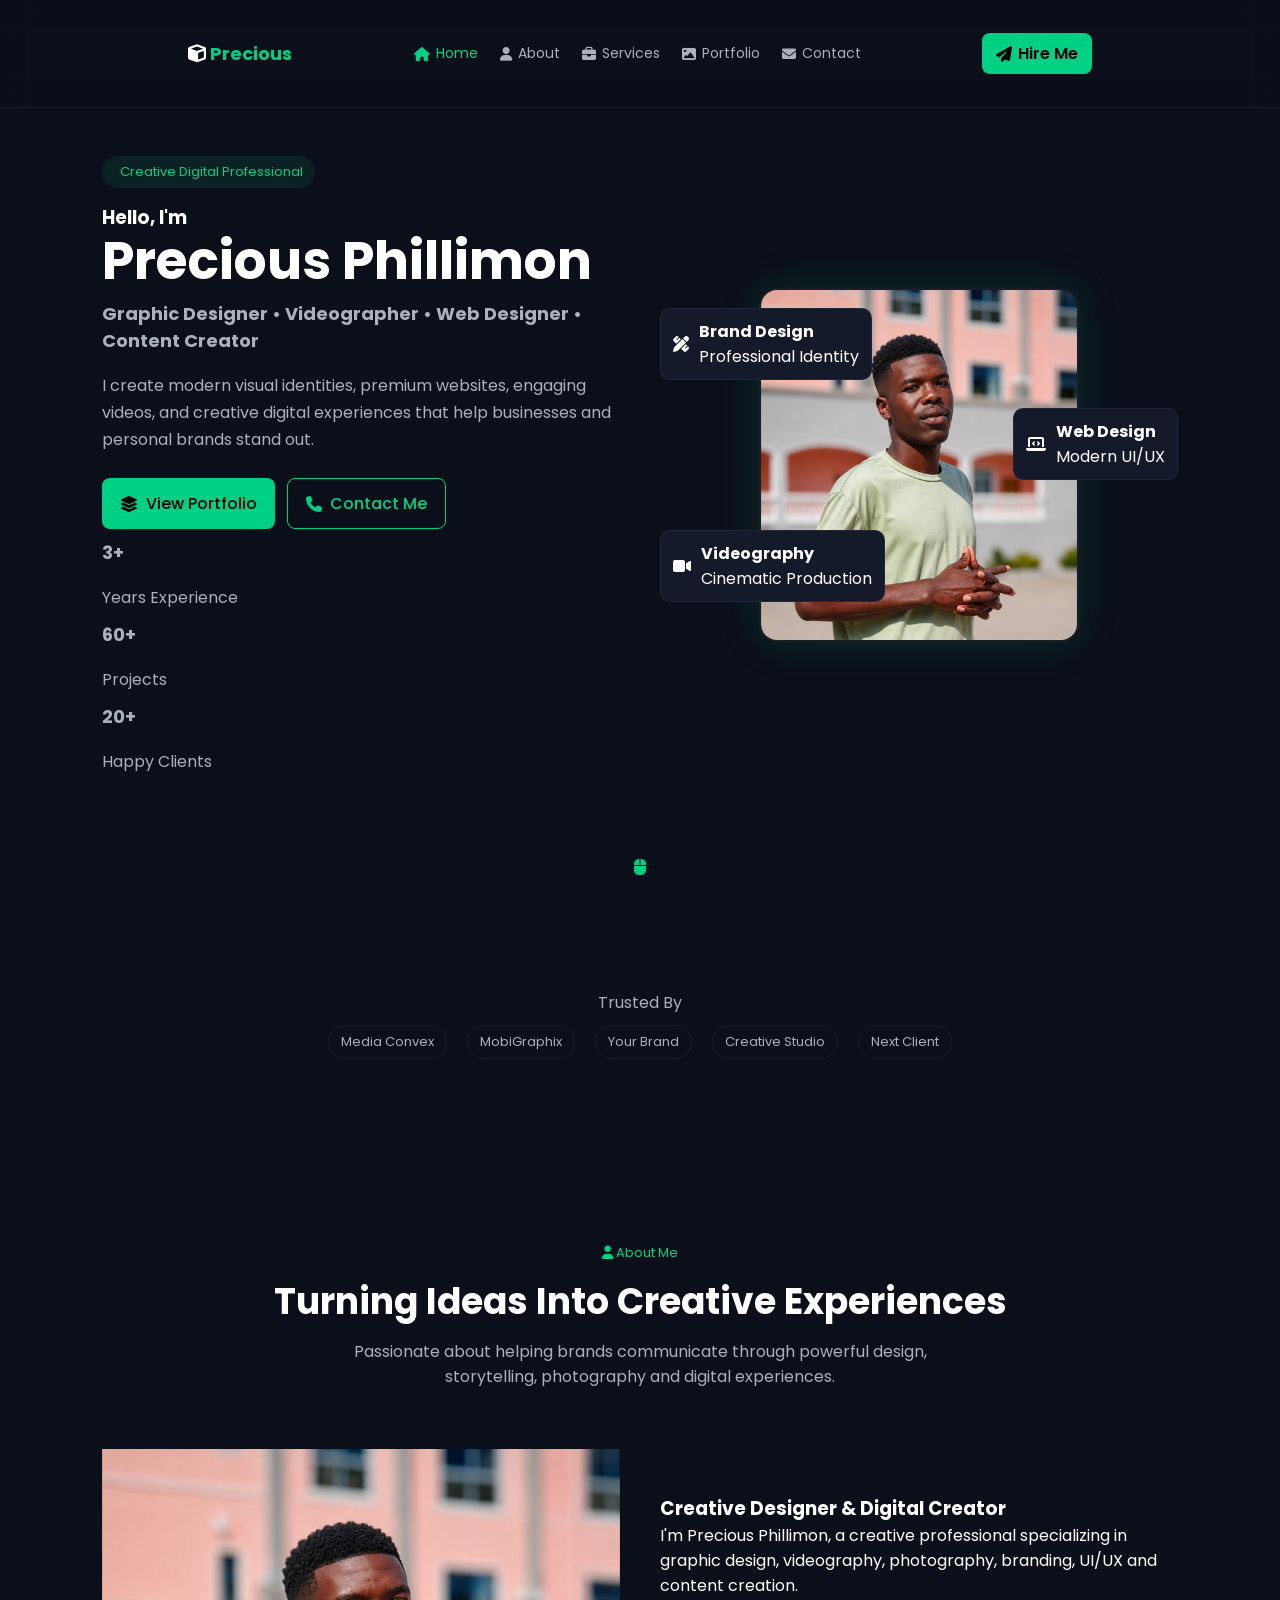
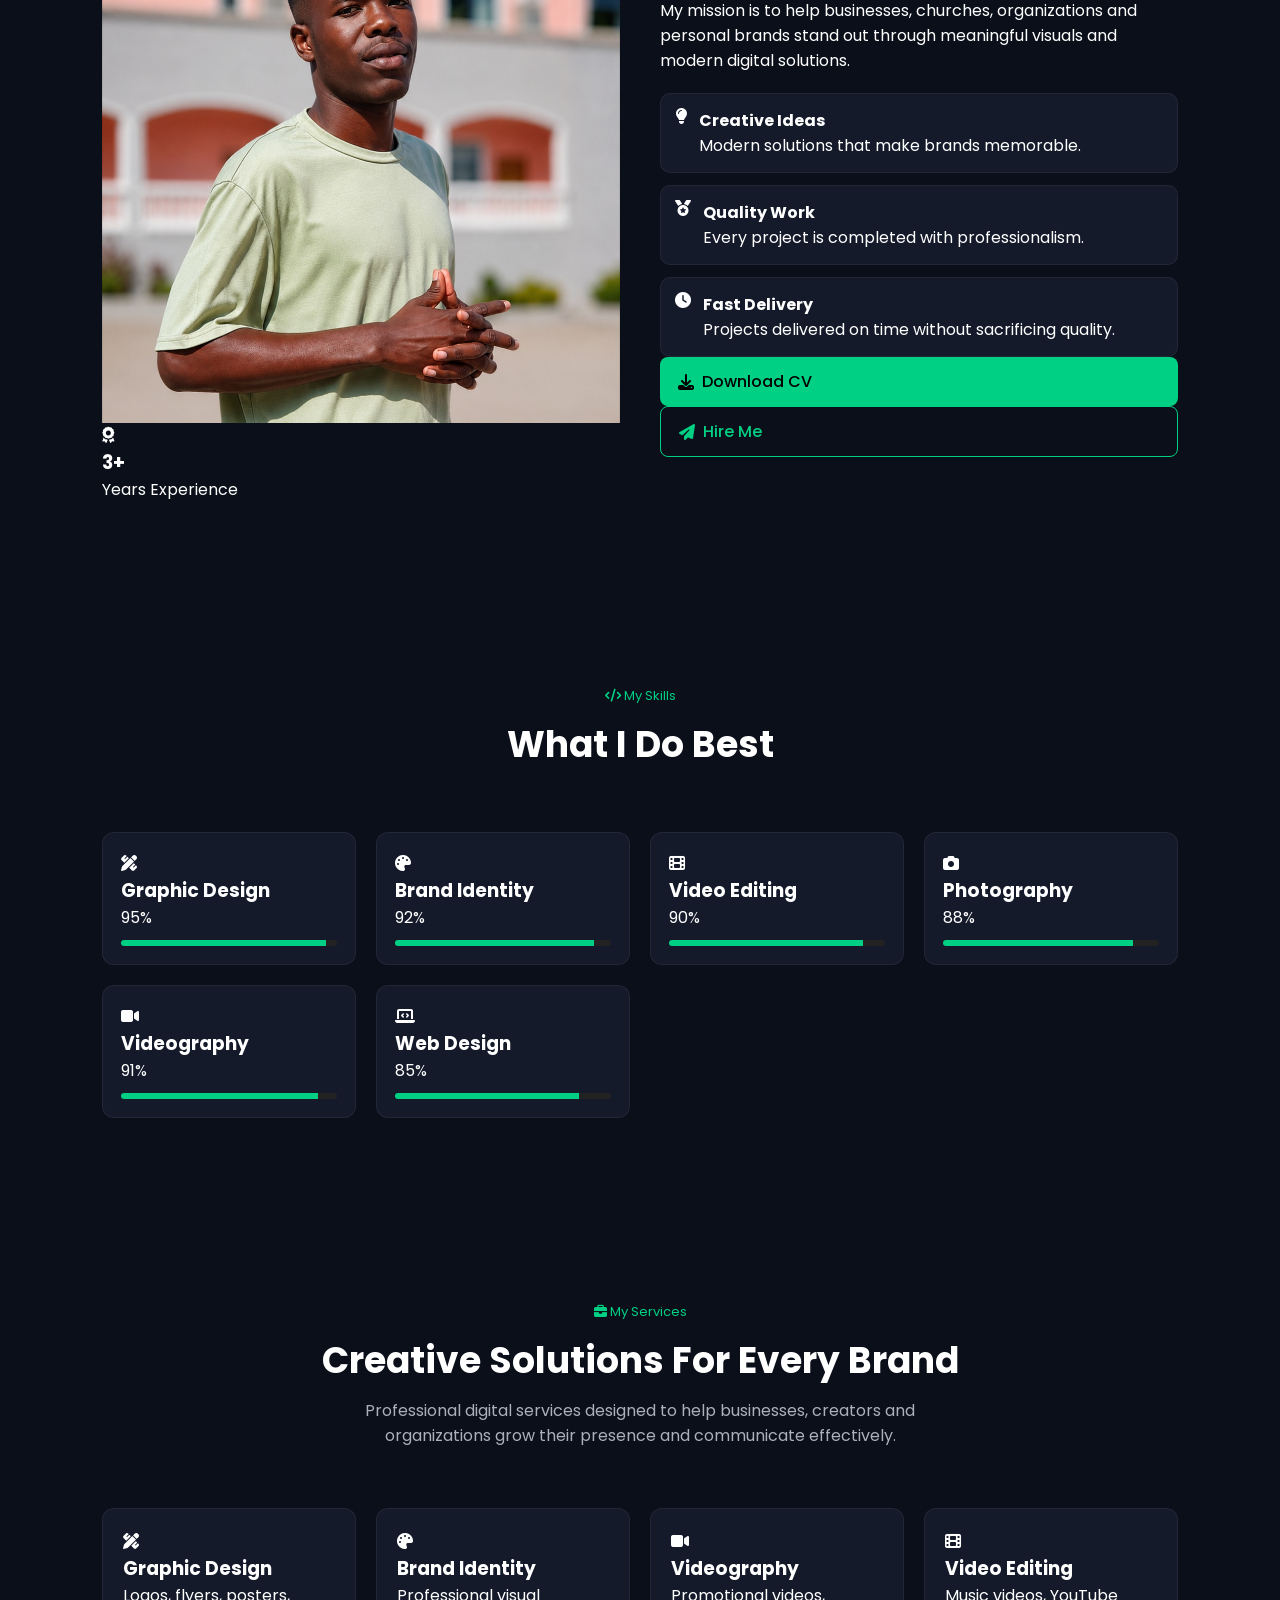
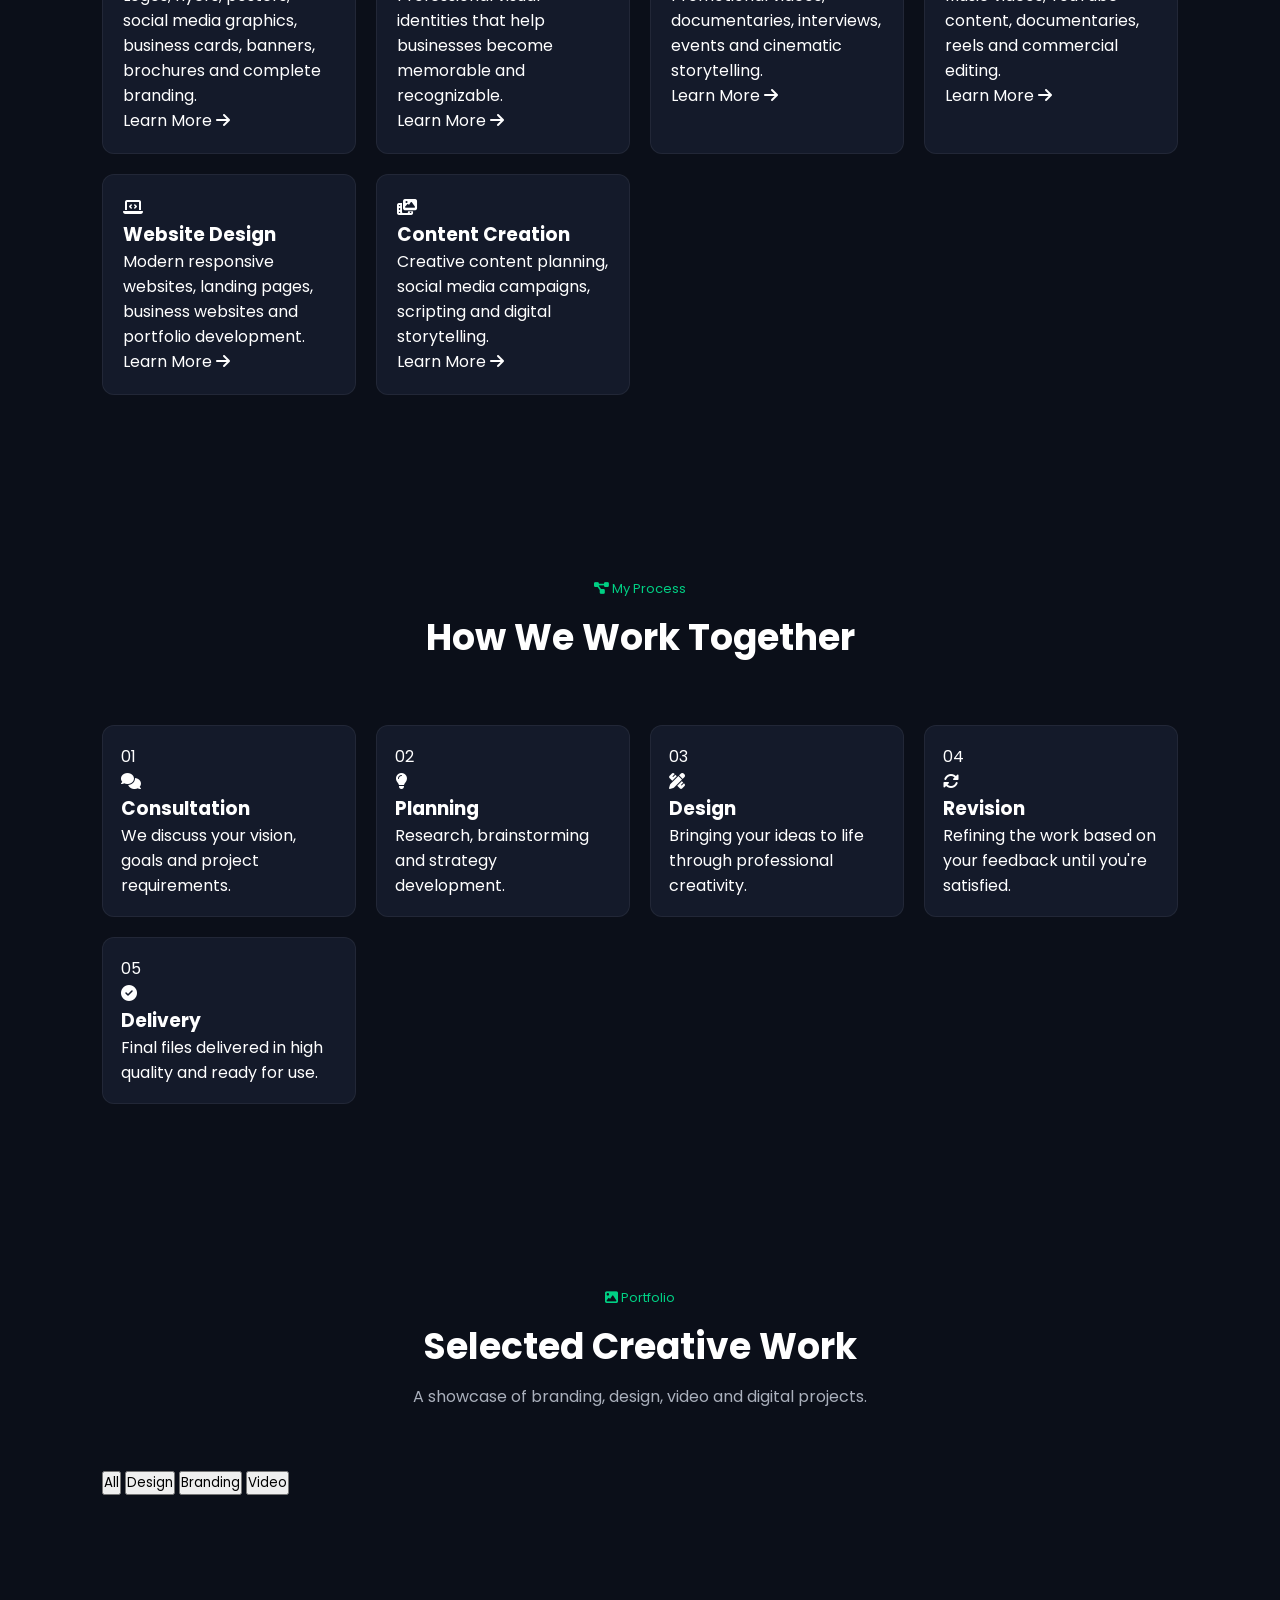
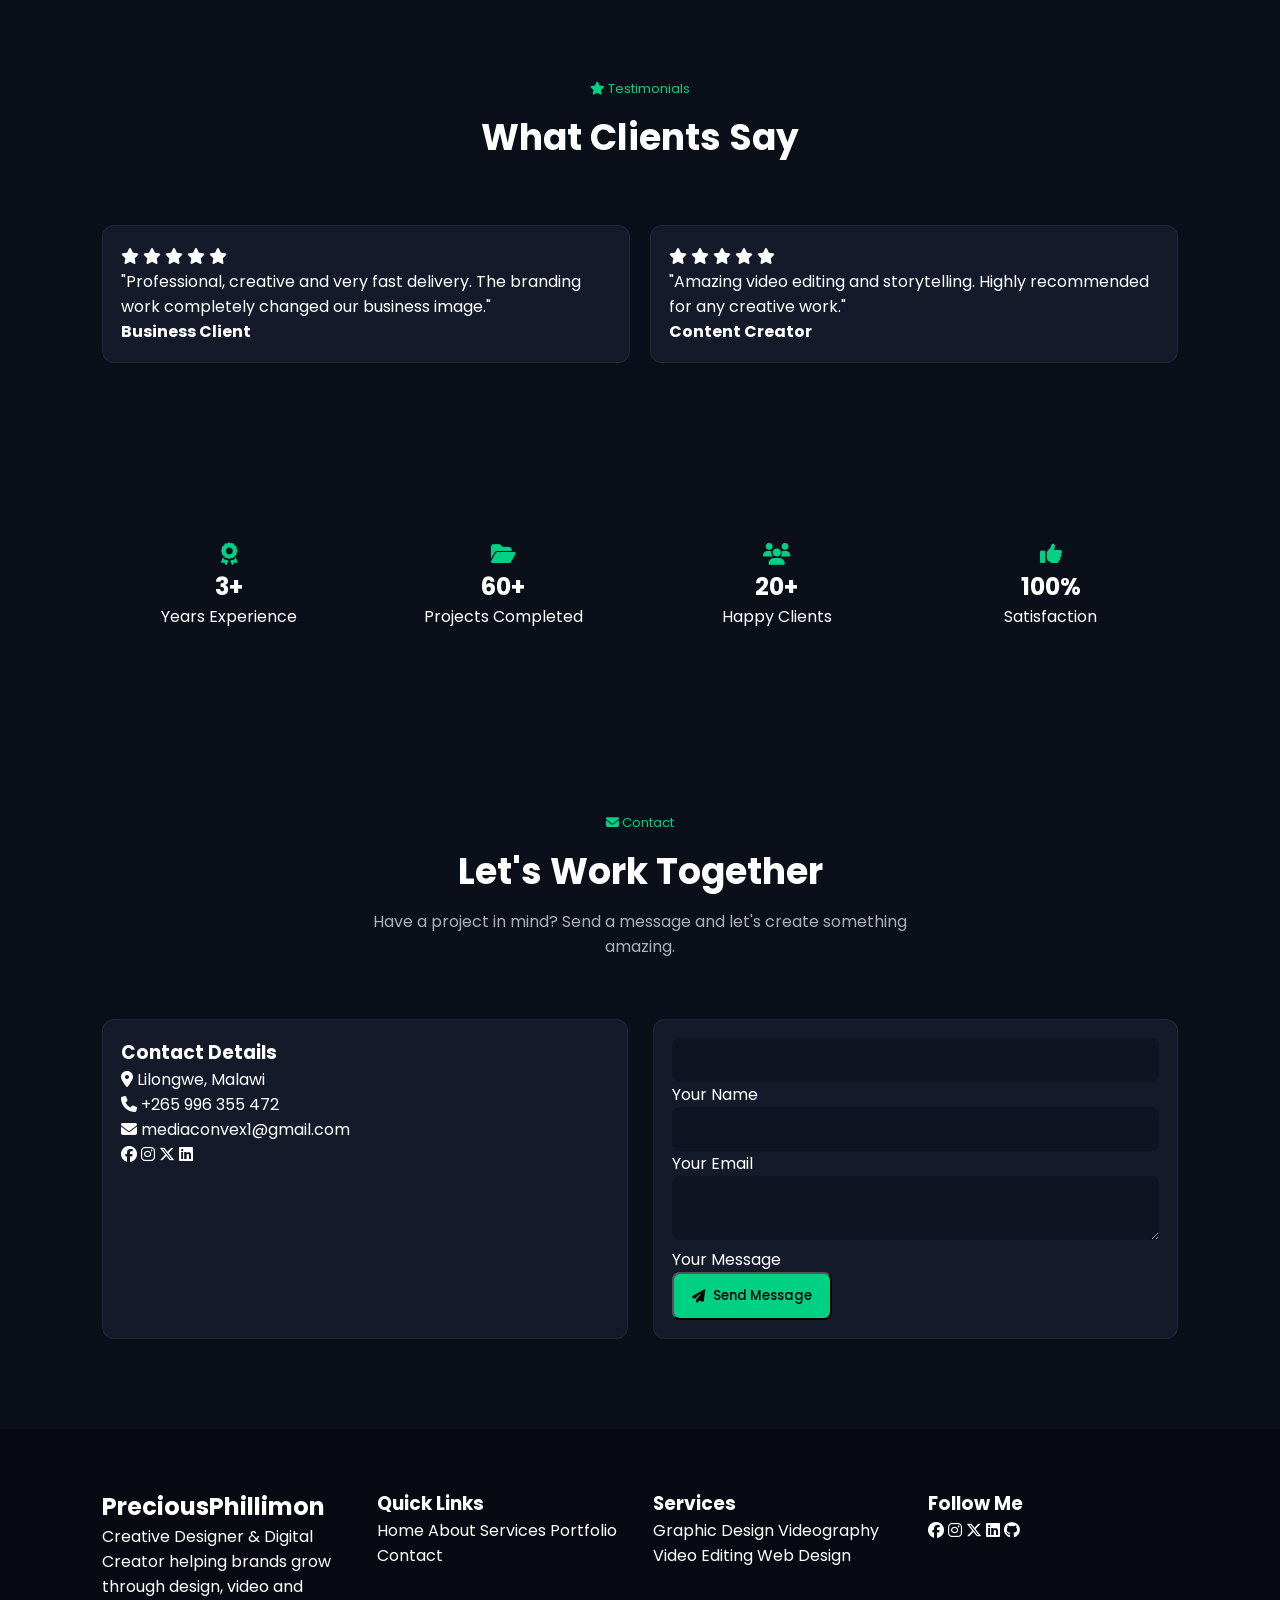
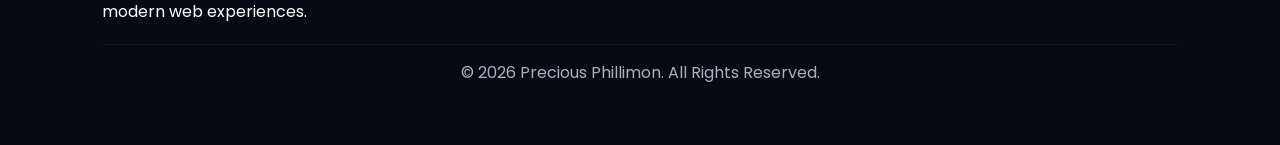
==== index.html @ 2e63ae5b "Add files via upload" ====
<!DOCTYPE html>
<html lang="en">

<head>

    <meta charset="UTF-8">
    <meta name="viewport" content="width=device-width, initial-scale=1.0">

    <title>Precious Phillimon | Creative Designer</title>

    <meta name="description"
        content="Creative Graphic Designer, Videographer, Web Designer and Content Creator from Malawi.">

    <meta name="theme-color" content="#0b0f19">

    <link rel="icon" href="favicon.png">

    <!-- Google Font -->
    <link rel="preconnect" href="https://fonts.googleapis.com">
    <link rel="preconnect" href="https://fonts.gstatic.com" crossorigin>

    <link href="https://fonts.googleapis.com/css2?family=Poppins:wght@300;400;500;600;700;800&display=swap"
        rel="stylesheet">

    <!-- Font Awesome -->
    <link rel="stylesheet"
        href="https://cdnjs.cloudflare.com/ajax/libs/font-awesome/6.7.2/css/all.min.css">

    <link rel="stylesheet" href="style.css">

</head>

<body>

<!-- ===========================
        LOADER
============================ -->

<div id="loader">

    <div class="loader-circle"></div>

</div>

<!-- ===========================
        HEADER
============================ -->

<header id="header">

    <div class="container">

        <a href="#home" class="logo">
            <i class="fa-solid fa-cube"></i>
            <span>Precious</span>
        </a>

        <nav id="nav">
            <ul>
                <li><a href="#home" class="active"><i class="fa-solid fa-house"></i> Home</a></li>
                <li><a href="#about"><i class="fa-solid fa-user"></i> About</a></li>
                <li><a href="#services"><i class="fa-solid fa-briefcase"></i> Services</a></li>
                <li><a href="#portfolio"><i class="fa-solid fa-image"></i> Portfolio</a></li>
                <li><a href="#contact"><i class="fa-solid fa-envelope"></i> Contact</a></li>
            </ul>
        </nav>

        <div class="header-right">

            <a href="#contact" class="hire-btn">
                <i class="fa-solid fa-paper-plane"></i>
                Hire Me
            </a>

            <button id="menuBtn" aria-label="Toggle menu">
                <i class="fa-solid fa-bars"></i>
            </button>

        </div>

    </div>

</header>

<!-- ===========================
        HERO
============================ -->

<section id="home" class="hero">

    <div class="hero-left">

        <span class="hero-tag">

            <i class="fa-solid fa-sparkles"></i>

            Creative Digital Professional

        </span>

        <h3>

            Hello, I'm

        </h3>

        <h1>

            Precious

            <span>Phillimon</span>

        </h1>

        <h2>

            Graphic Designer

            <span>•</span>

            Videographer

            <span>•</span>

            Web Designer

            <span>•</span>

            Content Creator

        </h2>

        <p>

            I create modern visual identities,
            premium websites, engaging videos,
            and creative digital experiences that
            help businesses and personal brands
            stand out.

        </p>

        <div class="hero-buttons">

            <a href="#portfolio" class="btn-primary">

                <i class="fa-solid fa-layer-group"></i>

                View Portfolio

            </a>

            <a href="#contact" class="btn-secondary">

                <i class="fa-solid fa-phone"></i>

                Contact Me

            </a>

        </div>

        <div class="hero-stats">

            <div>

                <h2>3+</h2>

                <p>Years Experience</p>

            </div>

            <div>

                <h2>60+</h2>

                <p>Projects</p>

            </div>

            <div>

                <h2>20+</h2>

                <p>Happy Clients</p>

            </div>

        </div>

    </div>

    <div class="hero-right">

        <div class="hero-image">

            <img src="me.jpg"
                alt="Precious Phillimon">

        </div>

        <div class="floating-card card1">

            <i class="fa-solid fa-pen-ruler"></i>

            <div>

                <h4>Brand Design</h4>

                <span>Professional Identity</span>

            </div>

        </div>

        <div class="floating-card card2">

            <i class="fa-solid fa-video"></i>

            <div>

                <h4>Videography</h4>

                <span>Cinematic Production</span>

            </div>

        </div>

        <div class="floating-card card3">

            <i class="fa-solid fa-laptop-code"></i>

            <div>

                <h4>Web Design</h4>

                <span>Modern UI/UX</span>

            </div>

        </div>

    </div>

    <a href="#about" class="scroll-down">

        <i class="fa-solid fa-computer-mouse"></i>

    </a>

</section>

<!-- ===========================
        TRUSTED BY
============================ -->

<section class="trusted">

    <p>Trusted By</p>

    <div class="trusted-logos">

        <span>Media Convex</span>

        <span>MobiGraphix</span>

        <span>Your Brand</span>

        <span>Creative Studio</span>

        <span>Next Client</span>

    </div>

</section>

<!-- ABOUT SECTION STARTS HERE -->

<!-- ===========================
        ABOUT
============================ -->

<section id="about" class="about">

    <div class="section-header">

        <span class="section-tag">
            <i class="fa-solid fa-user"></i>
            About Me
        </span>

        <h2>
            Turning Ideas Into
            <span>Creative Experiences</span>
        </h2>

        <p>
            Passionate about helping brands communicate
            through powerful design, storytelling,
            photography and digital experiences.
        </p>

    </div>

    <div class="about-container">

        <!-- LEFT -->

        <div class="about-image">

            <img src="me.jpg"
                alt="Precious Phillimon">

            <div class="experience-card">

                <i class="fa-solid fa-award"></i>

                <div>

                    <h3>3+</h3>

                    <span>Years Experience</span>

                </div>

            </div>

        </div>

        <!-- RIGHT -->

        <div class="about-content">

            <h3>

                Creative Designer &
                Digital Creator

            </h3>

            <p>

                I'm Precious Phillimon, a creative
                professional specializing in graphic
                design, videography, photography,
                branding, UI/UX and content creation.

            </p>

            <p>

                My mission is to help businesses,
                churches, organizations and personal
                brands stand out through meaningful
                visuals and modern digital solutions.

            </p>

            <!-- FEATURES -->

            <div class="about-features">

                <div class="feature">

                    <i class="fa-solid fa-lightbulb"></i>

                    <div>

                        <h4>Creative Ideas</h4>

                        <p>
                            Modern solutions that make
                            brands memorable.
                        </p>

                    </div>

                </div>

                <div class="feature">

                    <i class="fa-solid fa-medal"></i>

                    <div>

                        <h4>Quality Work</h4>

                        <p>
                            Every project is completed
                            with professionalism.
                        </p>

                    </div>

                </div>

                <div class="feature">

                    <i class="fa-solid fa-clock"></i>

                    <div>

                        <h4>Fast Delivery</h4>

                        <p>
                            Projects delivered on time
                            without sacrificing quality.
                        </p>

                    </div>

                </div>

            </div>

            <!-- BUTTONS -->

            <div class="about-buttons">

                <a href="#" class="btn-primary">

                    <i class="fa-solid fa-download"></i>

                    Download CV

                </a>

                <a href="#contact"
                    class="btn-secondary">

                    <i class="fa-solid fa-paper-plane"></i>

                    Hire Me

                </a>

            </div>

        </div>

    </div>

</section>

<!-- ===========================
        SKILLS
============================ -->

<section class="skills">

    <div class="section-header">

        <span class="section-tag">

            <i class="fa-solid fa-code"></i>

            My Skills

        </span>

        <h2>

            What I Do Best

        </h2>

    </div>

    <div class="skills-grid">

        <div class="skill-card">

            <i class="fa-solid fa-pen-ruler"></i>

            <h3>Graphic Design</h3>

            <span>95%</span>

            <div class="progress">
                <div style="width:95%"></div>
            </div>

        </div>

        <div class="skill-card">

            <i class="fa-solid fa-palette"></i>

            <h3>Brand Identity</h3>

            <span>92%</span>

            <div class="progress">
                <div style="width:92%"></div>
            </div>

        </div>

        <div class="skill-card">

            <i class="fa-solid fa-film"></i>

            <h3>Video Editing</h3>

            <span>90%</span>

            <div class="progress">
                <div style="width:90%"></div>
            </div>

        </div>

        <div class="skill-card">

            <i class="fa-solid fa-camera"></i>

            <h3>Photography</h3>

            <span>88%</span>

            <div class="progress">
                <div style="width:88%"></div>
            </div>

        </div>

        <div class="skill-card">

            <i class="fa-solid fa-video"></i>

            <h3>Videography</h3>

            <span>91%</span>

            <div class="progress">
                <div style="width:91%"></div>
            </div>

        </div>

        <div class="skill-card">

            <i class="fa-solid fa-laptop-code"></i>

            <h3>Web Design</h3>

            <span>85%</span>

            <div class="progress">
                <div style="width:85%"></div>
            </div>

        </div>

    </div>

</section>

<!-- ===========================
        SERVICES START NEXT
============================ -->

<!-- ===========================
        SERVICES
============================ -->

<section id="services" class="services">

    <div class="section-header">

        <span class="section-tag">
            <i class="fa-solid fa-briefcase"></i>
            My Services
        </span>

        <h2>
            Creative Solutions For
            Every Brand
        </h2>

        <p>
            Professional digital services designed to
            help businesses, creators and organizations
            grow their presence and communicate effectively.
        </p>

    </div>

    <div class="services-grid">

        <!-- Service 1 -->

        <div class="service-card">

            <div class="service-icon">
                <i class="fa-solid fa-pen-ruler"></i>
            </div>

            <h3>Graphic Design</h3>

            <p>
                Logos, flyers, posters, social media
                graphics, business cards, banners,
                brochures and complete branding.
            </p>

            <a href="#contact">

                Learn More

                <i class="fa-solid fa-arrow-right"></i>

            </a>

        </div>

        <!-- Service 2 -->

        <div class="service-card">

            <div class="service-icon">
                <i class="fa-solid fa-palette"></i>
            </div>

            <h3>Brand Identity</h3>

            <p>
                Professional visual identities that
                help businesses become memorable and
                recognizable.
            </p>

            <a href="#contact">

                Learn More

                <i class="fa-solid fa-arrow-right"></i>

            </a>

        </div>

        <!-- Service 3 -->

        <div class="service-card">

            <div class="service-icon">
                <i class="fa-solid fa-video"></i>
            </div>

            <h3>Videography</h3>

            <p>
                Promotional videos, documentaries,
                interviews, events and cinematic
                storytelling.
            </p>

            <a href="#contact">

                Learn More

                <i class="fa-solid fa-arrow-right"></i>

            </a>

        </div>

        <!-- Service 4 -->

        <div class="service-card">

            <div class="service-icon">
                <i class="fa-solid fa-film"></i>
            </div>

            <h3>Video Editing</h3>

            <p>
                Music videos, YouTube content,
                documentaries, reels and commercial
                editing.
            </p>

            <a href="#contact">

                Learn More

                <i class="fa-solid fa-arrow-right"></i>

            </a>

        </div>

        <!-- Service 5 -->

        <div class="service-card">

            <div class="service-icon">
                <i class="fa-solid fa-laptop-code"></i>
            </div>

            <h3>Website Design</h3>

            <p>
                Modern responsive websites,
                landing pages, business websites
                and portfolio development.
            </p>

            <a href="#contact">

                Learn More

                <i class="fa-solid fa-arrow-right"></i>

            </a>

        </div>

        <!-- Service 6 -->

        <div class="service-card">

            <div class="service-icon">
                <i class="fa-solid fa-photo-film"></i>
            </div>

            <h3>Content Creation</h3>

            <p>
                Creative content planning,
                social media campaigns,
                scripting and digital storytelling.
            </p>

            <a href="#contact">

                Learn More

                <i class="fa-solid fa-arrow-right"></i>

            </a>

        </div>

    </div>

</section>

<!-- ===========================
        MY PROCESS
============================ -->

<section class="process">

    <div class="section-header">

        <span class="section-tag">

            <i class="fa-solid fa-diagram-project"></i>

            My Process

        </span>

        <h2>

            How We Work Together

        </h2>

    </div>

    <div class="process-grid">

        <div class="process-card">

            <div class="process-number">
                01
            </div>

            <i class="fa-solid fa-comments"></i>

            <h3>Consultation</h3>

            <p>
                We discuss your vision,
                goals and project
                requirements.
            </p>

        </div>

        <div class="process-card">

            <div class="process-number">
                02
            </div>

            <i class="fa-solid fa-lightbulb"></i>

            <h3>Planning</h3>

            <p>
                Research, brainstorming
                and strategy development.
            </p>

        </div>

        <div class="process-card">

            <div class="process-number">
                03
            </div>

            <i class="fa-solid fa-pen-ruler"></i>

            <h3>Design</h3>

            <p>
                Bringing your ideas to
                life through professional
                creativity.
            </p>

        </div>

        <div class="process-card">

            <div class="process-number">
                04
            </div>

            <i class="fa-solid fa-rotate"></i>

            <h3>Revision</h3>

            <p>
                Refining the work based
                on your feedback until
                you're satisfied.
            </p>

        </div>

        <div class="process-card">

            <div class="process-number">
                05
            </div>

            <i class="fa-solid fa-circle-check"></i>

            <h3>Delivery</h3>

            <p>
                Final files delivered in
                high quality and ready
                for use.
            </p>

        </div>

    </div>

</section>

<!-- ===========================
        PORTFOLIO STARTS NEXT
============================ -->

<!-- ===========================
        PORTFOLIO
============================ -->

<section id="portfolio" class="portfolio">

    <div class="section-header">

        <span class="section-tag">

            <i class="fa-solid fa-image"></i>

            Portfolio

        </span>

        <h2>

            Selected Creative Work

        </h2>

        <p>

            A showcase of branding, design,
            video and digital projects.

        </p>

    </div>

    <div class="portfolio-filter">

        <button class="active">All</button>
        <button>Design</button>
        <button>Branding</button>
        <button>Video</button>

    </div>

    <div id="portfolioGrid" class="portfolio-grid"></div>

</section>

<!-- ===========================
        TESTIMONIALS
============================ -->

<section class="testimonials">

    <div class="section-header">

        <span class="section-tag">

            <i class="fa-solid fa-star"></i>

            Testimonials

        </span>

        <h2>

            What Clients Say

        </h2>

    </div>

    <div class="testimonial-grid">

        <div class="testimonial-card">

            <div class="stars">

                <i class="fa-solid fa-star"></i>
                <i class="fa-solid fa-star"></i>
                <i class="fa-solid fa-star"></i>
                <i class="fa-solid fa-star"></i>
                <i class="fa-solid fa-star"></i>

            </div>

            <p>

                "Professional, creative and very
                fast delivery. The branding work
                completely changed our business image."

            </p>

            <h4>Business Client</h4>

        </div>

        <div class="testimonial-card">

            <div class="stars">

                <i class="fa-solid fa-star"></i>
                <i class="fa-solid fa-star"></i>
                <i class="fa-solid fa-star"></i>
                <i class="fa-solid fa-star"></i>
                <i class="fa-solid fa-star"></i>

            </div>

            <p>

                "Amazing video editing and storytelling.
                Highly recommended for any creative work."

            </p>

            <h4>Content Creator</h4>

        </div>

    </div>

</section>

<!-- ===========================
        STATS SECTION
============================ -->

<section class="stats">

    <div class="stats-grid">

        <div class="stat">

            <i class="fa-solid fa-award"></i>

            <h2>3+</h2>

            <p>Years Experience</p>

        </div>

        <div class="stat">

            <i class="fa-solid fa-folder-open"></i>

            <h2>60+</h2>

            <p>Projects Completed</p>

        </div>

        <div class="stat">

            <i class="fa-solid fa-users"></i>

            <h2>20+</h2>

            <p>Happy Clients</p>

        </div>

        <div class="stat">

            <i class="fa-solid fa-thumbs-up"></i>

            <h2>100%</h2>

            <p>Satisfaction</p>

        </div>

    </div>

</section>

<!-- ===========================
        CONTACT + FOOTER NEXT
============================ -->

<!-- ===========================
        CONTACT
============================ -->

<section id="contact" class="contact">

    <div class="section-header">

        <span class="section-tag">

            <i class="fa-solid fa-envelope"></i>

            Contact

        </span>

        <h2>

            Let's Work Together

        </h2>

        <p>

            Have a project in mind? Send a message
            and let's create something amazing.

        </p>

    </div>

    <div class="contact-container">

        <!-- INFO -->

        <div class="contact-info">

            <h3>Contact Details</h3>

            <p>
                <i class="fa-solid fa-location-dot"></i>
                Lilongwe, Malawi
            </p>

            <p>
                <i class="fa-solid fa-phone"></i>
                +265 996 355 472
            </p>

            <p>
                <i class="fa-solid fa-envelope"></i>
                mediaconvex1@gmail.com
            </p>

            <div class="socials">

                <a href="#">
                    <i class="fa-brands fa-facebook"></i>
                </a>

                <a href="#">
                    <i class="fa-brands fa-instagram"></i>
                </a>

                <a href="#">
                    <i class="fa-brands fa-x-twitter"></i>
                </a>

                <a href="#">
                    <i class="fa-brands fa-linkedin"></i>
                </a>

            </div>

        </div>

        <!-- FORM -->

        <form class="contact-form">

            <div class="input-group">

                <input type="text" name="name" required>
                <label>Your Name</label>

            </div>

            <div class="input-group">

                <input type="email" name="email" required>
                <label>Your Email</label>

            </div>

            <div class="input-group">

                <textarea name="message" required></textarea>
                <label>Your Message</label>

            </div>

            <button type="submit" class="btn-primary">

                <i class="fa-solid fa-paper-plane"></i>

                Send Message

            </button>

        </form>

    </div>

</section>

<!-- ===========================
        FOOTER
============================ -->

<footer class="footer">

    <div class="footer-container">

        <div class="footer-col">

            <h2>
                Precious<span>Phillimon</span>
            </h2>

            <p>

                Creative Designer & Digital Creator
                helping brands grow through design,
                video and modern web experiences.

            </p>

        </div>

        <div class="footer-col">

            <h3>Quick Links</h3>

            <a href="#home">Home</a>
            <a href="#about">About</a>
            <a href="#services">Services</a>
            <a href="#portfolio">Portfolio</a>
            <a href="#contact">Contact</a>

        </div>

        <div class="footer-col">

            <h3>Services</h3>

            <a href="#">Graphic Design</a>
            <a href="#">Videography</a>
            <a href="#">Video Editing</a>
            <a href="#">Web Design</a>

        </div>

        <div class="footer-col">

            <h3>Follow Me</h3>

            <div class="footer-social">

                <a href="#">
                    <i class="fa-brands fa-facebook"></i>
                </a>

                <a href="#">
                    <i class="fa-brands fa-instagram"></i>
                </a>

                <a href="#">
                    <i class="fa-brands fa-x-twitter"></i>
                </a>

                <a href="#">
                    <i class="fa-brands fa-linkedin"></i>
                </a>

                <a href="#">
                    <i class="fa-brands fa-github"></i>
                </a>

            </div>

        </div>

    </div>

    <div class="footer-bottom">

        <p>

            © 2026 Precious Phillimon.
            All Rights Reserved.

        </p>

    </div>

</footer>

<!-- ===========================
        BACK TO TOP
============================ -->

<button id="topBtn">

    <i class="fa-solid fa-arrow-up"></i>

</button>

<!-- ===========================
        SCRIPTS
============================ -->

<script src="main.js"></script>

</body>
</html>
---- style.css ----
/* ===========================
   ROOT VARIABLES
=========================== */
:root{
    --bg:#0b0f19;
    --card:#141a2a;
    --primary:#00d084;
    --text:#ffffff;
    --muted:#aab0bc;
    --border:rgba(255,255,255,0.06);
}

/* ===========================
   RESET
=========================== */
*{
    margin:0;
    padding:0;
    box-sizing:border-box;
    font-family:'Poppins', sans-serif;
}

html{
    scroll-behavior:smooth;
}

body{
    background:var(--bg);
    color:var(--text);
    overflow-x:hidden;
}

img{
    max-width:100%;
    display:block;
}

a{
    text-decoration:none;
    color:inherit;
}

section{
    padding:90px 8%;
    position:relative;
}

/* ===========================
   LOADER
=========================== */
#loader{
    position:fixed;
    inset:0;
    background:var(--bg);
    display:flex;
    justify-content:center;
    align-items:center;
    z-index:9999;
}

#loader.hidden{
    opacity:0;
    visibility:hidden;
    pointer-events:none;
    display:none;
}

.loader-circle{
    width:55px;
    height:55px;
    border:4px solid rgba(255,255,255,0.1);
    border-top:4px solid var(--primary);
    border-radius:50%;
    animation:spin 1s linear infinite;
}

@keyframes spin{
    100%{transform:rotate(360deg);}
}

/* ===========================
   HEADER
=========================== */
/* ===========================
   HEADER BASE
=========================== */

header{
    position:fixed;
    top:0;
    left:0;
    width:100%;
    background:rgba(11,15,25,0.7);
    backdrop-filter:blur(15px);
    border-bottom:1px solid var(--border);
    z-index:1000;
}

/* IMPORTANT: FIX ALIGNMENT */
header .container{
    width:100%;
    display:flex;
    justify-content:space-between;
    align-items:center;
    padding:15px 8%;
}

/* ===========================
   LOGO
=========================== */

.logo{
    font-weight:700;
    font-size:18px;
}

.logo span{
    color:var(--primary);
}

/* ===========================
   NAV (DESKTOP)
=========================== */

nav ul{
    display:flex;
    gap:22px;
    list-style:none;
    align-items:center;
}

nav ul li a{
    font-size:14px;
    color:var(--muted);
    transition:0.3s;
    display:flex;
    gap:6px;
    align-items:center;
}

nav ul li a:hover,
nav ul li a.active{
    color:var(--primary);
}

/* ===========================
   RIGHT SIDE
=========================== */

.header-right{
    display:flex;
    align-items:center;
    gap:12px;
}

.hire-btn{
    background:var(--primary);
    color:#000;
    padding:8px 14px;
    border-radius:8px;
    font-weight:600;
    display:flex;
    gap:6px;
    align-items:center;
}

/* ===========================
   HAMBURGER
=========================== */

#menuBtn{
    display:none;
    background:none;
    border:none;
    font-size:22px;
    color:#fff;
    cursor:pointer;
}

/* ===========================
   MOBILE NAV
=========================== */

@media (max-width:768px){

    #menuBtn{
        display:block;
    }

    .hire-btn{
        display:none;
    }

    nav{
        position:fixed;
        top:70px;
        right:-100%;
        width:260px;
        background:rgba(20,26,42,0.98);
        backdrop-filter:blur(10px);
        padding:20px;
        border-radius:12px;
        transition:0.3s ease;
        z-index:999;
        box-shadow:0 10px 30px rgba(0,0,0,0.4);
    }

    nav.active{
        right:20px;
    }

    nav ul{
        flex-direction:column;
        gap:15px;
    }

    nav ul li a{
        padding:10px;
        border-radius:8px;
    }

    nav ul li a:hover{
        background:rgba(255,255,255,0.05);
    }
}

/* ===========================
   HERO
=========================== */
.hero{
    min-height:100vh;
    display:flex;
    align-items:center;
    justify-content:space-between;
    gap:40px;
    padding-top:120px;
}

.hero-left{
    flex:1;
}

.hero-tag{
    display:inline-flex;
    gap:6px;
    align-items:center;
    padding:6px 12px;
    border-radius:20px;
    background:rgba(0,208,132,0.1);
    color:var(--primary);
    font-size:13px;
    margin-bottom:15px;
}

.hero h1{
    font-size:52px;
    line-height:1.1;
}

.hero h1 span{
    color:var(--primary);
}

.hero h2{
    margin-top:10px;
    color:var(--muted);
    font-size:18px;
}

.hero p{
    margin-top:18px;
    color:var(--muted);
    max-width:600px;
    line-height:1.7;
}

.hero-buttons{
    margin-top:25px;
    display:flex;
    gap:12px;
    flex-wrap:wrap;
}

.btn-primary,
.btn-secondary{
    padding:12px 18px;
    border-radius:8px;
    display:flex;
    align-items:center;
    gap:8px;
    font-weight:500;
    transition:0.3s;
}

.btn-primary{
    background:var(--primary);
    color:#000;
}

.btn-secondary{
    border:1px solid var(--primary);
    color:var(--primary);
}

.btn-primary:hover,
.btn-secondary:hover{
    transform:translateY(-3px);
}

/* HERO RIGHT */
.hero-right{
    flex:1;
    display:flex;
    justify-content:center;
    position:relative;
}

.hero-image img{
    width:320px;
    border-radius:18px;
    border:2px solid var(--border);
    box-shadow:0 0 40px rgba(0,208,132,0.15);
}

.floating-card{
    position:absolute;
    background:var(--card);
    padding:10px 12px;
    border-radius:10px;
    display:flex;
    gap:10px;
    align-items:center;
    border:1px solid var(--border);
    animation:float 4s ease-in-out infinite;
}

@keyframes float{
    50%{transform:translateY(-8px);}
}

.card1{top:20px; left:0;}
.card2{bottom:40px; left:0;}
.card3{top:120px; right:0;}

.scroll-down{
    position:absolute;
    bottom:20px;
    left:50%;
    transform:translateX(-50%);
    color:var(--primary);
}

/* ===========================
   TRUSTED
=========================== */
.trusted{
    text-align:center;
    color:var(--muted);
}

.trusted-logos{
    display:flex;
    gap:20px;
    justify-content:center;
    flex-wrap:wrap;
    margin-top:10px;
}

.trusted-logos span{
    padding:6px 12px;
    border:1px solid var(--border);
    border-radius:20px;
    font-size:13px;
}

/* ===========================
   SECTION HEADER
=========================== */
.section-header{
    text-align:center;
    margin-bottom:60px;
}

.section-tag{
    color:var(--primary);
    font-size:13px;
}

.section-header h2{
    font-size:36px;
    margin-top:10px;
}

.section-header p{
    color:var(--muted);
    max-width:600px;
    margin:10px auto 0;
}

/* ===========================
   ABOUT
=========================== */
.about-container{
    display:grid;
    grid-template-columns:1fr 1fr;
    gap:40px;
    align-items:center;
}

.about-features{
    margin-top:20px;
    display:flex;
    flex-direction:column;
    gap:12px;
}

.feature{
    background:var(--card);
    padding:14px;
    border-radius:10px;
    display:flex;
    gap:12px;
    border:1px solid var(--border);
}

/* ===========================
   SKILLS
=========================== */
.skills-grid{
    display:grid;
    grid-template-columns:repeat(auto-fit,minmax(220px,1fr));
    gap:20px;
}

.skill-card{
    background:var(--card);
    padding:18px;
    border-radius:12px;
    border:1px solid var(--border);
}

.progress{
    height:6px;
    background:#222;
    border-radius:10px;
    margin-top:10px;
    overflow:hidden;
}

.progress div{
    height:100%;
    background:var(--primary);
}

/* ===========================
   SERVICES
=========================== */
.services-grid{
    display:grid;
    grid-template-columns:repeat(auto-fit,minmax(250px,1fr));
    gap:20px;
}

.service-card{
    background:var(--card);
    padding:20px;
    border-radius:12px;
    border:1px solid var(--border);
    transition:0.3s;
}

.service-card:hover{
    transform:translateY(-5px);
}

/* ===========================
   PROCESS
=========================== */
.process-grid{
    display:grid;
    grid-template-columns:repeat(auto-fit,minmax(200px,1fr));
    gap:20px;
}

.process-card{
    background:var(--card);
    padding:18px;
    border-radius:12px;
    border:1px solid var(--border);
}

/* ===========================
   PORTFOLIO
=========================== */
.portfolio-grid{
    display:grid;
    grid-template-columns:repeat(auto-fit,minmax(250px,1fr));
    gap:20px;
}

.portfolio-card{
    position:relative;
    overflow:hidden;
    border-radius:12px;
}

.portfolio-card img{
    transition:0.4s;
}

.portfolio-card:hover img{
    transform:scale(1.1);
}

.overlay{
    position:absolute;
    inset:0;
    background:rgba(0,0,0,0.7);
    opacity:0;
    display:flex;
    flex-direction:column;
    justify-content:center;
    align-items:center;
    transition:0.3s;
}

.portfolio-card:hover .overlay{
    opacity:1;
}

/* ===========================
   TESTIMONIALS
=========================== */
.testimonial-grid{
    display:grid;
    grid-template-columns:repeat(auto-fit,minmax(250px,1fr));
    gap:20px;
}

.testimonial-card{
    background:var(--card);
    padding:18px;
    border-radius:12px;
    border:1px solid var(--border);
}

/* ===========================
   STATS
=========================== */
.stats-grid{
    display:grid;
    grid-template-columns:repeat(auto-fit,minmax(180px,1fr));
    gap:20px;
    text-align:center;
}

.stat i{
    color:var(--primary);
    font-size:22px;
}

/* ===========================
   CONTACT
=========================== */
.contact-container{
    display:grid;
    grid-template-columns:1fr 1fr;
    gap:25px;
}

.contact-info,
.contact-form{
    background:var(--card);
    padding:18px;
    border-radius:12px;
    border:1px solid var(--border);
}

.contact-form input,
.contact-form textarea{
    width:100%;
    padding:12px;
    background:#0f1422;
    border:none;
    border-radius:8px;
    color:#fff;
}

/* ===========================
   FOOTER
=========================== */
.footer{
    background:#070a12;
    padding:60px 8%;
}

.footer-container{
    display:grid;
    grid-template-columns:repeat(auto-fit,minmax(200px,1fr));
    gap:25px;
}

.footer-bottom{
    text-align:center;
    margin-top:20px;
    border-top:1px solid var(--border);
    padding-top:15px;
    color:var(--muted);
}

/* ===========================
   MOBILE
=========================== */
@media(max-width:768px){
    .hero{
        flex-direction:column;
        text-align:center;
    }

    nav ul{
        display:none;
    }
    
    

    #menuBtn{
        display:block;
    }

    .about-container,
    .contact-container{
        grid-template-columns:1fr;
    }
}

@media(max-width:768px){

    /* NAV CONTAINER */
    nav{
        position:fixed;
        top:70px;
        right:-100%;
        width:260px;
        background:#141a2a;
        padding:20px;
        border-radius:12px;
        transition:0.3s ease;
        z-index:999;
        box-shadow:0 10px 30px rgba(0,0,0,0.4);
    }

    /* WHEN OPEN */
    nav.active{
        right:20px;
    }

    /* IMPORTANT: DO NOT HIDE UL */
    nav ul{
        display:flex;
        flex-direction:column;
        gap:15px;
    }

    nav ul li a{
        display:flex;
        align-items:center;
        gap:10px;
        padding:10px;
        border-radius:8px;
    }

    nav ul li a:hover{
        background:rgba(255,255,255,0.05);
    }
}

@media(max-width:480px){
    .hero h1{
        font-size:38px;
    }

    .hero-buttons{
        flex-direction:column;
    }
}
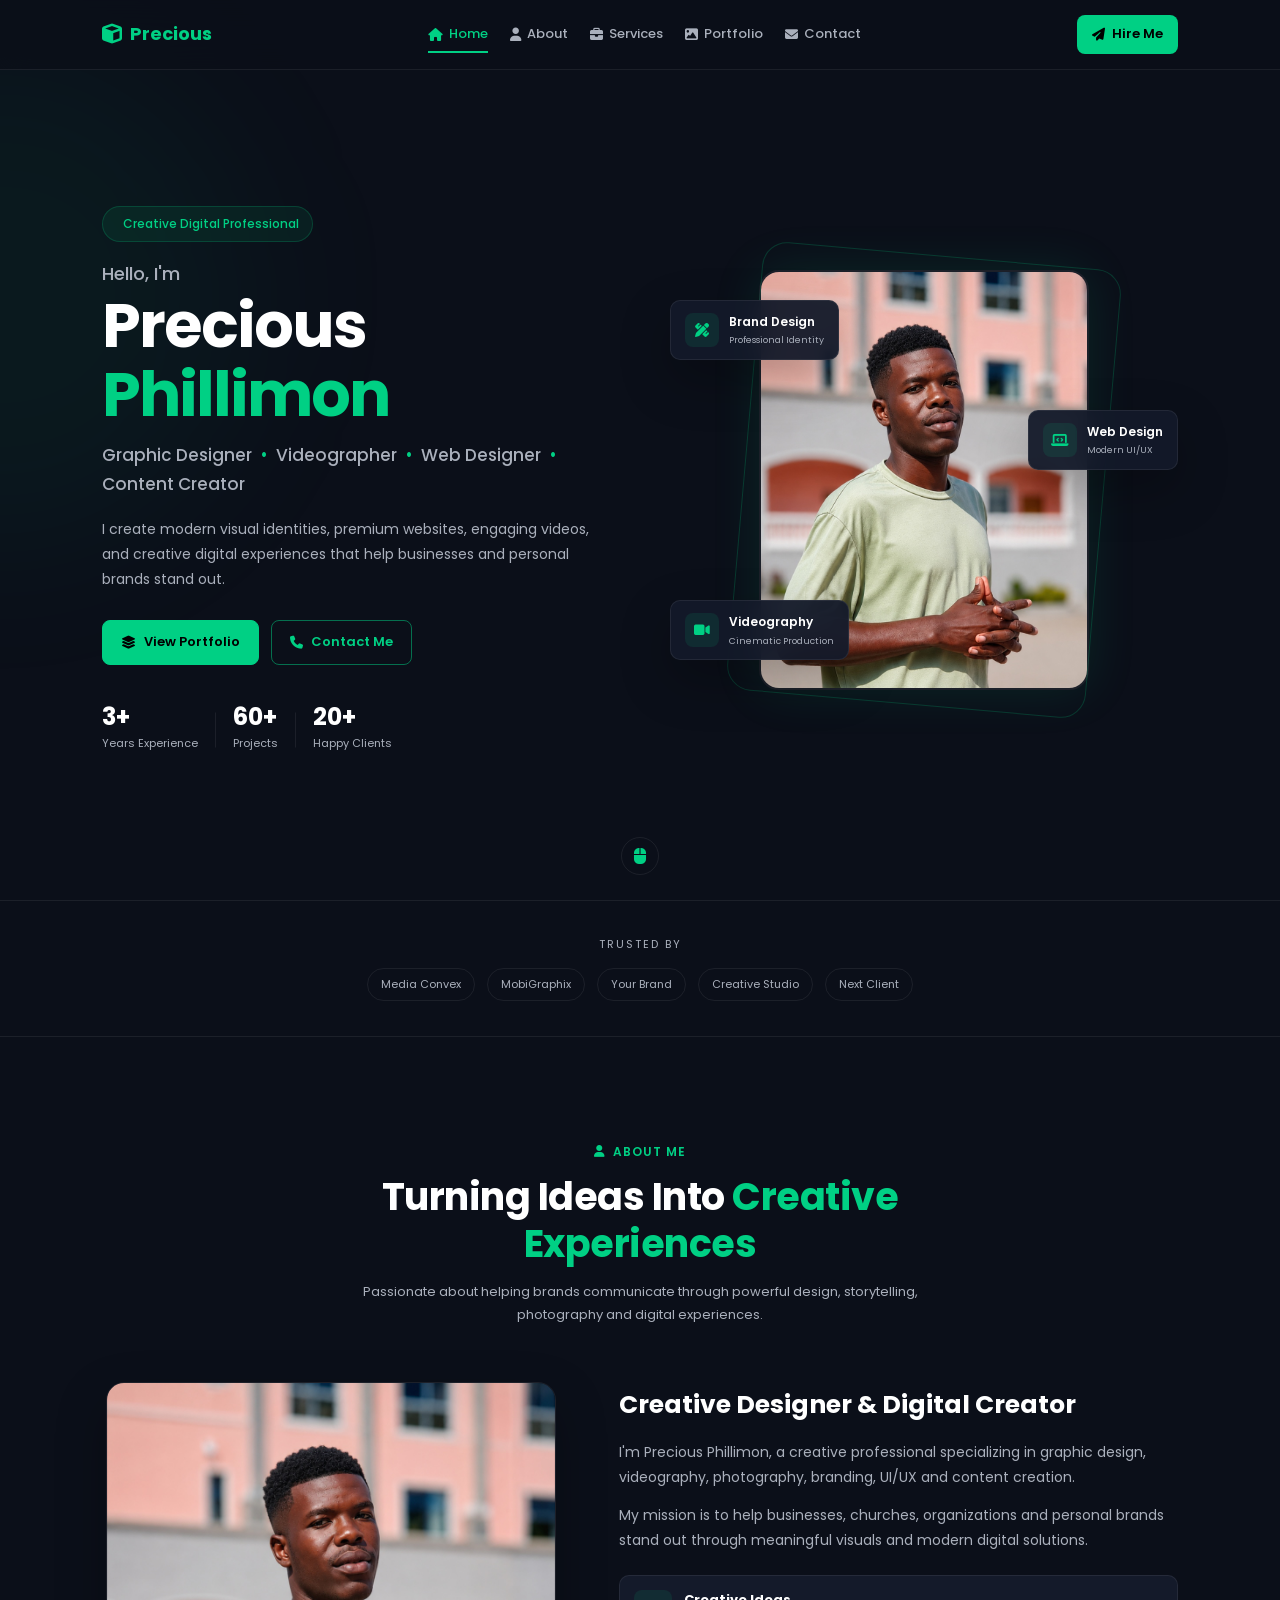
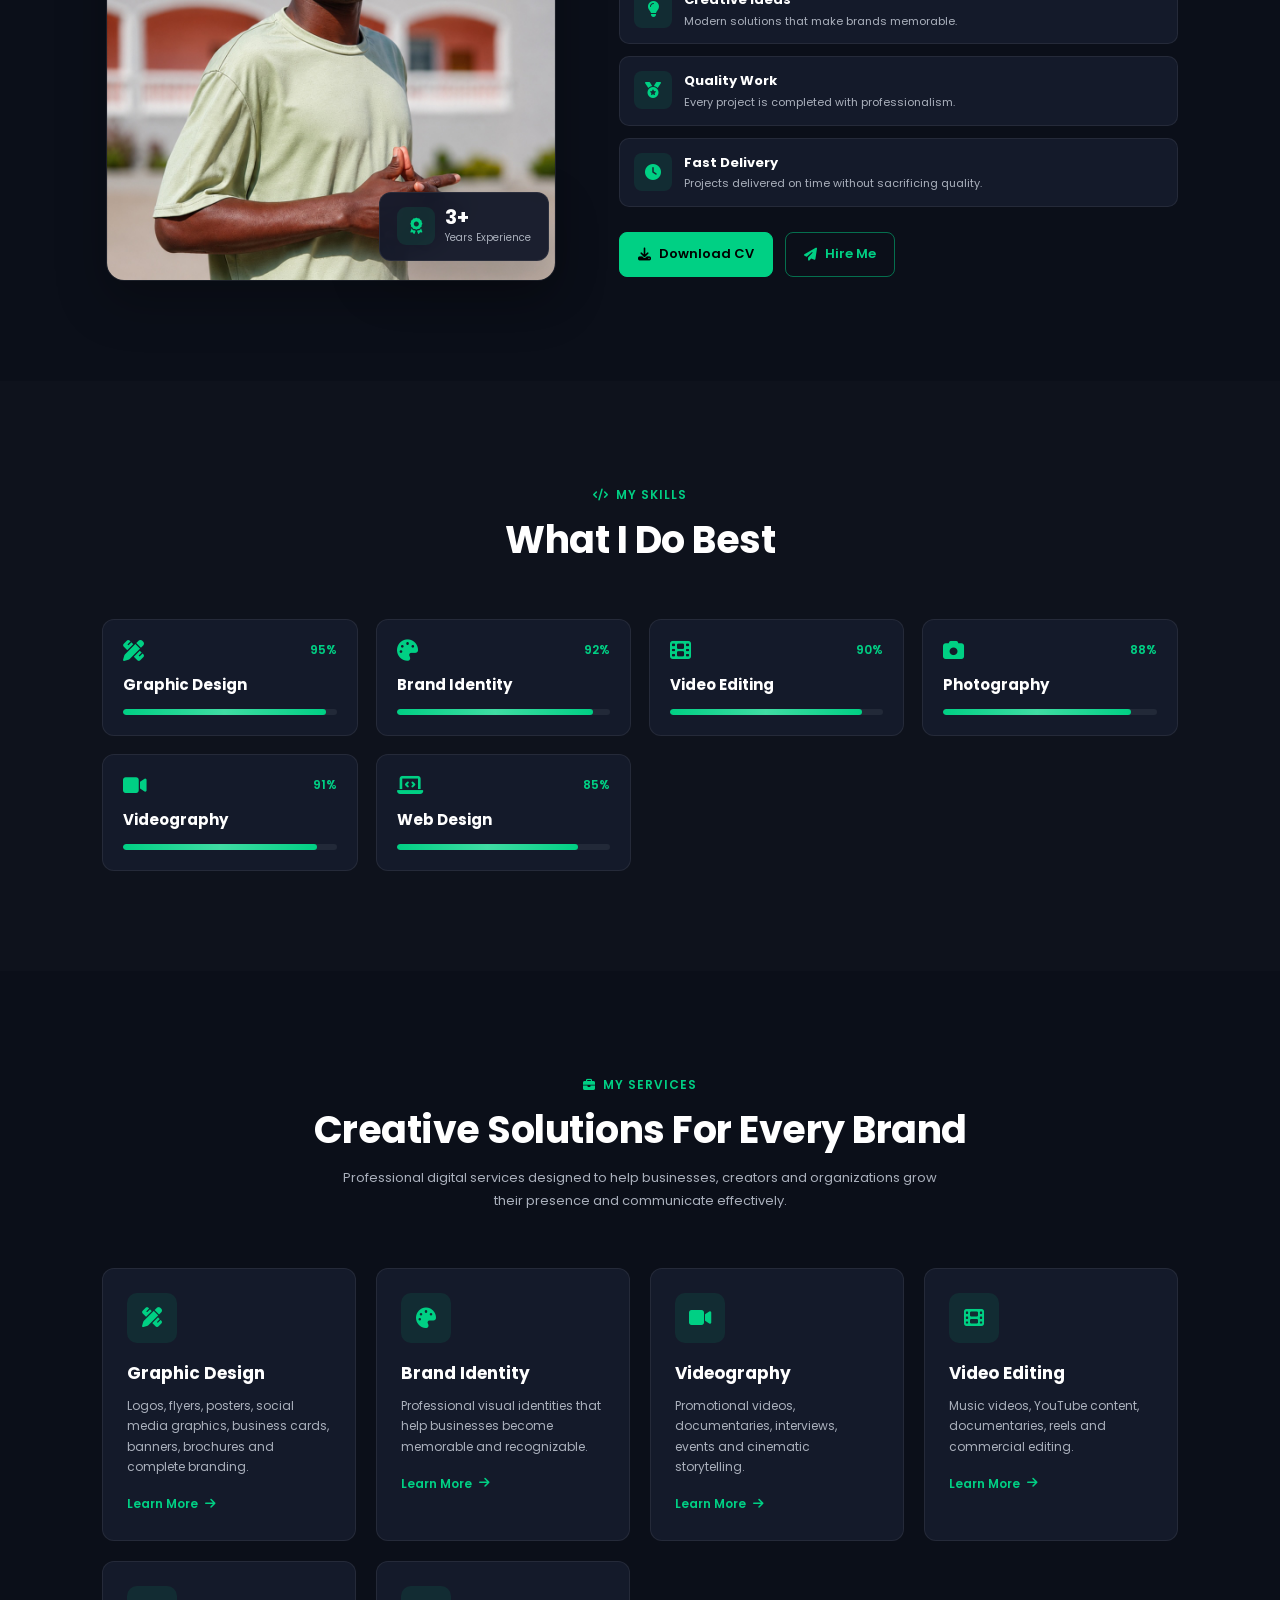
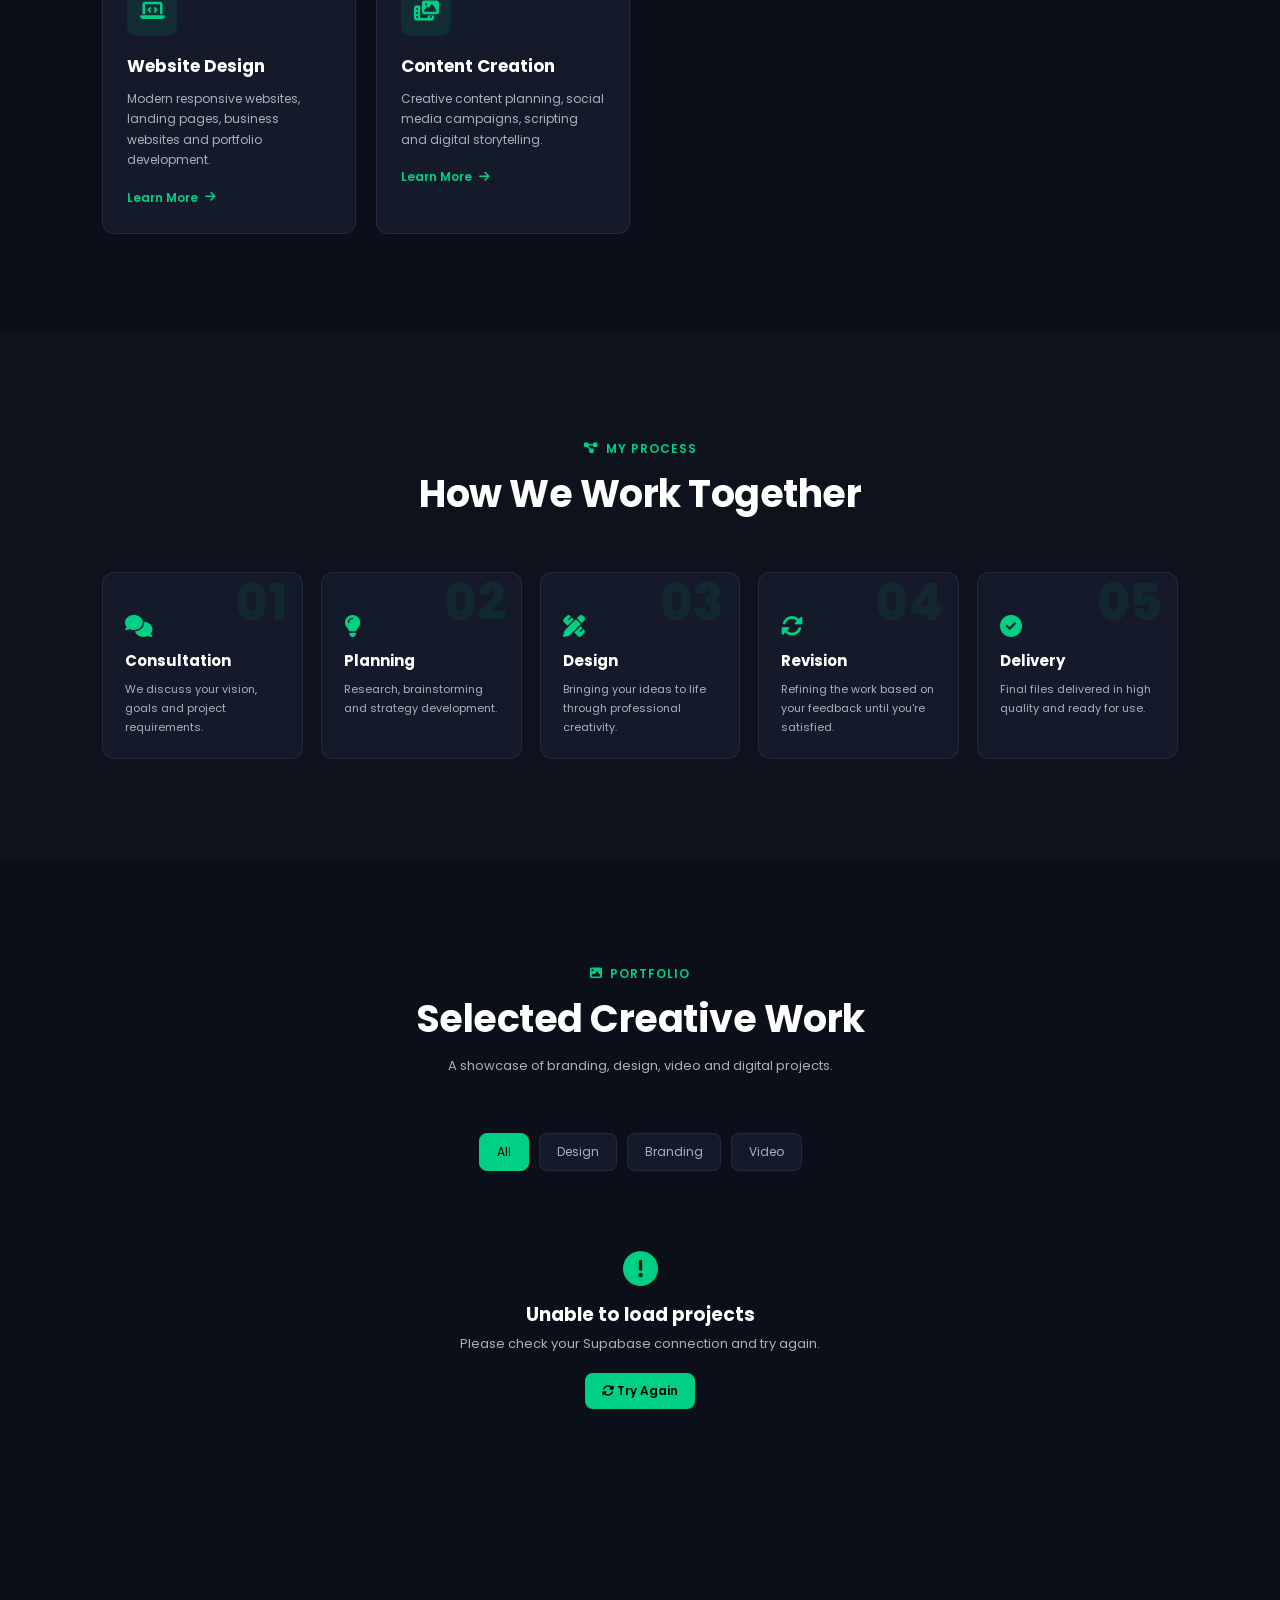
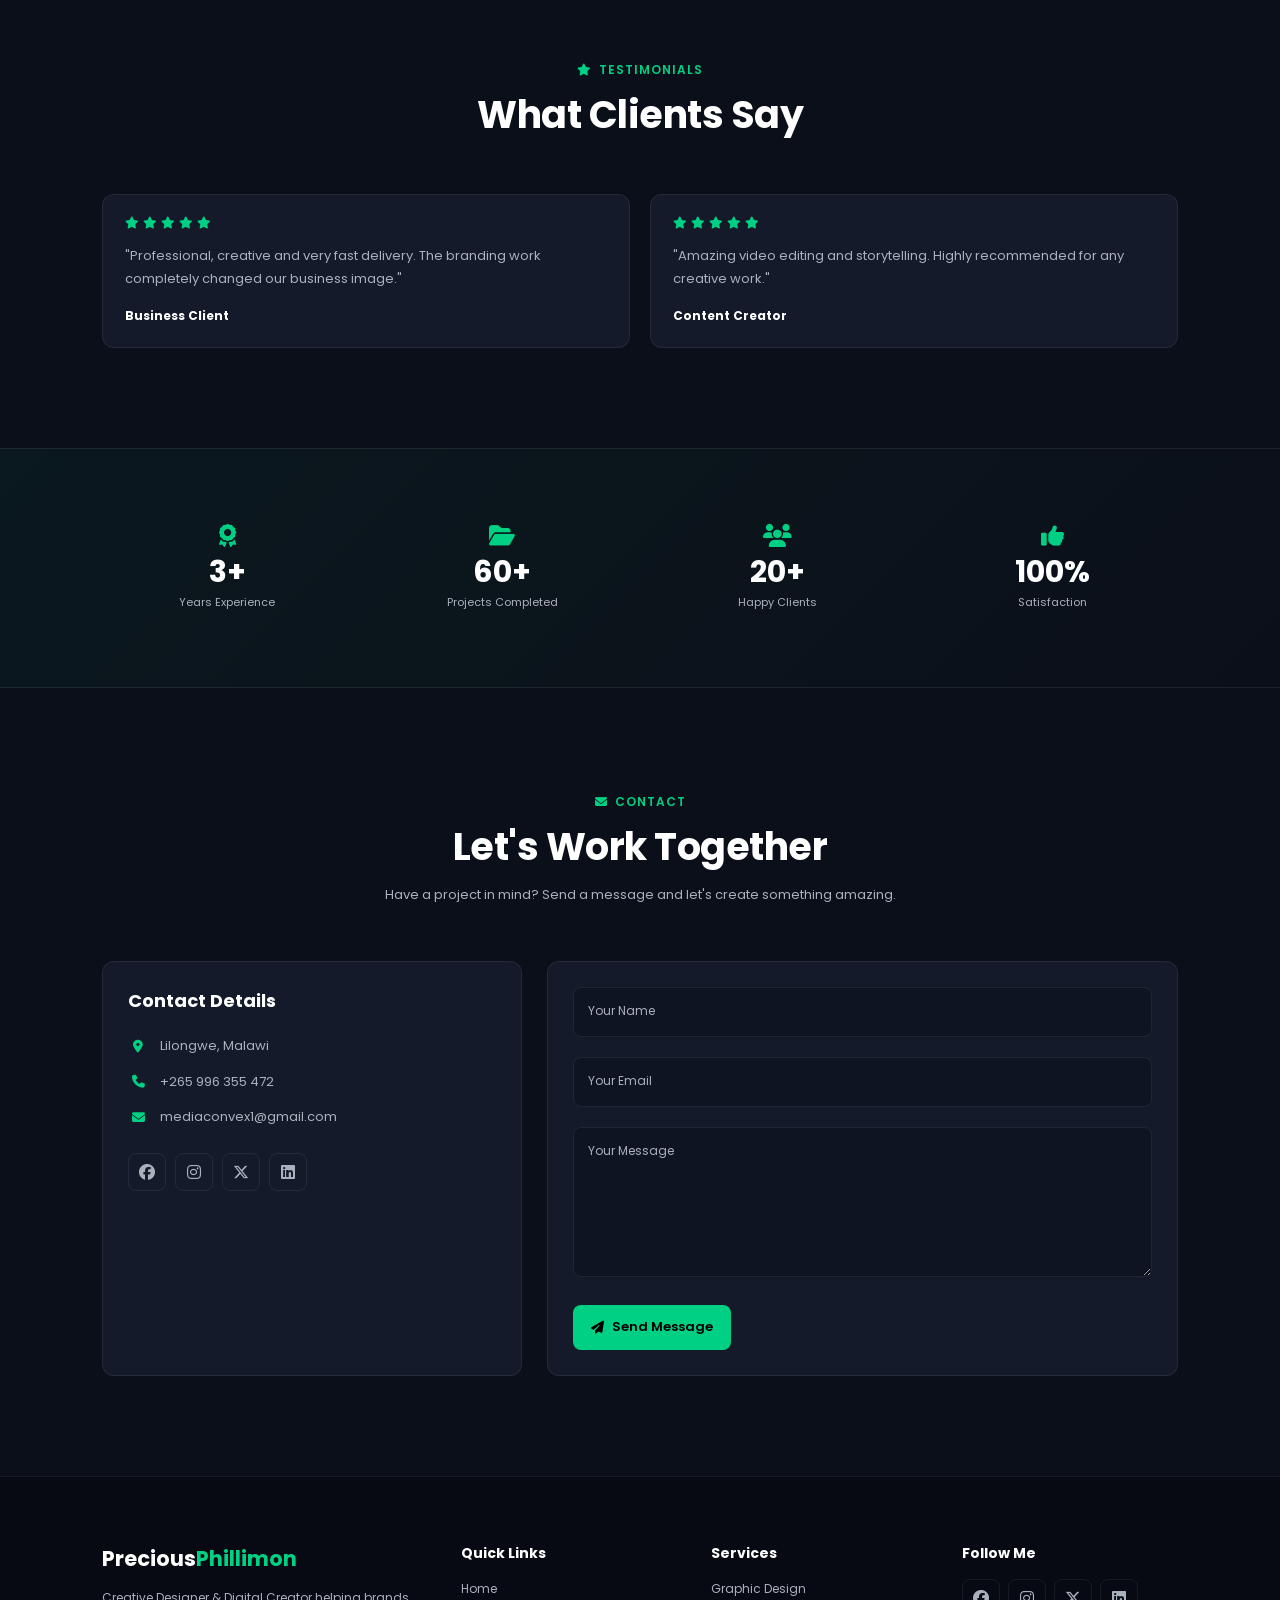
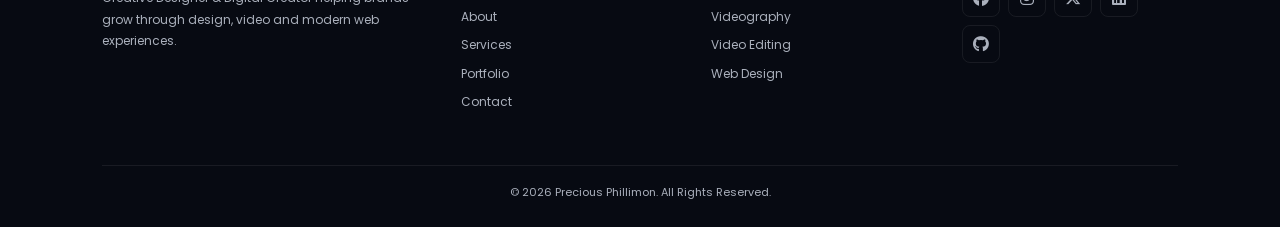
==== commit fd8cd1d0: "Add files via upload" ====
--- a/index.html
+++ b/index.html
@@ -2,7 +2,6 @@
 <html lang="en">
 
 <head>
-
     <meta charset="UTF-8">
     <meta name="viewport" content="width=device-width, initial-scale=1.0">
 
@@ -19,1258 +18,1283 @@
     <link rel="preconnect" href="https://fonts.googleapis.com">
     <link rel="preconnect" href="https://fonts.gstatic.com" crossorigin>
 
-    <link href="https://fonts.googleapis.com/css2?family=Poppins:wght@300;400;500;600;700;800&display=swap"
+    <link
+        href="https://fonts.googleapis.com/css2?family=Poppins:wght@300;400;500;600;700;800&display=swap"
         rel="stylesheet">
 
     <!-- Font Awesome -->
-    <link rel="stylesheet"
+    <link
+        rel="stylesheet"
         href="https://cdnjs.cloudflare.com/ajax/libs/font-awesome/6.7.2/css/all.min.css">
 
+    <!-- Main CSS -->
     <link rel="stylesheet" href="style.css">
-
 </head>
 
 <body>
 
-<!-- ===========================
-        LOADER
-============================ -->
-
-<div id="loader">
-
-    <div class="loader-circle"></div>
-
-</div>
-
-<!-- ===========================
-        HEADER
-============================ -->
-
-<header id="header">
-
-    <div class="container">
-
-        <a href="#home" class="logo">
-            <i class="fa-solid fa-cube"></i>
-            <span>Precious</span>
-        </a>
-
-        <nav id="nav">
-            <ul>
-                <li><a href="#home" class="active"><i class="fa-solid fa-house"></i> Home</a></li>
-                <li><a href="#about"><i class="fa-solid fa-user"></i> About</a></li>
-                <li><a href="#services"><i class="fa-solid fa-briefcase"></i> Services</a></li>
-                <li><a href="#portfolio"><i class="fa-solid fa-image"></i> Portfolio</a></li>
-                <li><a href="#contact"><i class="fa-solid fa-envelope"></i> Contact</a></li>
-            </ul>
-        </nav>
-
-        <div class="header-right">
-
-            <a href="#contact" class="hire-btn">
-                <i class="fa-solid fa-paper-plane"></i>
-                Hire Me
+    <!-- ===========================
+            LOADER
+    ============================ -->
+
+    <div id="loader" aria-label="Loading">
+        <div class="loader-circle"></div>
+    </div>
+
+
+    <!-- ===========================
+            HEADER
+    ============================ -->
+
+    <header id="header">
+
+        <div class="container">
+
+            <!-- Logo -->
+            <a href="#home" class="logo" aria-label="Precious Phillimon Home">
+                <i class="fa-solid fa-cube" aria-hidden="true"></i>
+                <span>Precious</span>
             </a>
 
-            <button id="menuBtn" aria-label="Toggle menu">
-                <i class="fa-solid fa-bars"></i>
-            </button>
+            <!-- Navigation -->
+            <nav id="nav" aria-label="Main navigation">
+
+                <ul>
+
+                    <li>
+                        <a href="#home" class="active">
+                            <i class="fa-solid fa-house" aria-hidden="true"></i>
+                            Home
+                        </a>
+                    </li>
+
+                    <li>
+                        <a href="#about">
+                            <i class="fa-solid fa-user" aria-hidden="true"></i>
+                            About
+                        </a>
+                    </li>
+
+                    <li>
+                        <a href="#services">
+                            <i class="fa-solid fa-briefcase" aria-hidden="true"></i>
+                            Services
+                        </a>
+                    </li>
+
+                    <li>
+                        <a href="#portfolio">
+                            <i class="fa-solid fa-image" aria-hidden="true"></i>
+                            Portfolio
+                        </a>
+                    </li>
+
+                    <li>
+                        <a href="#contact">
+                            <i class="fa-solid fa-envelope" aria-hidden="true"></i>
+                            Contact
+                        </a>
+                    </li>
+
+                </ul>
+
+            </nav>
+
+            <!-- Header Right -->
+            <div class="header-right">
+
+                <a href="#contact" class="hire-btn">
+                    <i class="fa-solid fa-paper-plane" aria-hidden="true"></i>
+                    Hire Me
+                </a>
+
+                <button
+                    type="button"
+                    id="menuBtn"
+                    aria-label="Open navigation menu"
+                    aria-controls="nav"
+                    aria-expanded="false">
+
+                    <i class="fa-solid fa-bars" aria-hidden="true"></i>
+
+                </button>
+
+            </div>
 
         </div>
 
-    </div>
-
-</header>
-
-<!-- ===========================
-        HERO
-============================ -->
-
-<section id="home" class="hero">
-
-    <div class="hero-left">
-
-        <span class="hero-tag">
-
-            <i class="fa-solid fa-sparkles"></i>
-
-            Creative Digital Professional
-
-        </span>
-
-        <h3>
-
-            Hello, I'm
-
-        </h3>
-
-        <h1>
-
-            Precious
-
-            <span>Phillimon</span>
-
-        </h1>
-
-        <h2>
-
-            Graphic Designer
-
-            <span>•</span>
-
-            Videographer
-
-            <span>•</span>
-
-            Web Designer
-
-            <span>•</span>
-
-            Content Creator
-
-        </h2>
-
-        <p>
-
-            I create modern visual identities,
-            premium websites, engaging videos,
-            and creative digital experiences that
-            help businesses and personal brands
-            stand out.
-
-        </p>
-
-        <div class="hero-buttons">
-
-            <a href="#portfolio" class="btn-primary">
-
-                <i class="fa-solid fa-layer-group"></i>
-
-                View Portfolio
+    </header>
+
+
+    <!-- ===========================
+            HERO
+    ============================ -->
+
+    <main>
+
+        <section id="home" class="hero">
+
+            <div class="hero-left">
+
+                <span class="hero-tag">
+                    <i class="fa-solid fa-sparkles" aria-hidden="true"></i>
+                    Creative Digital Professional
+                </span>
+
+                <h3>Hello, I'm</h3>
+
+                <h1>
+                    Precious
+                    <span>Phillimon</span>
+                </h1>
+
+                <h2>
+                    Graphic Designer
+                    <span aria-hidden="true">•</span>
+                    Videographer
+                    <span aria-hidden="true">•</span>
+                    Web Designer
+                    <span aria-hidden="true">•</span>
+                    Content Creator
+                </h2>
+
+                <p>
+                    I create modern visual identities,
+                    premium websites, engaging videos,
+                    and creative digital experiences that
+                    help businesses and personal brands
+                    stand out.
+                </p>
+
+                <div class="hero-buttons">
+
+                    <a href="#portfolio" class="btn-primary">
+                        <i class="fa-solid fa-layer-group" aria-hidden="true"></i>
+                        View Portfolio
+                    </a>
+
+                    <a href="#contact" class="btn-secondary">
+                        <i class="fa-solid fa-phone" aria-hidden="true"></i>
+                        Contact Me
+                    </a>
+
+                </div>
+
+                <div class="hero-stats">
+
+                    <div>
+                        <h2>3+</h2>
+                        <p>Years Experience</p>
+                    </div>
+
+                    <div>
+                        <h2>60+</h2>
+                        <p>Projects</p>
+                    </div>
+
+                    <div>
+                        <h2>20+</h2>
+                        <p>Happy Clients</p>
+                    </div>
+
+                </div>
+
+            </div>
+
+
+            <div class="hero-right">
+
+                <div class="hero-image">
+
+                    <img
+                        src="me.jpg"
+                        alt="Precious Phillimon, Creative Designer">
+
+                </div>
+
+
+                <div class="floating-card card1">
+
+                    <i class="fa-solid fa-pen-ruler" aria-hidden="true"></i>
+
+                    <div>
+                        <h4>Brand Design</h4>
+                        <span>Professional Identity</span>
+                    </div>
+
+                </div>
+
+
+                <div class="floating-card card2">
+
+                    <i class="fa-solid fa-video" aria-hidden="true"></i>
+
+                    <div>
+                        <h4>Videography</h4>
+                        <span>Cinematic Production</span>
+                    </div>
+
+                </div>
+
+
+                <div class="floating-card card3">
+
+                    <i class="fa-solid fa-laptop-code" aria-hidden="true"></i>
+
+                    <div>
+                        <h4>Web Design</h4>
+                        <span>Modern UI/UX</span>
+                    </div>
+
+                </div>
+
+            </div>
+
+
+            <a
+                href="#about"
+                class="scroll-down"
+                aria-label="Scroll to About section">
+
+                <i class="fa-solid fa-computer-mouse" aria-hidden="true"></i>
 
             </a>
 
-            <a href="#contact" class="btn-secondary">
-
-                <i class="fa-solid fa-phone"></i>
-
-                Contact Me
-
-            </a>
+        </section>
+
+
+        <!-- ===========================
+                TRUSTED BY
+        ============================ -->
+
+        <section class="trusted" aria-label="Trusted by">
+
+            <p>Trusted By</p>
+
+            <div class="trusted-logos">
+
+                <span>Media Convex</span>
+                <span>MobiGraphix</span>
+                <span>Your Brand</span>
+                <span>Creative Studio</span>
+                <span>Next Client</span>
+
+            </div>
+
+        </section>
+
+
+        <!-- ===========================
+                ABOUT
+        ============================ -->
+
+        <section id="about" class="about">
+
+            <div class="section-header">
+
+                <span class="section-tag">
+                    <i class="fa-solid fa-user" aria-hidden="true"></i>
+                    About Me
+                </span>
+
+                <h2>
+                    Turning Ideas Into
+                    <span>Creative Experiences</span>
+                </h2>
+
+                <p>
+                    Passionate about helping brands communicate
+                    through powerful design, storytelling,
+                    photography and digital experiences.
+                </p>
+
+            </div>
+
+
+            <div class="about-container">
+
+                <div class="about-image">
+
+                    <img
+                        src="me.jpg"
+                        alt="Precious Phillimon working as a creative designer"
+                        loading="lazy">
+
+                    <div class="experience-card">
+
+                        <i class="fa-solid fa-award" aria-hidden="true"></i>
+
+                        <div>
+                            <h3>3+</h3>
+                            <span>Years Experience</span>
+                        </div>
+
+                    </div>
+
+                </div>
+
+
+                <div class="about-content">
+
+                    <h3>
+                        Creative Designer &
+                        Digital Creator
+                    </h3>
+
+                    <p>
+                        I'm Precious Phillimon, a creative
+                        professional specializing in graphic
+                        design, videography, photography,
+                        branding, UI/UX and content creation.
+                    </p>
+
+                    <p>
+                        My mission is to help businesses,
+                        churches, organizations and personal
+                        brands stand out through meaningful
+                        visuals and modern digital solutions.
+                    </p>
+
+
+                    <div class="about-features">
+
+                        <div class="feature">
+
+                            <i class="fa-solid fa-lightbulb" aria-hidden="true"></i>
+
+                            <div>
+
+                                <h4>Creative Ideas</h4>
+
+                                <p>
+                                    Modern solutions that make
+                                    brands memorable.
+                                </p>
+
+                            </div>
+
+                        </div>
+
+
+                        <div class="feature">
+
+                            <i class="fa-solid fa-medal" aria-hidden="true"></i>
+
+                            <div>
+
+                                <h4>Quality Work</h4>
+
+                                <p>
+                                    Every project is completed
+                                    with professionalism.
+                                </p>
+
+                            </div>
+
+                        </div>
+
+
+                        <div class="feature">
+
+                            <i class="fa-solid fa-clock" aria-hidden="true"></i>
+
+                            <div>
+
+                                <h4>Fast Delivery</h4>
+
+                                <p>
+                                    Projects delivered on time
+                                    without sacrificing quality.
+                                </p>
+
+                            </div>
+
+                        </div>
+
+                    </div>
+
+
+                    <div class="about-buttons">
+
+                        <!-- Replace this filename with your actual CV -->
+                        <a
+                            href="Precious-Phillimon-CV.pdf"
+                            class="btn-primary"
+                            download>
+
+                            <i class="fa-solid fa-download" aria-hidden="true"></i>
+                            Download CV
+
+                        </a>
+
+                        <a href="#contact" class="btn-secondary">
+
+                            <i class="fa-solid fa-paper-plane" aria-hidden="true"></i>
+                            Hire Me
+
+                        </a>
+
+                    </div>
+
+                </div>
+
+            </div>
+
+        </section>
+
+
+        <!-- ===========================
+                SKILLS
+        ============================ -->
+
+        <section class="skills">
+
+            <div class="section-header">
+
+                <span class="section-tag">
+                    <i class="fa-solid fa-code" aria-hidden="true"></i>
+                    My Skills
+                </span>
+
+                <h2>What I Do Best</h2>
+
+            </div>
+
+
+            <div class="skills-grid">
+
+                <div class="skill-card">
+
+                    <i class="fa-solid fa-pen-ruler" aria-hidden="true"></i>
+
+                    <h3>Graphic Design</h3>
+
+                    <span>95%</span>
+
+                    <div class="progress">
+                        <div style="width:95%"></div>
+                    </div>
+
+                </div>
+
+
+                <div class="skill-card">
+
+                    <i class="fa-solid fa-palette" aria-hidden="true"></i>
+
+                    <h3>Brand Identity</h3>
+
+                    <span>92%</span>
+
+                    <div class="progress">
+                        <div style="width:92%"></div>
+                    </div>
+
+                </div>
+
+
+                <div class="skill-card">
+
+                    <i class="fa-solid fa-film" aria-hidden="true"></i>
+
+                    <h3>Video Editing</h3>
+
+                    <span>90%</span>
+
+                    <div class="progress">
+                        <div style="width:90%"></div>
+                    </div>
+
+                </div>
+
+
+                <div class="skill-card">
+
+                    <i class="fa-solid fa-camera" aria-hidden="true"></i>
+
+                    <h3>Photography</h3>
+
+                    <span>88%</span>
+
+                    <div class="progress">
+                        <div style="width:88%"></div>
+                    </div>
+
+                </div>
+
+
+                <div class="skill-card">
+
+                    <i class="fa-solid fa-video" aria-hidden="true"></i>
+
+                    <h3>Videography</h3>
+
+                    <span>91%</span>
+
+                    <div class="progress">
+                        <div style="width:91%"></div>
+                    </div>
+
+                </div>
+
+
+                <div class="skill-card">
+
+                    <i class="fa-solid fa-laptop-code" aria-hidden="true"></i>
+
+                    <h3>Web Design</h3>
+
+                    <span>85%</span>
+
+                    <div class="progress">
+                        <div style="width:85%"></div>
+                    </div>
+
+                </div>
+
+            </div>
+
+        </section>
+
+
+        <!-- ===========================
+                SERVICES
+        ============================ -->
+
+        <section id="services" class="services">
+
+            <div class="section-header">
+
+                <span class="section-tag">
+                    <i class="fa-solid fa-briefcase" aria-hidden="true"></i>
+                    My Services
+                </span>
+
+                <h2>
+                    Creative Solutions For
+                    Every Brand
+                </h2>
+
+                <p>
+                    Professional digital services designed to
+                    help businesses, creators and organizations
+                    grow their presence and communicate effectively.
+                </p>
+
+            </div>
+
+
+            <div class="services-grid">
+
+                <div class="service-card">
+
+                    <div class="service-icon">
+                        <i class="fa-solid fa-pen-ruler" aria-hidden="true"></i>
+                    </div>
+
+                    <h3>Graphic Design</h3>
+
+                    <p>
+                        Logos, flyers, posters, social media
+                        graphics, business cards, banners,
+                        brochures and complete branding.
+                    </p>
+
+                    <a href="#contact">
+                        Learn More
+                        <i class="fa-solid fa-arrow-right" aria-hidden="true"></i>
+                    </a>
+
+                </div>
+
+
+                <div class="service-card">
+
+                    <div class="service-icon">
+                        <i class="fa-solid fa-palette" aria-hidden="true"></i>
+                    </div>
+
+                    <h3>Brand Identity</h3>
+
+                    <p>
+                        Professional visual identities that
+                        help businesses become memorable and
+                        recognizable.
+                    </p>
+
+                    <a href="#contact">
+                        Learn More
+                        <i class="fa-solid fa-arrow-right" aria-hidden="true"></i>
+                    </a>
+
+                </div>
+
+
+                <div class="service-card">
+
+                    <div class="service-icon">
+                        <i class="fa-solid fa-video" aria-hidden="true"></i>
+                    </div>
+
+                    <h3>Videography</h3>
+
+                    <p>
+                        Promotional videos, documentaries,
+                        interviews, events and cinematic
+                        storytelling.
+                    </p>
+
+                    <a href="#contact">
+                        Learn More
+                        <i class="fa-solid fa-arrow-right" aria-hidden="true"></i>
+                    </a>
+
+                </div>
+
+
+                <div class="service-card">
+
+                    <div class="service-icon">
+                        <i class="fa-solid fa-film" aria-hidden="true"></i>
+                    </div>
+
+                    <h3>Video Editing</h3>
+
+                    <p>
+                        Music videos, YouTube content,
+                        documentaries, reels and commercial
+                        editing.
+                    </p>
+
+                    <a href="#contact">
+                        Learn More
+                        <i class="fa-solid fa-arrow-right" aria-hidden="true"></i>
+                    </a>
+
+                </div>
+
+
+                <div class="service-card">
+
+                    <div class="service-icon">
+                        <i class="fa-solid fa-laptop-code" aria-hidden="true"></i>
+                    </div>
+
+                    <h3>Website Design</h3>
+
+                    <p>
+                        Modern responsive websites,
+                        landing pages, business websites
+                        and portfolio development.
+                    </p>
+
+                    <a href="#contact">
+                        Learn More
+                        <i class="fa-solid fa-arrow-right" aria-hidden="true"></i>
+                    </a>
+
+                </div>
+
+
+                <div class="service-card">
+
+                    <div class="service-icon">
+                        <i class="fa-solid fa-photo-film" aria-hidden="true"></i>
+                    </div>
+
+                    <h3>Content Creation</h3>
+
+                    <p>
+                        Creative content planning,
+                        social media campaigns,
+                        scripting and digital storytelling.
+                    </p>
+
+                    <a href="#contact">
+                        Learn More
+                        <i class="fa-solid fa-arrow-right" aria-hidden="true"></i>
+                    </a>
+
+                </div>
+
+            </div>
+
+        </section>
+
+
+        <!-- ===========================
+                PROCESS
+        ============================ -->
+
+        <section class="process">
+
+            <div class="section-header">
+
+                <span class="section-tag">
+                    <i class="fa-solid fa-diagram-project" aria-hidden="true"></i>
+                    My Process
+                </span>
+
+                <h2>How We Work Together</h2>
+
+            </div>
+
+
+            <div class="process-grid">
+
+                <div class="process-card">
+
+                    <div class="process-number">01</div>
+
+                    <i class="fa-solid fa-comments" aria-hidden="true"></i>
+
+                    <h3>Consultation</h3>
+
+                    <p>
+                        We discuss your vision,
+                        goals and project
+                        requirements.
+                    </p>
+
+                </div>
+
+
+                <div class="process-card">
+
+                    <div class="process-number">02</div>
+
+                    <i class="fa-solid fa-lightbulb" aria-hidden="true"></i>
+
+                    <h3>Planning</h3>
+
+                    <p>
+                        Research, brainstorming
+                        and strategy development.
+                    </p>
+
+                </div>
+
+
+                <div class="process-card">
+
+                    <div class="process-number">03</div>
+
+                    <i class="fa-solid fa-pen-ruler" aria-hidden="true"></i>
+
+                    <h3>Design</h3>
+
+                    <p>
+                        Bringing your ideas to
+                        life through professional
+                        creativity.
+                    </p>
+
+                </div>
+
+
+                <div class="process-card">
+
+                    <div class="process-number">04</div>
+
+                    <i class="fa-solid fa-rotate" aria-hidden="true"></i>
+
+                    <h3>Revision</h3>
+
+                    <p>
+                        Refining the work based
+                        on your feedback until
+                        you're satisfied.
+                    </p>
+
+                </div>
+
+
+                <div class="process-card">
+
+                    <div class="process-number">05</div>
+
+                    <i class="fa-solid fa-circle-check" aria-hidden="true"></i>
+
+                    <h3>Delivery</h3>
+
+                    <p>
+                        Final files delivered in
+                        high quality and ready
+                        for use.
+                    </p>
+
+                </div>
+
+            </div>
+
+        </section>
+
+
+        <!-- ===========================
+                PORTFOLIO
+        ============================ -->
+
+        <section id="portfolio" class="portfolio">
+
+            <div class="section-header">
+
+                <span class="section-tag">
+                    <i class="fa-solid fa-image" aria-hidden="true"></i>
+                    Portfolio
+                </span>
+
+                <h2>Selected Creative Work</h2>
+
+                <p>
+                    A showcase of branding, design,
+                    video and digital projects.
+                </p>
+
+            </div>
+
+
+            <div class="portfolio-filter" role="group" aria-label="Portfolio filters">
+
+                <button
+                    type="button"
+                    class="active"
+                    data-filter="all">
+
+                    All
+
+                </button>
+
+                <button
+                    type="button"
+                    data-filter="design">
+
+                    Design
+
+                </button>
+
+                <button
+                    type="button"
+                    data-filter="branding">
+
+                    Branding
+
+                </button>
+
+                <button
+                    type="button"
+                    data-filter="video">
+
+                    Video
+
+                </button>
+
+            </div>
+
+
+            <!-- Projects are loaded dynamically by main.js -->
+            <div
+                id="portfolioGrid"
+                class="portfolio-grid"
+                aria-live="polite">
+
+            </div>
+
+        </section>
+
+
+        <!-- ===========================
+                TESTIMONIALS
+        ============================ -->
+
+        <section class="testimonials">
+
+            <div class="section-header">
+
+                <span class="section-tag">
+                    <i class="fa-solid fa-star" aria-hidden="true"></i>
+                    Testimonials
+                </span>
+
+                <h2>What Clients Say</h2>
+
+            </div>
+
+
+            <div class="testimonial-grid">
+
+                <div class="testimonial-card">
+
+                    <div class="stars" aria-label="5 star rating">
+
+                        <i class="fa-solid fa-star" aria-hidden="true"></i>
+                        <i class="fa-solid fa-star" aria-hidden="true"></i>
+                        <i class="fa-solid fa-star" aria-hidden="true"></i>
+                        <i class="fa-solid fa-star" aria-hidden="true"></i>
+                        <i class="fa-solid fa-star" aria-hidden="true"></i>
+
+                    </div>
+
+                    <p>
+                        "Professional, creative and very
+                        fast delivery. The branding work
+                        completely changed our business image."
+                    </p>
+
+                    <h4>Business Client</h4>
+
+                </div>
+
+
+                <div class="testimonial-card">
+
+                    <div class="stars" aria-label="5 star rating">
+
+                        <i class="fa-solid fa-star" aria-hidden="true"></i>
+                        <i class="fa-solid fa-star" aria-hidden="true"></i>
+                        <i class="fa-solid fa-star" aria-hidden="true"></i>
+                        <i class="fa-solid fa-star" aria-hidden="true"></i>
+                        <i class="fa-solid fa-star" aria-hidden="true"></i>
+
+                    </div>
+
+                    <p>
+                        "Amazing video editing and storytelling.
+                        Highly recommended for any creative work."
+                    </p>
+
+                    <h4>Content Creator</h4>
+
+                </div>
+
+            </div>
+
+        </section>
+
+
+        <!-- ===========================
+                STATS
+        ============================ -->
+
+        <section class="stats">
+
+            <div class="stats-grid">
+
+                <div class="stat">
+
+                    <i class="fa-solid fa-award" aria-hidden="true"></i>
+
+                    <h2>3+</h2>
+                    <p>Years Experience</p>
+
+                </div>
+
+
+                <div class="stat">
+
+                    <i class="fa-solid fa-folder-open" aria-hidden="true"></i>
+
+                    <h2>60+</h2>
+                    <p>Projects Completed</p>
+
+                </div>
+
+
+                <div class="stat">
+
+                    <i class="fa-solid fa-users" aria-hidden="true"></i>
+
+                    <h2>20+</h2>
+                    <p>Happy Clients</p>
+
+                </div>
+
+
+                <div class="stat">
+
+                    <i class="fa-solid fa-thumbs-up" aria-hidden="true"></i>
+
+                    <h2>100%</h2>
+                    <p>Satisfaction</p>
+
+                </div>
+
+            </div>
+
+        </section>
+
+
+        <!-- ===========================
+                CONTACT
+        ============================ -->
+
+        <section id="contact" class="contact">
+
+            <div class="section-header">
+
+                <span class="section-tag">
+                    <i class="fa-solid fa-envelope" aria-hidden="true"></i>
+                    Contact
+                </span>
+
+                <h2>Let's Work Together</h2>
+
+                <p>
+                    Have a project in mind? Send a message
+                    and let's create something amazing.
+                </p>
+
+            </div>
+
+
+            <div class="contact-container">
+
+                <!-- Contact Information -->
+                <div class="contact-info">
+
+                    <h3>Contact Details</h3>
+
+                    <p>
+                        <i class="fa-solid fa-location-dot" aria-hidden="true"></i>
+                        Lilongwe, Malawi
+                    </p>
+
+                    <p>
+                        <i class="fa-solid fa-phone" aria-hidden="true"></i>
+                        +265 996 355 472
+                    </p>
+
+                    <p>
+                        <i class="fa-solid fa-envelope" aria-hidden="true"></i>
+                        mediaconvex1@gmail.com
+                    </p>
+
+
+                    <div class="socials">
+
+                        <!-- Replace # with your real profile links -->
+
+                        <a
+                            href="#"
+                            aria-label="Facebook">
+
+                            <i class="fa-brands fa-facebook" aria-hidden="true"></i>
+
+                        </a>
+
+                        <a
+                            href="#"
+                            aria-label="Instagram">
+
+                            <i class="fa-brands fa-instagram" aria-hidden="true"></i>
+
+                        </a>
+
+                        <a
+                            href="#"
+                            aria-label="X">
+
+                            <i class="fa-brands fa-x-twitter" aria-hidden="true"></i>
+
+                        </a>
+
+                        <a
+                            href="#"
+                            aria-label="LinkedIn">
+
+                            <i class="fa-brands fa-linkedin" aria-hidden="true"></i>
+
+                        </a>
+
+                    </div>
+
+                </div>
+
+
+                <!-- Contact Form -->
+                <form
+                    id="contactForm"
+                    class="contact-form"
+                    novalidate>
+
+                    <div class="input-group">
+
+                        <input
+                            type="text"
+                            name="name"
+                            id="contactName"
+                            autocomplete="name"
+                            required>
+
+                        <label for="contactName">
+                            Your Name
+                        </label>
+
+                    </div>
+
+
+                    <div class="input-group">
+
+                        <input
+                            type="email"
+                            name="email"
+                            id="contactEmail"
+                            autocomplete="email"
+                            required>
+
+                        <label for="contactEmail">
+                            Your Email
+                        </label>
+
+                    </div>
+
+
+                    <div class="input-group">
+
+                        <textarea
+                            name="message"
+                            id="contactMessage"
+                            required></textarea>
+
+                        <label for="contactMessage">
+                            Your Message
+                        </label>
+
+                    </div>
+
+
+                    <button
+                        type="submit"
+                        class="btn-primary">
+
+                        <i class="fa-solid fa-paper-plane" aria-hidden="true"></i>
+
+                        Send Message
+
+                    </button>
+
+                </form>
+
+            </div>
+
+        </section>
+
+    </main>
+
+
+    <!-- ===========================
+            FOOTER
+    ============================ -->
+
+    <footer class="footer">
+
+        <div class="footer-container">
+
+            <div class="footer-col">
+
+                <h2>
+                    Precious<span>Phillimon</span>
+                </h2>
+
+                <p>
+                    Creative Designer & Digital Creator
+                    helping brands grow through design,
+                    video and modern web experiences.
+                </p>
+
+            </div>
+
+
+            <div class="footer-col">
+
+                <h3>Quick Links</h3>
+
+                <a href="#home">Home</a>
+                <a href="#about">About</a>
+                <a href="#services">Services</a>
+                <a href="#portfolio">Portfolio</a>
+                <a href="#contact">Contact</a>
+
+            </div>
+
+
+            <div class="footer-col">
+
+                <h3>Services</h3>
+
+                <a href="#services">Graphic Design</a>
+                <a href="#services">Videography</a>
+                <a href="#services">Video Editing</a>
+                <a href="#services">Web Design</a>
+
+            </div>
+
+
+            <div class="footer-col">
+
+                <h3>Follow Me</h3>
+
+                <div class="footer-social">
+
+                    <!-- Replace # with your real profile links -->
+
+                    <a href="#" aria-label="Facebook">
+                        <i class="fa-brands fa-facebook" aria-hidden="true"></i>
+                    </a>
+
+                    <a href="#" aria-label="Instagram">
+                        <i class="fa-brands fa-instagram" aria-hidden="true"></i>
+                    </a>
+
+                    <a href="#" aria-label="X">
+                        <i class="fa-brands fa-x-twitter" aria-hidden="true"></i>
+                    </a>
+
+                    <a href="#" aria-label="LinkedIn">
+                        <i class="fa-brands fa-linkedin" aria-hidden="true"></i>
+                    </a>
+
+                    <a href="#" aria-label="GitHub">
+                        <i class="fa-brands fa-github" aria-hidden="true"></i>
+                    </a>
+
+                </div>
+
+            </div>
 
         </div>
 
-        <div class="hero-stats">
-
-            <div>
-
-                <h2>3+</h2>
-
-                <p>Years Experience</p>
-
-            </div>
-
-            <div>
-
-                <h2>60+</h2>
-
-                <p>Projects</p>
-
-            </div>
-
-            <div>
-
-                <h2>20+</h2>
-
-                <p>Happy Clients</p>
-
-            </div>
+
+        <div class="footer-bottom">
+
+            <p>
+                © 2026 Precious Phillimon.
+                All Rights Reserved.
+            </p>
 
         </div>
 
-    </div>
-
-    <div class="hero-right">
-
-        <div class="hero-image">
-
-            <img src="me.jpg"
-                alt="Precious Phillimon">
-
-        </div>
-
-        <div class="floating-card card1">
-
-            <i class="fa-solid fa-pen-ruler"></i>
-
-            <div>
-
-                <h4>Brand Design</h4>
-
-                <span>Professional Identity</span>
-
-            </div>
-
-        </div>
-
-        <div class="floating-card card2">
-
-            <i class="fa-solid fa-video"></i>
-
-            <div>
-
-                <h4>Videography</h4>
-
-                <span>Cinematic Production</span>
-
-            </div>
-
-        </div>
-
-        <div class="floating-card card3">
-
-            <i class="fa-solid fa-laptop-code"></i>
-
-            <div>
-
-                <h4>Web Design</h4>
-
-                <span>Modern UI/UX</span>
-
-            </div>
-
-        </div>
-
-    </div>
-
-    <a href="#about" class="scroll-down">
-
-        <i class="fa-solid fa-computer-mouse"></i>
-
-    </a>
-
-</section>
-
-<!-- ===========================
-        TRUSTED BY
-============================ -->
-
-<section class="trusted">
-
-    <p>Trusted By</p>
-
-    <div class="trusted-logos">
-
-        <span>Media Convex</span>
-
-        <span>MobiGraphix</span>
-
-        <span>Your Brand</span>
-
-        <span>Creative Studio</span>
-
-        <span>Next Client</span>
-
-    </div>
-
-</section>
-
-<!-- ABOUT SECTION STARTS HERE -->
-
-<!-- ===========================
-        ABOUT
-============================ -->
-
-<section id="about" class="about">
-
-    <div class="section-header">
-
-        <span class="section-tag">
-            <i class="fa-solid fa-user"></i>
-            About Me
-        </span>
-
-        <h2>
-            Turning Ideas Into
-            <span>Creative Experiences</span>
-        </h2>
-
-        <p>
-            Passionate about helping brands communicate
-            through powerful design, storytelling,
-            photography and digital experiences.
-        </p>
-
-    </div>
-
-    <div class="about-container">
-
-        <!-- LEFT -->
-
-        <div class="about-image">
-
-            <img src="me.jpg"
-                alt="Precious Phillimon">
-
-            <div class="experience-card">
-
-                <i class="fa-solid fa-award"></i>
-
-                <div>
-
-                    <h3>3+</h3>
-
-                    <span>Years Experience</span>
-
-                </div>
-
-            </div>
-
-        </div>
-
-        <!-- RIGHT -->
-
-        <div class="about-content">
-
-            <h3>
-
-                Creative Designer &
-                Digital Creator
-
-            </h3>
-
-            <p>
-
-                I'm Precious Phillimon, a creative
-                professional specializing in graphic
-                design, videography, photography,
-                branding, UI/UX and content creation.
-
-            </p>
-
-            <p>
-
-                My mission is to help businesses,
-                churches, organizations and personal
-                brands stand out through meaningful
-                visuals and modern digital solutions.
-
-            </p>
-
-            <!-- FEATURES -->
-
-            <div class="about-features">
-
-                <div class="feature">
-
-                    <i class="fa-solid fa-lightbulb"></i>
-
-                    <div>
-
-                        <h4>Creative Ideas</h4>
-
-                        <p>
-                            Modern solutions that make
-                            brands memorable.
-                        </p>
-
-                    </div>
-
-                </div>
-
-                <div class="feature">
-
-                    <i class="fa-solid fa-medal"></i>
-
-                    <div>
-
-                        <h4>Quality Work</h4>
-
-                        <p>
-                            Every project is completed
-                            with professionalism.
-                        </p>
-
-                    </div>
-
-                </div>
-
-                <div class="feature">
-
-                    <i class="fa-solid fa-clock"></i>
-
-                    <div>
-
-                        <h4>Fast Delivery</h4>
-
-                        <p>
-                            Projects delivered on time
-                            without sacrificing quality.
-                        </p>
-
-                    </div>
-
-                </div>
-
-            </div>
-
-            <!-- BUTTONS -->
-
-            <div class="about-buttons">
-
-                <a href="#" class="btn-primary">
-
-                    <i class="fa-solid fa-download"></i>
-
-                    Download CV
-
-                </a>
-
-                <a href="#contact"
-                    class="btn-secondary">
-
-                    <i class="fa-solid fa-paper-plane"></i>
-
-                    Hire Me
-
-                </a>
-
-            </div>
-
-        </div>
-
-    </div>
-
-</section>
-
-<!-- ===========================
-        SKILLS
-============================ -->
-
-<section class="skills">
-
-    <div class="section-header">
-
-        <span class="section-tag">
-
-            <i class="fa-solid fa-code"></i>
-
-            My Skills
-
-        </span>
-
-        <h2>
-
-            What I Do Best
-
-        </h2>
-
-    </div>
-
-    <div class="skills-grid">
-
-        <div class="skill-card">
-
-            <i class="fa-solid fa-pen-ruler"></i>
-
-            <h3>Graphic Design</h3>
-
-            <span>95%</span>
-
-            <div class="progress">
-                <div style="width:95%"></div>
-            </div>
-
-        </div>
-
-        <div class="skill-card">
-
-            <i class="fa-solid fa-palette"></i>
-
-            <h3>Brand Identity</h3>
-
-            <span>92%</span>
-
-            <div class="progress">
-                <div style="width:92%"></div>
-            </div>
-
-        </div>
-
-        <div class="skill-card">
-
-            <i class="fa-solid fa-film"></i>
-
-            <h3>Video Editing</h3>
-
-            <span>90%</span>
-
-            <div class="progress">
-                <div style="width:90%"></div>
-            </div>
-
-        </div>
-
-        <div class="skill-card">
-
-            <i class="fa-solid fa-camera"></i>
-
-            <h3>Photography</h3>
-
-            <span>88%</span>
-
-            <div class="progress">
-                <div style="width:88%"></div>
-            </div>
-
-        </div>
-
-        <div class="skill-card">
-
-            <i class="fa-solid fa-video"></i>
-
-            <h3>Videography</h3>
-
-            <span>91%</span>
-
-            <div class="progress">
-                <div style="width:91%"></div>
-            </div>
-
-        </div>
-
-        <div class="skill-card">
-
-            <i class="fa-solid fa-laptop-code"></i>
-
-            <h3>Web Design</h3>
-
-            <span>85%</span>
-
-            <div class="progress">
-                <div style="width:85%"></div>
-            </div>
-
-        </div>
-
-    </div>
-
-</section>
-
-<!-- ===========================
-        SERVICES START NEXT
-============================ -->
-
-<!-- ===========================
-        SERVICES
-============================ -->
-
-<section id="services" class="services">
-
-    <div class="section-header">
-
-        <span class="section-tag">
-            <i class="fa-solid fa-briefcase"></i>
-            My Services
-        </span>
-
-        <h2>
-            Creative Solutions For
-            Every Brand
-        </h2>
-
-        <p>
-            Professional digital services designed to
-            help businesses, creators and organizations
-            grow their presence and communicate effectively.
-        </p>
-
-    </div>
-
-    <div class="services-grid">
-
-        <!-- Service 1 -->
-
-        <div class="service-card">
-
-            <div class="service-icon">
-                <i class="fa-solid fa-pen-ruler"></i>
-            </div>
-
-            <h3>Graphic Design</h3>
-
-            <p>
-                Logos, flyers, posters, social media
-                graphics, business cards, banners,
-                brochures and complete branding.
-            </p>
-
-            <a href="#contact">
-
-                Learn More
-
-                <i class="fa-solid fa-arrow-right"></i>
-
-            </a>
-
-        </div>
-
-        <!-- Service 2 -->
-
-        <div class="service-card">
-
-            <div class="service-icon">
-                <i class="fa-solid fa-palette"></i>
-            </div>
-
-            <h3>Brand Identity</h3>
-
-            <p>
-                Professional visual identities that
-                help businesses become memorable and
-                recognizable.
-            </p>
-
-            <a href="#contact">
-
-                Learn More
-
-                <i class="fa-solid fa-arrow-right"></i>
-
-            </a>
-
-        </div>
-
-        <!-- Service 3 -->
-
-        <div class="service-card">
-
-            <div class="service-icon">
-                <i class="fa-solid fa-video"></i>
-            </div>
-
-            <h3>Videography</h3>
-
-            <p>
-                Promotional videos, documentaries,
-                interviews, events and cinematic
-                storytelling.
-            </p>
-
-            <a href="#contact">
-
-                Learn More
-
-                <i class="fa-solid fa-arrow-right"></i>
-
-            </a>
-
-        </div>
-
-        <!-- Service 4 -->
-
-        <div class="service-card">
-
-            <div class="service-icon">
-                <i class="fa-solid fa-film"></i>
-            </div>
-
-            <h3>Video Editing</h3>
-
-            <p>
-                Music videos, YouTube content,
-                documentaries, reels and commercial
-                editing.
-            </p>
-
-            <a href="#contact">
-
-                Learn More
-
-                <i class="fa-solid fa-arrow-right"></i>
-
-            </a>
-
-        </div>
-
-        <!-- Service 5 -->
-
-        <div class="service-card">
-
-            <div class="service-icon">
-                <i class="fa-solid fa-laptop-code"></i>
-            </div>
-
-            <h3>Website Design</h3>
-
-            <p>
-                Modern responsive websites,
-                landing pages, business websites
-                and portfolio development.
-            </p>
-
-            <a href="#contact">
-
-                Learn More
-
-                <i class="fa-solid fa-arrow-right"></i>
-
-            </a>
-
-        </div>
-
-        <!-- Service 6 -->
-
-        <div class="service-card">
-
-            <div class="service-icon">
-                <i class="fa-solid fa-photo-film"></i>
-            </div>
-
-            <h3>Content Creation</h3>
-
-            <p>
-                Creative content planning,
-                social media campaigns,
-                scripting and digital storytelling.
-            </p>
-
-            <a href="#contact">
-
-                Learn More
-
-                <i class="fa-solid fa-arrow-right"></i>
-
-            </a>
-
-        </div>
-
-    </div>
-
-</section>
-
-<!-- ===========================
-        MY PROCESS
-============================ -->
-
-<section class="process">
-
-    <div class="section-header">
-
-        <span class="section-tag">
-
-            <i class="fa-solid fa-diagram-project"></i>
-
-            My Process
-
-        </span>
-
-        <h2>
-
-            How We Work Together
-
-        </h2>
-
-    </div>
-
-    <div class="process-grid">
-
-        <div class="process-card">
-
-            <div class="process-number">
-                01
-            </div>
-
-            <i class="fa-solid fa-comments"></i>
-
-            <h3>Consultation</h3>
-
-            <p>
-                We discuss your vision,
-                goals and project
-                requirements.
-            </p>
-
-        </div>
-
-        <div class="process-card">
-
-            <div class="process-number">
-                02
-            </div>
-
-            <i class="fa-solid fa-lightbulb"></i>
-
-            <h3>Planning</h3>
-
-            <p>
-                Research, brainstorming
-                and strategy development.
-            </p>
-
-        </div>
-
-        <div class="process-card">
-
-            <div class="process-number">
-                03
-            </div>
-
-            <i class="fa-solid fa-pen-ruler"></i>
-
-            <h3>Design</h3>
-
-            <p>
-                Bringing your ideas to
-                life through professional
-                creativity.
-            </p>
-
-        </div>
-
-        <div class="process-card">
-
-            <div class="process-number">
-                04
-            </div>
-
-            <i class="fa-solid fa-rotate"></i>
-
-            <h3>Revision</h3>
-
-            <p>
-                Refining the work based
-                on your feedback until
-                you're satisfied.
-            </p>
-
-        </div>
-
-        <div class="process-card">
-
-            <div class="process-number">
-                05
-            </div>
-
-            <i class="fa-solid fa-circle-check"></i>
-
-            <h3>Delivery</h3>
-
-            <p>
-                Final files delivered in
-                high quality and ready
-                for use.
-            </p>
-
-        </div>
-
-    </div>
-
-</section>
-
-<!-- ===========================
-        PORTFOLIO STARTS NEXT
-============================ -->
-
-<!-- ===========================
-        PORTFOLIO
-============================ -->
-
-<section id="portfolio" class="portfolio">
-
-    <div class="section-header">
-
-        <span class="section-tag">
-
-            <i class="fa-solid fa-image"></i>
-
-            Portfolio
-
-        </span>
-
-        <h2>
-
-            Selected Creative Work
-
-        </h2>
-
-        <p>
-
-            A showcase of branding, design,
-            video and digital projects.
-
-        </p>
-
-    </div>
-
-    <div class="portfolio-filter">
-
-        <button class="active">All</button>
-        <button>Design</button>
-        <button>Branding</button>
-        <button>Video</button>
-
-    </div>
-
-    <div id="portfolioGrid" class="portfolio-grid"></div>
-
-</section>
-
-<!-- ===========================
-        TESTIMONIALS
-============================ -->
-
-<section class="testimonials">
-
-    <div class="section-header">
-
-        <span class="section-tag">
-
-            <i class="fa-solid fa-star"></i>
-
-            Testimonials
-
-        </span>
-
-        <h2>
-
-            What Clients Say
-
-        </h2>
-
-    </div>
-
-    <div class="testimonial-grid">
-
-        <div class="testimonial-card">
-
-            <div class="stars">
-
-                <i class="fa-solid fa-star"></i>
-                <i class="fa-solid fa-star"></i>
-                <i class="fa-solid fa-star"></i>
-                <i class="fa-solid fa-star"></i>
-                <i class="fa-solid fa-star"></i>
-
-            </div>
-
-            <p>
-
-                "Professional, creative and very
-                fast delivery. The branding work
-                completely changed our business image."
-
-            </p>
-
-            <h4>Business Client</h4>
-
-        </div>
-
-        <div class="testimonial-card">
-
-            <div class="stars">
-
-                <i class="fa-solid fa-star"></i>
-                <i class="fa-solid fa-star"></i>
-                <i class="fa-solid fa-star"></i>
-                <i class="fa-solid fa-star"></i>
-                <i class="fa-solid fa-star"></i>
-
-            </div>
-
-            <p>
-
-                "Amazing video editing and storytelling.
-                Highly recommended for any creative work."
-
-            </p>
-
-            <h4>Content Creator</h4>
-
-        </div>
-
-    </div>
-
-</section>
-
-<!-- ===========================
-        STATS SECTION
-============================ -->
-
-<section class="stats">
-
-    <div class="stats-grid">
-
-        <div class="stat">
-
-            <i class="fa-solid fa-award"></i>
-
-            <h2>3+</h2>
-
-            <p>Years Experience</p>
-
-        </div>
-
-        <div class="stat">
-
-            <i class="fa-solid fa-folder-open"></i>
-
-            <h2>60+</h2>
-
-            <p>Projects Completed</p>
-
-        </div>
-
-        <div class="stat">
-
-            <i class="fa-solid fa-users"></i>
-
-            <h2>20+</h2>
-
-            <p>Happy Clients</p>
-
-        </div>
-
-        <div class="stat">
-
-            <i class="fa-solid fa-thumbs-up"></i>
-
-            <h2>100%</h2>
-
-            <p>Satisfaction</p>
-
-        </div>
-
-    </div>
-
-</section>
-
-<!-- ===========================
-        CONTACT + FOOTER NEXT
-============================ -->
-
-<!-- ===========================
-        CONTACT
-============================ -->
-
-<section id="contact" class="contact">
-
-    <div class="section-header">
-
-        <span class="section-tag">
-
-            <i class="fa-solid fa-envelope"></i>
-
-            Contact
-
-        </span>
-
-        <h2>
-
-            Let's Work Together
-
-        </h2>
-
-        <p>
-
-            Have a project in mind? Send a message
-            and let's create something amazing.
-
-        </p>
-
-    </div>
-
-    <div class="contact-container">
-
-        <!-- INFO -->
-
-        <div class="contact-info">
-
-            <h3>Contact Details</h3>
-
-            <p>
-                <i class="fa-solid fa-location-dot"></i>
-                Lilongwe, Malawi
-            </p>
-
-            <p>
-                <i class="fa-solid fa-phone"></i>
-                +265 996 355 472
-            </p>
-
-            <p>
-                <i class="fa-solid fa-envelope"></i>
-                mediaconvex1@gmail.com
-            </p>
-
-            <div class="socials">
-
-                <a href="#">
-                    <i class="fa-brands fa-facebook"></i>
-                </a>
-
-                <a href="#">
-                    <i class="fa-brands fa-instagram"></i>
-                </a>
-
-                <a href="#">
-                    <i class="fa-brands fa-x-twitter"></i>
-                </a>
-
-                <a href="#">
-                    <i class="fa-brands fa-linkedin"></i>
-                </a>
-
-            </div>
-
-        </div>
-
-        <!-- FORM -->
-
-        <form class="contact-form">
-
-            <div class="input-group">
-
-                <input type="text" name="name" required>
-                <label>Your Name</label>
-
-            </div>
-
-            <div class="input-group">
-
-                <input type="email" name="email" required>
-                <label>Your Email</label>
-
-            </div>
-
-            <div class="input-group">
-
-                <textarea name="message" required></textarea>
-                <label>Your Message</label>
-
-            </div>
-
-            <button type="submit" class="btn-primary">
-
-                <i class="fa-solid fa-paper-plane"></i>
-
-                Send Message
-
-            </button>
-
-        </form>
-
-    </div>
-
-</section>
-
-<!-- ===========================
-        FOOTER
-============================ -->
-
-<footer class="footer">
-
-    <div class="footer-container">
-
-        <div class="footer-col">
-
-            <h2>
-                Precious<span>Phillimon</span>
-            </h2>
-
-            <p>
-
-                Creative Designer & Digital Creator
-                helping brands grow through design,
-                video and modern web experiences.
-
-            </p>
-
-        </div>
-
-        <div class="footer-col">
-
-            <h3>Quick Links</h3>
-
-            <a href="#home">Home</a>
-            <a href="#about">About</a>
-            <a href="#services">Services</a>
-            <a href="#portfolio">Portfolio</a>
-            <a href="#contact">Contact</a>
-
-        </div>
-
-        <div class="footer-col">
-
-            <h3>Services</h3>
-
-            <a href="#">Graphic Design</a>
-            <a href="#">Videography</a>
-            <a href="#">Video Editing</a>
-            <a href="#">Web Design</a>
-
-        </div>
-
-        <div class="footer-col">
-
-            <h3>Follow Me</h3>
-
-            <div class="footer-social">
-
-                <a href="#">
-                    <i class="fa-brands fa-facebook"></i>
-                </a>
-
-                <a href="#">
-                    <i class="fa-brands fa-instagram"></i>
-                </a>
-
-                <a href="#">
-                    <i class="fa-brands fa-x-twitter"></i>
-                </a>
-
-                <a href="#">
-                    <i class="fa-brands fa-linkedin"></i>
-                </a>
-
-                <a href="#">
-                    <i class="fa-brands fa-github"></i>
-                </a>
-
-            </div>
-
-        </div>
-
-    </div>
-
-    <div class="footer-bottom">
-
-        <p>
-
-            © 2026 Precious Phillimon.
-            All Rights Reserved.
-
-        </p>
-
-    </div>
-
-</footer>
-
-<!-- ===========================
-        BACK TO TOP
-============================ -->
-
-<button id="topBtn">
-
-    <i class="fa-solid fa-arrow-up"></i>
-
-</button>
-
-<!-- ===========================
-        SCRIPTS
-============================ -->
-
-<script src="main.js"></script>
+    </footer>
+
+
+    <!-- ===========================
+            BACK TO TOP
+    ============================ -->
+
+    <button
+        type="button"
+        id="topBtn"
+        aria-label="Back to top">
+
+        <i class="fa-solid fa-arrow-up" aria-hidden="true"></i>
+
+    </button>
+
+
+    <!-- ===========================
+            JAVASCRIPT
+    ============================ -->
+
+    <script src="main.js"></script>
 
 </body>
 </html>
--- a/style.css
+++ b/style.css
@@ -1,685 +1,2568 @@
-/* ===========================
+/* =========================================================
+   PRECIOUS PHILLIMON PORTFOLIO
+   COMPLETE STYLE.CSS
+========================================================= */
+
+
+/* =========================================================
    ROOT VARIABLES
-=========================== */
-:root{
-    --bg:#0b0f19;
-    --card:#141a2a;
-    --primary:#00d084;
-    --text:#ffffff;
-    --muted:#aab0bc;
-    --border:rgba(255,255,255,0.06);
-}
-
-/* ===========================
+========================================================= */
+
+:root {
+    --bg: #0b0f19;
+    --bg-secondary: #0f1422;
+    --card: #141a2a;
+    --card-hover: #182033;
+
+    --primary: #00d084;
+    --primary-dark: #00a968;
+
+    --text: #ffffff;
+    --muted: #aab0bc;
+
+    --border: rgba(255, 255, 255, 0.07);
+
+    --shadow: 0 20px 50px rgba(0, 0, 0, 0.25);
+
+    --radius: 12px;
+    --transition: 0.3s ease;
+}
+
+
+/* =========================================================
    RESET
-=========================== */
-*{
-    margin:0;
-    padding:0;
-    box-sizing:border-box;
-    font-family:'Poppins', sans-serif;
-}
-
-html{
-    scroll-behavior:smooth;
-}
-
-body{
-    background:var(--bg);
-    color:var(--text);
-    overflow-x:hidden;
-}
-
-img{
-    max-width:100%;
-    display:block;
-}
-
-a{
-    text-decoration:none;
-    color:inherit;
-}
-
-section{
-    padding:90px 8%;
-    position:relative;
-}
-
-/* ===========================
+========================================================= */
+
+* {
+    margin: 0;
+    padding: 0;
+    box-sizing: border-box;
+    font-family: "Poppins", sans-serif;
+}
+
+html {
+    scroll-behavior: smooth;
+    scroll-padding-top: 80px;
+}
+
+body {
+    background: var(--bg);
+    color: var(--text);
+    overflow-x: hidden;
+    line-height: 1.6;
+}
+
+body::-webkit-scrollbar {
+    width: 7px;
+}
+
+body::-webkit-scrollbar-track {
+    background: var(--bg);
+}
+
+body::-webkit-scrollbar-thumb {
+    background: var(--primary);
+    border-radius: 20px;
+}
+
+img {
+    max-width: 100%;
+    display: block;
+}
+
+button,
+input,
+textarea {
+    font-family: inherit;
+}
+
+button {
+    cursor: pointer;
+}
+
+a {
+    text-decoration: none;
+    color: inherit;
+}
+
+ul {
+    list-style: none;
+}
+
+section {
+    padding: 100px 8%;
+    position: relative;
+}
+
+
+/* =========================================================
    LOADER
-=========================== */
-#loader{
-    position:fixed;
-    inset:0;
-    background:var(--bg);
-    display:flex;
-    justify-content:center;
-    align-items:center;
-    z-index:9999;
-}
-
-#loader.hidden{
-    opacity:0;
-    visibility:hidden;
-    pointer-events:none;
-    display:none;
-}
-
-.loader-circle{
-    width:55px;
-    height:55px;
-    border:4px solid rgba(255,255,255,0.1);
-    border-top:4px solid var(--primary);
-    border-radius:50%;
-    animation:spin 1s linear infinite;
-}
-
-@keyframes spin{
-    100%{transform:rotate(360deg);}
-}
-
-/* ===========================
+========================================================= */
+
+#loader {
+    position: fixed;
+    inset: 0;
+
+    display: flex;
+    align-items: center;
+    justify-content: center;
+
+    background: var(--bg);
+
+    z-index: 9999;
+
+    opacity: 1;
+    visibility: visible;
+
+    transition:
+        opacity 0.5s ease,
+        visibility 0.5s ease;
+}
+
+#loader.hidden {
+    opacity: 0;
+    visibility: hidden;
+    pointer-events: none;
+}
+
+.loader-circle {
+    width: 55px;
+    height: 55px;
+
+    border: 4px solid rgba(255, 255, 255, 0.1);
+    border-top-color: var(--primary);
+
+    border-radius: 50%;
+
+    animation: spin 0.9s linear infinite;
+}
+
+@keyframes spin {
+    to {
+        transform: rotate(360deg);
+    }
+}
+
+
+/* =========================================================
    HEADER
-=========================== */
-/* ===========================
-   HEADER BASE
-=========================== */
-
-header{
-    position:fixed;
-    top:0;
-    left:0;
-    width:100%;
-    background:rgba(11,15,25,0.7);
-    backdrop-filter:blur(15px);
-    border-bottom:1px solid var(--border);
-    z-index:1000;
-}
-
-/* IMPORTANT: FIX ALIGNMENT */
-header .container{
-    width:100%;
-    display:flex;
-    justify-content:space-between;
-    align-items:center;
-    padding:15px 8%;
-}
-
-/* ===========================
+========================================================= */
+
+header {
+    position: fixed;
+
+    top: 0;
+    left: 0;
+
+    width: 100%;
+
+    background: rgba(11, 15, 25, 0.75);
+
+    backdrop-filter: blur(15px);
+    -webkit-backdrop-filter: blur(15px);
+
+    border-bottom: 1px solid var(--border);
+
+    z-index: 1000;
+
+    transition:
+        background 0.3s ease,
+        box-shadow 0.3s ease;
+}
+
+header.scrolled {
+    background: rgba(11, 15, 25, 0.96);
+
+    box-shadow:
+        0 10px 35px rgba(0, 0, 0, 0.25);
+}
+
+header .container {
+    width: 100%;
+
+    display: flex;
+    align-items: center;
+    justify-content: space-between;
+
+    padding: 15px 8%;
+
+    transition: padding 0.3s ease;
+}
+
+
+/* =========================================================
    LOGO
-=========================== */
-
-.logo{
-    font-weight:700;
-    font-size:18px;
-}
-
-.logo span{
-    color:var(--primary);
-}
-
-/* ===========================
-   NAV (DESKTOP)
-=========================== */
-
-nav ul{
-    display:flex;
-    gap:22px;
-    list-style:none;
-    align-items:center;
-}
-
-nav ul li a{
-    font-size:14px;
-    color:var(--muted);
-    transition:0.3s;
-    display:flex;
-    gap:6px;
-    align-items:center;
+========================================================= */
+
+.logo {
+    display: flex;
+    align-items: center;
+    gap: 8px;
+
+    font-size: 18px;
+    font-weight: 700;
+
+    white-space: nowrap;
+}
+
+.logo i {
+    color: var(--primary);
+    font-size: 20px;
+}
+
+.logo span {
+    color: var(--primary);
+}
+
+
+/* =========================================================
+   DESKTOP NAVIGATION
+========================================================= */
+
+nav ul {
+    display: flex;
+    align-items: center;
+    gap: 22px;
+}
+
+nav ul li a {
+    display: flex;
+    align-items: center;
+    gap: 6px;
+
+    color: var(--muted);
+
+    font-size: 13px;
+    font-weight: 500;
+
+    padding: 8px 0;
+
+    transition: var(--transition);
+
+    position: relative;
+}
+
+nav ul li a::after {
+    content: "";
+
+    position: absolute;
+
+    left: 0;
+    bottom: 0;
+
+    width: 0;
+    height: 2px;
+
+    background: var(--primary);
+
+    transition: width 0.3s ease;
 }
 
 nav ul li a:hover,
-nav ul li a.active{
-    color:var(--primary);
-}
-
-/* ===========================
-   RIGHT SIDE
-=========================== */
-
-.header-right{
-    display:flex;
-    align-items:center;
-    gap:12px;
-}
-
-.hire-btn{
-    background:var(--primary);
-    color:#000;
-    padding:8px 14px;
-    border-radius:8px;
-    font-weight:600;
-    display:flex;
-    gap:6px;
-    align-items:center;
-}
-
-/* ===========================
-   HAMBURGER
-=========================== */
-
-#menuBtn{
-    display:none;
-    background:none;
-    border:none;
-    font-size:22px;
-    color:#fff;
-    cursor:pointer;
-}
-
-/* ===========================
-   MOBILE NAV
-=========================== */
-
-@media (max-width:768px){
-
-    #menuBtn{
-        display:block;
-    }
-
-    .hire-btn{
-        display:none;
-    }
-
-    nav{
-        position:fixed;
-        top:70px;
-        right:-100%;
-        width:260px;
-        background:rgba(20,26,42,0.98);
-        backdrop-filter:blur(10px);
-        padding:20px;
-        border-radius:12px;
-        transition:0.3s ease;
-        z-index:999;
-        box-shadow:0 10px 30px rgba(0,0,0,0.4);
-    }
-
-    nav.active{
-        right:20px;
-    }
-
-    nav ul{
-        flex-direction:column;
-        gap:15px;
-    }
-
-    nav ul li a{
-        padding:10px;
-        border-radius:8px;
-    }
-
-    nav ul li a:hover{
-        background:rgba(255,255,255,0.05);
-    }
-}
-
-/* ===========================
+nav ul li a.active {
+    color: var(--primary);
+}
+
+nav ul li a:hover::after,
+nav ul li a.active::after {
+    width: 100%;
+}
+
+
+/* =========================================================
+   HEADER RIGHT
+========================================================= */
+
+.header-right {
+    display: flex;
+    align-items: center;
+    gap: 12px;
+}
+
+.hire-btn {
+    display: inline-flex;
+    align-items: center;
+    justify-content: center;
+
+    gap: 7px;
+
+    padding: 9px 15px;
+
+    background: var(--primary);
+    color: #000;
+
+    border-radius: 8px;
+
+    font-size: 13px;
+    font-weight: 600;
+
+    transition: var(--transition);
+}
+
+.hire-btn:hover {
+    background: #12e292;
+
+    transform: translateY(-2px);
+
+    box-shadow:
+        0 8px 20px rgba(0, 208, 132, 0.2);
+}
+
+
+/* =========================================================
+   MENU BUTTON
+========================================================= */
+
+#menuBtn {
+    display: none;
+
+    width: 42px;
+    height: 42px;
+
+    align-items: center;
+    justify-content: center;
+
+    background: transparent;
+
+    border: 1px solid var(--border);
+    border-radius: 8px;
+
+    color: #fff;
+
+    font-size: 19px;
+
+    transition: var(--transition);
+}
+
+#menuBtn:hover {
+    border-color: var(--primary);
+    color: var(--primary);
+}
+
+
+/* =========================================================
    HERO
-=========================== */
-.hero{
-    min-height:100vh;
-    display:flex;
-    align-items:center;
-    justify-content:space-between;
-    gap:40px;
-    padding-top:120px;
-}
-
-.hero-left{
-    flex:1;
-}
-
-.hero-tag{
-    display:inline-flex;
-    gap:6px;
-    align-items:center;
-    padding:6px 12px;
-    border-radius:20px;
-    background:rgba(0,208,132,0.1);
-    color:var(--primary);
-    font-size:13px;
-    margin-bottom:15px;
-}
-
-.hero h1{
-    font-size:52px;
-    line-height:1.1;
-}
-
-.hero h1 span{
-    color:var(--primary);
-}
-
-.hero h2{
-    margin-top:10px;
-    color:var(--muted);
-    font-size:18px;
-}
-
-.hero p{
-    margin-top:18px;
-    color:var(--muted);
-    max-width:600px;
-    line-height:1.7;
-}
-
-.hero-buttons{
-    margin-top:25px;
-    display:flex;
-    gap:12px;
-    flex-wrap:wrap;
+========================================================= */
+
+.hero {
+    min-height: 100vh;
+
+    display: flex;
+    align-items: center;
+    justify-content: space-between;
+
+    gap: 60px;
+
+    padding-top: 140px;
+    padding-bottom: 80px;
+
+    overflow: hidden;
+}
+
+.hero::before {
+    content: "";
+
+    position: absolute;
+
+    width: 500px;
+    height: 500px;
+
+    top: 5%;
+    left: -250px;
+
+    background: rgba(0, 208, 132, 0.05);
+
+    border-radius: 50%;
+
+    filter: blur(80px);
+
+    pointer-events: none;
+}
+
+.hero-left {
+    flex: 1;
+    max-width: 680px;
+
+    position: relative;
+    z-index: 2;
+}
+
+
+/* =========================================================
+   HERO TAG
+========================================================= */
+
+.hero-tag {
+    display: inline-flex;
+    align-items: center;
+    gap: 7px;
+
+    padding: 7px 13px;
+
+    margin-bottom: 18px;
+
+    border: 1px solid rgba(0, 208, 132, 0.2);
+
+    border-radius: 30px;
+
+    background: rgba(0, 208, 132, 0.08);
+
+    color: var(--primary);
+
+    font-size: 12px;
+    font-weight: 500;
+}
+
+.hero-tag i {
+    font-size: 11px;
+}
+
+
+/* =========================================================
+   HERO TYPOGRAPHY
+========================================================= */
+
+.hero h3 {
+    color: var(--muted);
+
+    font-size: 18px;
+    font-weight: 500;
+
+    margin-bottom: 4px;
+}
+
+.hero h1 {
+    font-size: clamp(42px, 5vw, 62px);
+
+    line-height: 1.1;
+
+    letter-spacing: -2px;
+
+    margin-bottom: 12px;
+}
+
+.hero h1 span {
+    color: var(--primary);
+}
+
+.hero h2 {
+    color: var(--muted);
+
+    font-size: 17px;
+    font-weight: 500;
+
+    line-height: 1.7;
+}
+
+.hero h2 span {
+    color: var(--primary);
+
+    margin: 0 4px;
+}
+
+.hero p {
+    max-width: 600px;
+
+    margin-top: 18px;
+
+    color: var(--muted);
+
+    font-size: 14px;
+
+    line-height: 1.8;
+}
+
+
+/* =========================================================
+   HERO BUTTONS
+========================================================= */
+
+.hero-buttons {
+    display: flex;
+    align-items: center;
+    gap: 12px;
+
+    margin-top: 28px;
+
+    flex-wrap: wrap;
 }
 
 .btn-primary,
-.btn-secondary{
-    padding:12px 18px;
-    border-radius:8px;
-    display:flex;
-    align-items:center;
-    gap:8px;
-    font-weight:500;
-    transition:0.3s;
-}
-
-.btn-primary{
-    background:var(--primary);
-    color:#000;
-}
-
-.btn-secondary{
-    border:1px solid var(--primary);
-    color:var(--primary);
-}
-
-.btn-primary:hover,
-.btn-secondary:hover{
-    transform:translateY(-3px);
-}
-
-/* HERO RIGHT */
-.hero-right{
-    flex:1;
-    display:flex;
-    justify-content:center;
-    position:relative;
-}
-
-.hero-image img{
-    width:320px;
-    border-radius:18px;
-    border:2px solid var(--border);
-    box-shadow:0 0 40px rgba(0,208,132,0.15);
-}
-
-.floating-card{
-    position:absolute;
-    background:var(--card);
-    padding:10px 12px;
-    border-radius:10px;
-    display:flex;
-    gap:10px;
-    align-items:center;
-    border:1px solid var(--border);
-    animation:float 4s ease-in-out infinite;
-}
-
-@keyframes float{
-    50%{transform:translateY(-8px);}
-}
-
-.card1{top:20px; left:0;}
-.card2{bottom:40px; left:0;}
-.card3{top:120px; right:0;}
-
-.scroll-down{
-    position:absolute;
-    bottom:20px;
-    left:50%;
-    transform:translateX(-50%);
-    color:var(--primary);
-}
-
-/* ===========================
-   TRUSTED
-=========================== */
-.trusted{
-    text-align:center;
-    color:var(--muted);
-}
-
-.trusted-logos{
-    display:flex;
-    gap:20px;
-    justify-content:center;
-    flex-wrap:wrap;
-    margin-top:10px;
-}
-
-.trusted-logos span{
-    padding:6px 12px;
-    border:1px solid var(--border);
-    border-radius:20px;
-    font-size:13px;
-}
-
-/* ===========================
+.btn-secondary {
+    display: inline-flex;
+    align-items: center;
+    justify-content: center;
+
+    gap: 8px;
+
+    min-height: 45px;
+
+    padding: 11px 18px;
+
+    border-radius: 8px;
+
+    font-size: 13px;
+    font-weight: 600;
+
+    transition: var(--transition);
+}
+
+.btn-primary {
+    background: var(--primary);
+    color: #000;
+
+    border: 1px solid var(--primary);
+}
+
+.btn-primary:hover {
+    transform: translateY(-3px);
+
+    box-shadow:
+        0 10px 25px rgba(0, 208, 132, 0.2);
+}
+
+.btn-secondary {
+    color: var(--primary);
+
+    border: 1px solid rgba(0, 208, 132, 0.5);
+
+    background: transparent;
+}
+
+.btn-secondary:hover {
+    background: rgba(0, 208, 132, 0.08);
+
+    border-color: var(--primary);
+
+    transform: translateY(-3px);
+}
+
+
+/* =========================================================
+   HERO STATS
+========================================================= */
+
+.hero-stats {
+    display: flex;
+
+    gap: 35px;
+
+    margin-top: 40px;
+}
+
+.hero-stats div {
+    position: relative;
+}
+
+.hero-stats div:not(:last-child)::after {
+    content: "";
+
+    position: absolute;
+
+    width: 1px;
+    height: 35px;
+
+    right: -18px;
+    top: 50%;
+
+    transform: translateY(-50%);
+
+    background: var(--border);
+}
+
+.hero-stats h2 {
+    color: var(--text);
+
+    font-size: 24px;
+    font-weight: 700;
+
+    line-height: 1;
+}
+
+.hero-stats p {
+    margin-top: 5px;
+
+    color: var(--muted);
+
+    font-size: 11px;
+}
+
+
+/* =========================================================
+   HERO RIGHT
+========================================================= */
+
+.hero-right {
+    flex: 1;
+
+    min-height: 480px;
+
+    display: flex;
+    align-items: center;
+    justify-content: center;
+
+    position: relative;
+
+    z-index: 1;
+}
+
+.hero-image {
+    position: relative;
+
+    z-index: 2;
+}
+
+.hero-image::before {
+    content: "";
+
+    position: absolute;
+
+    inset: -15px;
+
+    border: 1px solid rgba(0, 208, 132, 0.2);
+
+    border-radius: 25px;
+
+    transform: rotate(5deg);
+
+    z-index: -1;
+}
+
+.hero-image img {
+    width: 330px;
+    height: 420px;
+
+    object-fit: cover;
+
+    border-radius: 20px;
+
+    border: 2px solid var(--border);
+
+    box-shadow:
+        0 0 50px rgba(0, 208, 132, 0.12);
+}
+
+
+/* =========================================================
+   FLOATING CARDS
+========================================================= */
+
+.floating-card {
+    position: absolute;
+
+    display: flex;
+    align-items: center;
+
+    gap: 10px;
+
+    padding: 11px 14px;
+
+    background: rgba(20, 26, 42, 0.95);
+
+    backdrop-filter: blur(12px);
+    -webkit-backdrop-filter: blur(12px);
+
+    border: 1px solid var(--border);
+
+    border-radius: 10px;
+
+    box-shadow: var(--shadow);
+
+    z-index: 5;
+
+    animation: float 4s ease-in-out infinite;
+}
+
+.floating-card > i {
+    display: flex;
+    align-items: center;
+    justify-content: center;
+
+    width: 34px;
+    height: 34px;
+
+    border-radius: 8px;
+
+    background: rgba(0, 208, 132, 0.1);
+
+    color: var(--primary);
+
+    font-size: 14px;
+}
+
+.floating-card h4 {
+    font-size: 12px;
+    font-weight: 600;
+}
+
+.floating-card span {
+    display: block;
+
+    color: var(--muted);
+
+    font-size: 9px;
+
+    margin-top: 2px;
+}
+
+.card1 {
+    top: 60px;
+    left: 0;
+}
+
+.card2 {
+    bottom: 60px;
+    left: 0;
+    animation-delay: 1s;
+}
+
+.card3 {
+    top: 170px;
+    right: 0;
+    animation-delay: 2s;
+}
+
+@keyframes float {
+    0%,
+    100% {
+        transform: translateY(0);
+    }
+
+    50% {
+        transform: translateY(-9px);
+    }
+}
+
+
+/* =========================================================
+   SCROLL DOWN
+========================================================= */
+
+.scroll-down {
+    position: absolute;
+
+    bottom: 25px;
+    left: 50%;
+
+    transform: translateX(-50%);
+
+    width: 38px;
+    height: 38px;
+
+    display: flex;
+    align-items: center;
+    justify-content: center;
+
+    border: 1px solid var(--border);
+
+    border-radius: 50%;
+
+    color: var(--primary);
+
+    animation: scrollBounce 2s infinite;
+}
+
+@keyframes scrollBounce {
+    0%,
+    100% {
+        transform: translate(-50%, 0);
+    }
+
+    50% {
+        transform: translate(-50%, 7px);
+    }
+}
+
+
+/* =========================================================
+   TRUSTED BY
+========================================================= */
+
+.trusted {
+    padding-top: 35px;
+    padding-bottom: 35px;
+
+    text-align: center;
+
+    border-top: 1px solid var(--border);
+    border-bottom: 1px solid var(--border);
+}
+
+.trusted > p {
+    color: var(--muted);
+
+    font-size: 11px;
+    text-transform: uppercase;
+
+    letter-spacing: 2px;
+
+    margin-bottom: 14px;
+}
+
+.trusted-logos {
+    display: flex;
+    align-items: center;
+    justify-content: center;
+
+    gap: 12px;
+
+    flex-wrap: wrap;
+}
+
+.trusted-logos span {
+    padding: 7px 13px;
+
+    border: 1px solid var(--border);
+
+    border-radius: 20px;
+
+    color: var(--muted);
+
+    font-size: 11px;
+
+    transition: var(--transition);
+}
+
+.trusted-logos span:hover {
+    color: var(--primary);
+    border-color: rgba(0, 208, 132, 0.3);
+}
+
+
+/* =========================================================
    SECTION HEADER
-=========================== */
-.section-header{
-    text-align:center;
-    margin-bottom:60px;
-}
-
-.section-tag{
-    color:var(--primary);
-    font-size:13px;
-}
-
-.section-header h2{
-    font-size:36px;
-    margin-top:10px;
-}
-
-.section-header p{
-    color:var(--muted);
-    max-width:600px;
-    margin:10px auto 0;
-}
-
-/* ===========================
+========================================================= */
+
+.section-header {
+    max-width: 750px;
+
+    margin: 0 auto 55px;
+
+    text-align: center;
+}
+
+.section-tag {
+    display: inline-flex;
+    align-items: center;
+
+    gap: 7px;
+
+    color: var(--primary);
+
+    font-size: 12px;
+    font-weight: 600;
+
+    text-transform: uppercase;
+
+    letter-spacing: 1px;
+}
+
+.section-header h2 {
+    font-size: clamp(28px, 4vw, 38px);
+
+    line-height: 1.25;
+
+    margin-top: 10px;
+
+    letter-spacing: -0.5px;
+}
+
+.section-header h2 span {
+    color: var(--primary);
+}
+
+.section-header p {
+    max-width: 620px;
+
+    margin: 12px auto 0;
+
+    color: var(--muted);
+
+    font-size: 13px;
+
+    line-height: 1.8;
+}
+
+
+/* =========================================================
    ABOUT
-=========================== */
-.about-container{
-    display:grid;
-    grid-template-columns:1fr 1fr;
-    gap:40px;
-    align-items:center;
-}
-
-.about-features{
-    margin-top:20px;
-    display:flex;
-    flex-direction:column;
-    gap:12px;
-}
-
-.feature{
-    background:var(--card);
-    padding:14px;
-    border-radius:10px;
-    display:flex;
-    gap:12px;
-    border:1px solid var(--border);
-}
-
-/* ===========================
+========================================================= */
+
+.about-container {
+    display: grid;
+
+    grid-template-columns: 0.9fr 1.1fr;
+
+    gap: 60px;
+
+    align-items: center;
+}
+
+.about-image {
+    position: relative;
+}
+
+.about-image img {
+    width: 100%;
+    max-width: 450px;
+
+    margin: auto;
+
+    border-radius: 18px;
+
+    border: 1px solid var(--border);
+
+    box-shadow: var(--shadow);
+}
+
+.experience-card {
+    position: absolute;
+
+    right: 10px;
+    bottom: 20px;
+
+    display: flex;
+    align-items: center;
+
+    gap: 10px;
+
+    padding: 14px 17px;
+
+    background: rgba(20, 26, 42, 0.96);
+
+    backdrop-filter: blur(12px);
+
+    border: 1px solid var(--border);
+
+    border-radius: 12px;
+
+    box-shadow: var(--shadow);
+}
+
+.experience-card i {
+    width: 38px;
+    height: 38px;
+
+    display: flex;
+    align-items: center;
+    justify-content: center;
+
+    background: rgba(0, 208, 132, 0.1);
+
+    color: var(--primary);
+
+    border-radius: 9px;
+}
+
+.experience-card h3 {
+    font-size: 20px;
+
+    line-height: 1;
+}
+
+.experience-card span {
+    display: block;
+
+    margin-top: 3px;
+
+    color: var(--muted);
+
+    font-size: 10px;
+}
+
+.about-content h3 {
+    font-size: 25px;
+
+    margin-bottom: 15px;
+}
+
+.about-content > p {
+    color: var(--muted);
+
+    font-size: 14px;
+
+    line-height: 1.8;
+
+    margin-bottom: 12px;
+}
+
+
+/* =========================================================
+   ABOUT FEATURES
+========================================================= */
+
+.about-features {
+    display: flex;
+
+    flex-direction: column;
+
+    gap: 12px;
+
+    margin-top: 22px;
+}
+
+.feature {
+    display: flex;
+    align-items: flex-start;
+
+    gap: 12px;
+
+    padding: 14px;
+
+    background: var(--card);
+
+    border: 1px solid var(--border);
+
+    border-radius: 10px;
+
+    transition: var(--transition);
+}
+
+.feature:hover {
+    background: var(--card-hover);
+
+    border-color: rgba(0, 208, 132, 0.2);
+
+    transform: translateX(4px);
+}
+
+.feature > i {
+    flex-shrink: 0;
+
+    width: 38px;
+    height: 38px;
+
+    display: flex;
+    align-items: center;
+    justify-content: center;
+
+    background: rgba(0, 208, 132, 0.1);
+
+    color: var(--primary);
+
+    border-radius: 8px;
+}
+
+.feature h4 {
+    font-size: 13px;
+
+    margin-bottom: 2px;
+}
+
+.feature p {
+    color: var(--muted);
+
+    font-size: 11px;
+
+    line-height: 1.5;
+}
+
+
+/* =========================================================
+   ABOUT BUTTONS
+========================================================= */
+
+.about-buttons {
+    display: flex;
+
+    gap: 12px;
+
+    margin-top: 25px;
+
+    flex-wrap: wrap;
+}
+
+
+/* =========================================================
    SKILLS
-=========================== */
-.skills-grid{
-    display:grid;
-    grid-template-columns:repeat(auto-fit,minmax(220px,1fr));
-    gap:20px;
-}
-
-.skill-card{
-    background:var(--card);
-    padding:18px;
-    border-radius:12px;
-    border:1px solid var(--border);
-}
-
-.progress{
-    height:6px;
-    background:#222;
-    border-radius:10px;
-    margin-top:10px;
-    overflow:hidden;
-}
-
-.progress div{
-    height:100%;
-    background:var(--primary);
-}
-
-/* ===========================
+========================================================= */
+
+.skills {
+    background: rgba(255, 255, 255, 0.01);
+}
+
+.skills-grid {
+    display: grid;
+
+    grid-template-columns:
+        repeat(auto-fit, minmax(220px, 1fr));
+
+    gap: 18px;
+}
+
+.skill-card {
+    position: relative;
+
+    background: var(--card);
+
+    padding: 20px;
+
+    border: 1px solid var(--border);
+
+    border-radius: 12px;
+
+    transition: var(--transition);
+}
+
+.skill-card:hover {
+    transform: translateY(-5px);
+
+    background: var(--card-hover);
+
+    border-color: rgba(0, 208, 132, 0.2);
+}
+
+.skill-card > i {
+    display: block;
+
+    color: var(--primary);
+
+    font-size: 21px;
+
+    margin-bottom: 12px;
+}
+
+.skill-card h3 {
+    font-size: 15px;
+
+    margin-bottom: 4px;
+}
+
+.skill-card > span {
+    position: absolute;
+
+    top: 20px;
+    right: 20px;
+
+    color: var(--primary);
+
+    font-size: 12px;
+
+    font-weight: 600;
+}
+
+.progress {
+    width: 100%;
+    height: 6px;
+
+    margin-top: 12px;
+
+    background: #222938;
+
+    border-radius: 20px;
+
+    overflow: hidden;
+}
+
+.progress div {
+    height: 100%;
+
+    background: var(--primary);
+
+    border-radius: inherit;
+
+    position: relative;
+}
+
+.progress div::after {
+    content: "";
+
+    position: absolute;
+
+    inset: 0;
+
+    background: linear-gradient(
+        90deg,
+        transparent,
+        rgba(255, 255, 255, 0.25),
+        transparent
+    );
+
+    animation: progressShine 2.5s infinite;
+}
+
+@keyframes progressShine {
+    from {
+        transform: translateX(-100%);
+    }
+
+    to {
+        transform: translateX(100%);
+    }
+}
+
+
+/* =========================================================
    SERVICES
-=========================== */
-.services-grid{
-    display:grid;
-    grid-template-columns:repeat(auto-fit,minmax(250px,1fr));
-    gap:20px;
-}
-
-.service-card{
-    background:var(--card);
-    padding:20px;
-    border-radius:12px;
-    border:1px solid var(--border);
-    transition:0.3s;
-}
-
-.service-card:hover{
-    transform:translateY(-5px);
-}
-
-/* ===========================
+========================================================= */
+
+.services-grid {
+    display: grid;
+
+    grid-template-columns:
+        repeat(auto-fit, minmax(250px, 1fr));
+
+    gap: 20px;
+}
+
+.service-card {
+    background: var(--card);
+
+    padding: 24px;
+
+    border: 1px solid var(--border);
+
+    border-radius: 12px;
+
+    transition: var(--transition);
+}
+
+.service-card:hover {
+    transform: translateY(-7px);
+
+    background: var(--card-hover);
+
+    border-color: rgba(0, 208, 132, 0.2);
+
+    box-shadow: var(--shadow);
+}
+
+.service-icon {
+    width: 50px;
+    height: 50px;
+
+    display: flex;
+    align-items: center;
+    justify-content: center;
+
+    background: rgba(0, 208, 132, 0.1);
+
+    color: var(--primary);
+
+    border-radius: 10px;
+
+    font-size: 20px;
+
+    margin-bottom: 17px;
+}
+
+.service-card h3 {
+    font-size: 17px;
+
+    margin-bottom: 9px;
+}
+
+.service-card p {
+    color: var(--muted);
+
+    font-size: 12px;
+
+    line-height: 1.7;
+}
+
+.service-card a {
+    display: inline-flex;
+    align-items: center;
+
+    gap: 7px;
+
+    margin-top: 17px;
+
+    color: var(--primary);
+
+    font-size: 12px;
+
+    font-weight: 600;
+
+    transition: var(--transition);
+}
+
+.service-card a:hover {
+    gap: 11px;
+}
+
+
+/* =========================================================
    PROCESS
-=========================== */
-.process-grid{
-    display:grid;
-    grid-template-columns:repeat(auto-fit,minmax(200px,1fr));
-    gap:20px;
-}
-
-.process-card{
-    background:var(--card);
-    padding:18px;
-    border-radius:12px;
-    border:1px solid var(--border);
-}
-
-/* ===========================
+========================================================= */
+
+.process {
+    background: rgba(255, 255, 255, 0.01);
+}
+
+.process-grid {
+    display: grid;
+
+    grid-template-columns:
+        repeat(auto-fit, minmax(190px, 1fr));
+
+    gap: 18px;
+}
+
+.process-card {
+    position: relative;
+
+    overflow: hidden;
+
+    background: var(--card);
+
+    padding: 22px;
+
+    border: 1px solid var(--border);
+
+    border-radius: 12px;
+
+    transition: var(--transition);
+}
+
+.process-card:hover {
+    transform: translateY(-5px);
+
+    border-color: rgba(0, 208, 132, 0.2);
+}
+
+.process-number {
+    position: absolute;
+
+    top: 5px;
+    right: 15px;
+
+    color: rgba(0, 208, 132, 0.08);
+
+    font-size: 50px;
+
+    line-height: 1;
+
+    font-weight: 800;
+}
+
+.process-card > i {
+    display: block;
+
+    color: var(--primary);
+
+    font-size: 22px;
+
+    margin: 20px 0 12px;
+}
+
+.process-card h3 {
+    font-size: 15px;
+
+    margin-bottom: 7px;
+}
+
+.process-card p {
+    color: var(--muted);
+
+    font-size: 11px;
+
+    line-height: 1.7;
+}
+
+
+/* =========================================================
    PORTFOLIO
-=========================== */
-.portfolio-grid{
-    display:grid;
-    grid-template-columns:repeat(auto-fit,minmax(250px,1fr));
-    gap:20px;
-}
-
-.portfolio-card{
-    position:relative;
-    overflow:hidden;
-    border-radius:12px;
-}
-
-.portfolio-card img{
-    transition:0.4s;
-}
-
-.portfolio-card:hover img{
-    transform:scale(1.1);
-}
-
-.overlay{
-    position:absolute;
-    inset:0;
-    background:rgba(0,0,0,0.7);
-    opacity:0;
-    display:flex;
-    flex-direction:column;
-    justify-content:center;
-    align-items:center;
-    transition:0.3s;
-}
-
-.portfolio-card:hover .overlay{
-    opacity:1;
-}
-
-/* ===========================
+========================================================= */
+
+.portfolio-filter {
+    display: flex;
+    align-items: center;
+    justify-content: center;
+
+    gap: 10px;
+
+    flex-wrap: wrap;
+
+    margin-bottom: 35px;
+}
+
+.portfolio-filter button {
+    padding: 9px 17px;
+
+    border: 1px solid var(--border);
+
+    border-radius: 8px;
+
+    background: var(--card);
+
+    color: var(--muted);
+
+    font-size: 12px;
+
+    transition: var(--transition);
+}
+
+.portfolio-filter button:hover,
+.portfolio-filter button.active {
+    background: var(--primary);
+
+    color: #000;
+
+    border-color: var(--primary);
+}
+
+.portfolio-grid {
+    display: grid;
+
+    grid-template-columns:
+        repeat(auto-fit, minmax(250px, 1fr));
+
+    gap: 20px;
+}
+
+.portfolio-card {
+    position: relative;
+
+    overflow: hidden;
+
+    min-height: 280px;
+
+    background: var(--card);
+
+    border: 1px solid var(--border);
+
+    border-radius: 12px;
+
+    transition: var(--transition);
+}
+
+.portfolio-card:hover {
+    transform: translateY(-5px);
+
+    box-shadow: var(--shadow);
+}
+
+.portfolio-card img {
+    width: 100%;
+    height: 280px;
+
+    object-fit: cover;
+
+    transition: transform 0.5s ease;
+}
+
+.portfolio-card:hover img {
+    transform: scale(1.08);
+}
+
+
+/* =========================================================
+   PORTFOLIO OVERLAY
+========================================================= */
+
+.overlay {
+    position: absolute;
+
+    inset: 0;
+
+    display: flex;
+
+    flex-direction: column;
+
+    justify-content: flex-end;
+
+    align-items: flex-start;
+
+    padding: 23px;
+
+    background:
+        linear-gradient(
+            to top,
+            rgba(0, 0, 0, 0.92),
+            rgba(0, 0, 0, 0.2)
+        );
+
+    opacity: 0;
+
+    transition: opacity 0.3s ease;
+}
+
+.portfolio-card:hover .overlay {
+    opacity: 1;
+}
+
+.overlay h3 {
+    font-size: 18px;
+
+    margin-bottom: 4px;
+}
+
+.overlay p {
+    color: var(--primary);
+
+    font-size: 11px;
+
+    margin-bottom: 13px;
+
+    text-transform: capitalize;
+}
+
+.overlay a {
+    display: inline-flex;
+    align-items: center;
+
+    gap: 7px;
+
+    padding: 8px 12px;
+
+    background: var(--primary);
+
+    color: #000;
+
+    border-radius: 7px;
+
+    font-size: 11px;
+
+    font-weight: 600;
+
+    transition: var(--transition);
+}
+
+.overlay a:hover {
+    transform: translateY(-2px);
+}
+
+
+/* =========================================================
+   PORTFOLIO STATES
+========================================================= */
+
+.portfolio-loading,
+.portfolio-error,
+.portfolio-empty {
+    grid-column: 1 / -1;
+
+    display: flex;
+    flex-direction: column;
+    align-items: center;
+
+    justify-content: center;
+
+    min-height: 250px;
+
+    text-align: center;
+
+    padding: 40px 20px;
+
+    color: var(--muted);
+}
+
+.portfolio-loading i,
+.portfolio-error > i,
+.portfolio-empty > i {
+    color: var(--primary);
+
+    font-size: 35px;
+
+    margin-bottom: 13px;
+}
+
+.portfolio-loading p,
+.portfolio-error p,
+.portfolio-empty p {
+    font-size: 13px;
+}
+
+.portfolio-error h3,
+.portfolio-empty h3 {
+    margin-bottom: 4px;
+
+    color: var(--text);
+}
+
+.portfolio-error button {
+    margin-top: 18px;
+
+    padding: 9px 17px;
+
+    border: none;
+
+    border-radius: 8px;
+
+    background: var(--primary);
+
+    color: #000;
+
+    font-size: 12px;
+
+    font-weight: 600;
+}
+
+
+/* =========================================================
    TESTIMONIALS
-=========================== */
-.testimonial-grid{
-    display:grid;
-    grid-template-columns:repeat(auto-fit,minmax(250px,1fr));
-    gap:20px;
-}
-
-.testimonial-card{
-    background:var(--card);
-    padding:18px;
-    border-radius:12px;
-    border:1px solid var(--border);
-}
-
-/* ===========================
+========================================================= */
+
+.testimonial-grid {
+    display: grid;
+
+    grid-template-columns:
+        repeat(auto-fit, minmax(250px, 1fr));
+
+    gap: 20px;
+}
+
+.testimonial-card {
+    background: var(--card);
+
+    padding: 22px;
+
+    border: 1px solid var(--border);
+
+    border-radius: 12px;
+
+    transition: var(--transition);
+}
+
+.testimonial-card:hover {
+    transform: translateY(-5px);
+
+    border-color: rgba(0, 208, 132, 0.2);
+}
+
+.stars {
+    display: flex;
+
+    gap: 4px;
+
+    margin-bottom: 15px;
+}
+
+.stars i {
+    color: var(--primary);
+
+    font-size: 12px;
+}
+
+.testimonial-card p {
+    color: var(--muted);
+
+    font-size: 13px;
+
+    line-height: 1.8;
+
+    margin-bottom: 15px;
+}
+
+.testimonial-card h4 {
+    font-size: 12px;
+
+    color: var(--text);
+}
+
+
+/* =========================================================
    STATS
-=========================== */
-.stats-grid{
-    display:grid;
-    grid-template-columns:repeat(auto-fit,minmax(180px,1fr));
-    gap:20px;
-    text-align:center;
-}
-
-.stat i{
-    color:var(--primary);
-    font-size:22px;
-}
-
-/* ===========================
+========================================================= */
+
+.stats {
+    padding-top: 60px;
+    padding-bottom: 60px;
+
+    background:
+        linear-gradient(
+            135deg,
+            rgba(0, 208, 132, 0.05),
+            transparent
+        );
+
+    border-top: 1px solid var(--border);
+    border-bottom: 1px solid var(--border);
+}
+
+.stats-grid {
+    display: grid;
+
+    grid-template-columns:
+        repeat(4, 1fr);
+
+    gap: 25px;
+
+    text-align: center;
+}
+
+.stat {
+    padding: 15px;
+}
+
+.stat i {
+    display: block;
+
+    color: var(--primary);
+
+    font-size: 23px;
+
+    margin-bottom: 10px;
+}
+
+.stat h2 {
+    font-size: 30px;
+
+    line-height: 1;
+}
+
+.stat p {
+    color: var(--muted);
+
+    font-size: 11px;
+
+    margin-top: 7px;
+}
+
+
+/* =========================================================
    CONTACT
-=========================== */
-.contact-container{
-    display:grid;
-    grid-template-columns:1fr 1fr;
-    gap:25px;
+========================================================= */
+
+.contact-container {
+    display: grid;
+
+    grid-template-columns: 0.8fr 1.2fr;
+
+    gap: 25px;
 }
 
 .contact-info,
-.contact-form{
-    background:var(--card);
-    padding:18px;
-    border-radius:12px;
-    border:1px solid var(--border);
+.contact-form {
+    background: var(--card);
+
+    padding: 25px;
+
+    border: 1px solid var(--border);
+
+    border-radius: 12px;
+}
+
+.contact-info h3 {
+    font-size: 18px;
+
+    margin-bottom: 20px;
+}
+
+.contact-info > p {
+    display: flex;
+    align-items: center;
+
+    gap: 12px;
+
+    color: var(--muted);
+
+    font-size: 13px;
+
+    margin-bottom: 15px;
+}
+
+.contact-info > p i {
+    width: 20px;
+
+    color: var(--primary);
+
+    text-align: center;
+}
+
+
+/* =========================================================
+   SOCIAL ICONS
+========================================================= */
+
+.socials {
+    display: flex;
+
+    gap: 9px;
+
+    margin-top: 25px;
+}
+
+.socials a,
+.footer-social a {
+    width: 38px;
+    height: 38px;
+
+    display: flex;
+    align-items: center;
+    justify-content: center;
+
+    border: 1px solid var(--border);
+
+    border-radius: 8px;
+
+    color: var(--muted);
+
+    transition: var(--transition);
+}
+
+.socials a:hover,
+.footer-social a:hover {
+    color: var(--primary);
+
+    border-color: var(--primary);
+
+    transform: translateY(-3px);
+
+    background: rgba(0, 208, 132, 0.05);
+}
+
+
+/* =========================================================
+   CONTACT FORM
+========================================================= */
+
+.input-group {
+    position: relative;
+
+    margin-bottom: 20px;
 }
 
 .contact-form input,
-.contact-form textarea{
-    width:100%;
-    padding:12px;
-    background:#0f1422;
-    border:none;
-    border-radius:8px;
-    color:#fff;
-}
-
-/* ===========================
+.contact-form textarea {
+    width: 100%;
+
+    padding: 14px 15px;
+
+    background: var(--bg-secondary);
+
+    border: 1px solid var(--border);
+
+    border-radius: 8px;
+
+    outline: none;
+
+    color: #fff;
+
+    font-size: 13px;
+
+    transition: var(--transition);
+}
+
+.contact-form textarea {
+    min-height: 150px;
+
+    resize: vertical;
+}
+
+.contact-form input:focus,
+.contact-form textarea:focus {
+    border-color: var(--primary);
+
+    box-shadow:
+        0 0 0 3px rgba(0, 208, 132, 0.06);
+}
+
+.input-group label {
+    position: absolute;
+
+    left: 15px;
+    top: 14px;
+
+    color: var(--muted);
+
+    font-size: 12px;
+
+    pointer-events: none;
+
+    transition: var(--transition);
+}
+
+.input-group input:focus + label,
+.input-group input:valid + label,
+.input-group textarea:focus + label,
+.input-group textarea:valid + label {
+    top: -8px;
+    left: 10px;
+
+    padding: 0 6px;
+
+    background: var(--card);
+
+    color: var(--primary);
+
+    font-size: 10px;
+}
+
+.contact-form button {
+    border: none;
+
+    cursor: pointer;
+}
+
+.contact-form button:disabled {
+    opacity: 0.7;
+
+    cursor: not-allowed;
+
+    transform: none;
+}
+
+
+/* =========================================================
    FOOTER
-=========================== */
-.footer{
-    background:#070a12;
-    padding:60px 8%;
-}
-
-.footer-container{
-    display:grid;
-    grid-template-columns:repeat(auto-fit,minmax(200px,1fr));
-    gap:25px;
-}
-
-.footer-bottom{
-    text-align:center;
-    margin-top:20px;
-    border-top:1px solid var(--border);
-    padding-top:15px;
-    color:var(--muted);
-}
-
-/* ===========================
-   MOBILE
-=========================== */
-@media(max-width:768px){
-    .hero{
-        flex-direction:column;
-        text-align:center;
-    }
-
-    nav ul{
-        display:none;
-    }
-    
-    
-
-    #menuBtn{
-        display:block;
-    }
-
-    .about-container,
-    .contact-container{
-        grid-template-columns:1fr;
-    }
-}
-
-@media(max-width:768px){
-
-    /* NAV CONTAINER */
-    nav{
-        position:fixed;
-        top:70px;
-        right:-100%;
-        width:260px;
-        background:#141a2a;
-        padding:20px;
-        border-radius:12px;
-        transition:0.3s ease;
-        z-index:999;
-        box-shadow:0 10px 30px rgba(0,0,0,0.4);
-    }
-
-    /* WHEN OPEN */
-    nav.active{
-        right:20px;
-    }
-
-    /* IMPORTANT: DO NOT HIDE UL */
-    nav ul{
-        display:flex;
-        flex-direction:column;
-        gap:15px;
-    }
-
-    nav ul li a{
-        display:flex;
-        align-items:center;
-        gap:10px;
-        padding:10px;
-        border-radius:8px;
-    }
-
-    nav ul li a:hover{
-        background:rgba(255,255,255,0.05);
-    }
-}
-
-@media(max-width:480px){
-    .hero h1{
-        font-size:38px;
-    }
-
-    .hero-buttons{
-        flex-direction:column;
-    }
+========================================================= */
+
+.footer {
+    background: #070a12;
+
+    padding: 65px 8% 25px;
+
+    border-top: 1px solid var(--border);
+}
+
+.footer-container {
+    display: grid;
+
+    grid-template-columns:
+        1.5fr 1fr 1fr 1fr;
+
+    gap: 35px;
+}
+
+.footer-col h2 {
+    font-size: 21px;
+
+    margin-bottom: 12px;
+}
+
+.footer-col h2 span {
+    color: var(--primary);
+}
+
+.footer-col p {
+    max-width: 320px;
+
+    color: var(--muted);
+
+    font-size: 12px;
+
+    line-height: 1.8;
+}
+
+.footer-col h3 {
+    font-size: 14px;
+
+    margin-bottom: 15px;
+}
+
+.footer-col > a {
+    display: block;
+
+    width: fit-content;
+
+    color: var(--muted);
+
+    font-size: 12px;
+
+    margin-bottom: 9px;
+
+    transition: var(--transition);
+}
+
+.footer-col > a:hover {
+    color: var(--primary);
+
+    transform: translateX(3px);
+}
+
+.footer-social {
+    display: flex;
+
+    gap: 8px;
+
+    flex-wrap: wrap;
+}
+
+.footer-bottom {
+    margin-top: 45px;
+
+    padding-top: 18px;
+
+    border-top: 1px solid var(--border);
+
+    text-align: center;
+
+    color: var(--muted);
+
+    font-size: 11px;
+}
+
+
+/* =========================================================
+   BACK TO TOP
+========================================================= */
+
+#topBtn {
+    position: fixed;
+
+    right: 20px;
+    bottom: 20px;
+
+    width: 42px;
+    height: 42px;
+
+    display: none;
+
+    align-items: center;
+    justify-content: center;
+
+    border: 1px solid var(--border);
+
+    border-radius: 10px;
+
+    background: var(--card);
+
+    color: var(--primary);
+
+    z-index: 900;
+
+    transition: var(--transition);
+}
+
+#topBtn:hover {
+    background: var(--primary);
+
+    color: #000;
+
+    transform: translateY(-3px);
+}
+
+
+/* =========================================================
+   SCROLL REVEAL
+========================================================= */
+
+.service-card,
+.skill-card,
+.process-card,
+.portfolio-card,
+.testimonial-card,
+.about-image,
+.about-content {
+    opacity: 0;
+
+    transform: translateY(30px);
+
+    transition:
+        opacity 0.6s ease,
+        transform 0.6s ease;
+}
+
+.service-card.show,
+.skill-card.show,
+.process-card.show,
+.portfolio-card.show,
+.testimonial-card.show,
+.about-image.show,
+.about-content.show {
+    opacity: 1;
+
+    transform: translateY(0);
+}
+
+
+/* =========================================================
+   RESPONSIVE — TABLET
+========================================================= */
+
+@media (max-width: 1000px) {
+
+    section {
+        padding-left: 6%;
+        padding-right: 6%;
+    }
+
+    header .container {
+        padding-left: 6%;
+        padding-right: 6%;
+    }
+
+    .hero {
+        gap: 35px;
+    }
+
+    .hero h1 {
+        font-size: 46px;
+    }
+
+    .hero h2 {
+        font-size: 15px;
+    }
+
+    .hero-image img {
+        width: 290px;
+        height: 380px;
+    }
+
+    .card1 {
+        left: -15px;
+    }
+
+    .card2 {
+        left: -15px;
+    }
+
+    .card3 {
+        right: -15px;
+    }
+
+    .about-container {
+        gap: 35px;
+    }
+
+    .stats-grid {
+        grid-template-columns: repeat(2, 1fr);
+    }
+
+    .footer-container {
+        grid-template-columns:
+            repeat(2, 1fr);
+    }
+}
+
+
+/* =========================================================
+   RESPONSIVE — MOBILE
+========================================================= */
+
+@media (max-width: 768px) {
+
+    section {
+        padding: 80px 5%;
+    }
+
+
+    /* HEADER */
+
+    header .container {
+        padding: 13px 5%;
+    }
+
+    #menuBtn {
+        display: flex;
+    }
+
+    .hire-btn {
+        display: none;
+    }
+
+
+    /* MOBILE NAV */
+
+    nav {
+        position: fixed;
+
+        top: 68px;
+        right: -100%;
+
+        width: 260px;
+
+        padding: 18px;
+
+        background: rgba(20, 26, 42, 0.98);
+
+        backdrop-filter: blur(15px);
+        -webkit-backdrop-filter: blur(15px);
+
+        border: 1px solid var(--border);
+
+        border-radius: 12px;
+
+        box-shadow:
+            0 15px 40px rgba(0, 0, 0, 0.45);
+
+        transition: right 0.3s ease;
+
+        z-index: 999;
+    }
+
+    nav.active {
+        right: 20px;
+    }
+
+    nav ul {
+        display: flex;
+
+        flex-direction: column;
+
+        align-items: stretch;
+
+        gap: 7px;
+    }
+
+    nav ul li a {
+        width: 100%;
+
+        padding: 11px;
+
+        border-radius: 8px;
+
+        font-size: 13px;
+    }
+
+    nav ul li a::after {
+        display: none;
+    }
+
+    nav ul li a:hover,
+    nav ul li a.active {
+        background: rgba(0, 208, 132, 0.08);
+
+        color: var(--primary);
+    }
+
+
+    /* HERO */
+
+    .hero {
+        min-height: auto;
+
+        flex-direction: column;
+
+        text-align: center;
+
+        padding-top: 125px;
+
+        gap: 60px;
+    }
+
+    .hero-left {
+        width: 100%;
+    }
+
+    .hero-tag {
+        margin-bottom: 15px;
+    }
+
+    .hero h1 {
+        font-size: 42px;
+
+        letter-spacing: -1px;
+    }
+
+    .hero h2 {
+        font-size: 14px;
+    }
+
+    .hero p {
+        margin-left: auto;
+        margin-right: auto;
+
+        font-size: 13px;
+    }
+
+    .hero-buttons {
+        justify-content: center;
+    }
+
+    .hero-stats {
+        justify-content: center;
+
+        gap: 28px;
+
+        margin-top: 35px;
+    }
+
+    .hero-stats div:not(:last-child)::after {
+        right: -15px;
+    }
+
+
+    /* HERO IMAGE */
+
+    .hero-right {
+        width: 100%;
+
+        min-height: 430px;
+    }
+
+    .hero-image img {
+        width: 270px;
+        height: 350px;
+    }
+
+    .floating-card {
+        transform: scale(0.9);
+    }
+
+    .card1 {
+        left: 0;
+        top: 40px;
+    }
+
+    .card2 {
+        left: 0;
+        bottom: 40px;
+    }
+
+    .card3 {
+        right: 0;
+        top: 150px;
+    }
+
+
+    /* SECTION */
+
+    .section-header {
+        margin-bottom: 40px;
+    }
+
+    .section-header h2 {
+        font-size: 28px;
+    }
+
+
+    /* ABOUT */
+
+    .about-container {
+        grid-template-columns: 1fr;
+
+        gap: 40px;
+    }
+
+    .about-image img {
+        max-width: 400px;
+    }
+
+    .about-content h3 {
+        font-size: 22px;
+    }
+
+
+    /* CONTACT */
+
+    .contact-container {
+        grid-template-columns: 1fr;
+    }
+
+
+    /* STATS */
+
+    .stats-grid {
+        grid-template-columns: repeat(2, 1fr);
+    }
+
+
+    /* FOOTER */
+
+    .footer {
+        padding-left: 5%;
+        padding-right: 5%;
+    }
+
+    .footer-container {
+        grid-template-columns: repeat(2, 1fr);
+
+        gap: 30px;
+    }
+
+}
+
+
+/* =========================================================
+   RESPONSIVE — SMALL MOBILE
+========================================================= */
+
+@media (max-width: 480px) {
+
+    section {
+        padding: 70px 5%;
+    }
+
+
+    /* HEADER */
+
+    .logo {
+        font-size: 16px;
+    }
+
+    .logo i {
+        font-size: 17px;
+    }
+
+
+    /* HERO */
+
+    .hero {
+        padding-top: 115px;
+    }
+
+    .hero h3 {
+        font-size: 15px;
+    }
+
+    .hero h1 {
+        font-size: 37px;
+    }
+
+    .hero h2 {
+        font-size: 12px;
+
+        line-height: 1.8;
+    }
+
+    .hero p {
+        font-size: 12px;
+    }
+
+    .hero-buttons {
+        flex-direction: column;
+
+        width: 100%;
+    }
+
+    .btn-primary,
+    .btn-secondary {
+        width: 100%;
+    }
+
+    .hero-stats {
+        gap: 18px;
+    }
+
+    .hero-stats h2 {
+        font-size: 20px;
+    }
+
+    .hero-stats p {
+        font-size: 9px;
+    }
+
+
+    /* HERO IMAGE */
+
+    .hero-right {
+        min-height: 390px;
+    }
+
+    .hero-image img {
+        width: 235px;
+        height: 310px;
+    }
+
+    .floating-card {
+        padding: 8px 10px;
+
+        transform: scale(0.75);
+    }
+
+    .card1 {
+        left: -5px;
+        top: 35px;
+    }
+
+    .card2 {
+        left: -5px;
+        bottom: 30px;
+    }
+
+    .card3 {
+        right: -5px;
+        top: 130px;
+    }
+
+
+    /* ABOUT */
+
+    .experience-card {
+        right: 0;
+        bottom: 15px;
+
+        padding: 10px 12px;
+    }
+
+    .experience-card i {
+        width: 32px;
+        height: 32px;
+
+        font-size: 14px;
+    }
+
+    .experience-card h3 {
+        font-size: 17px;
+    }
+
+
+    /* PORTFOLIO */
+
+    .portfolio-grid {
+        grid-template-columns: 1fr;
+    }
+
+    .portfolio-card {
+        min-height: 250px;
+    }
+
+    .portfolio-card img {
+        height: 250px;
+    }
+
+
+    /* FILTER */
+
+    .portfolio-filter {
+        gap: 7px;
+    }
+
+    .portfolio-filter button {
+        padding: 8px 12px;
+
+        font-size: 11px;
+    }
+
+
+    /* STATS */
+
+    .stats-grid {
+        grid-template-columns: 1fr 1fr;
+
+        gap: 10px;
+    }
+
+    .stat h2 {
+        font-size: 25px;
+    }
+
+
+    /* FOOTER */
+
+    .footer-container {
+        grid-template-columns: 1fr;
+    }
+
+    .footer-col p {
+        max-width: none;
+    }
+
+
+    /* MOBILE NAV */
+
+    nav {
+        width: calc(100% - 40px);
+
+        right: -110%;
+    }
+
+    nav.active {
+        right: 20px;
+    }
+
+}
+
+
+/* =========================================================
+   ACCESSIBILITY / REDUCED MOTION
+========================================================= */
+
+@media (prefers-reduced-motion: reduce) {
+
+    html {
+        scroll-behavior: auto;
+    }
+
+    *,
+    *::before,
+    *::after {
+        animation-duration: 0.01ms !important;
+        animation-iteration-count: 1 !important;
+        transition-duration: 0.01ms !important;
+    }
+
 }
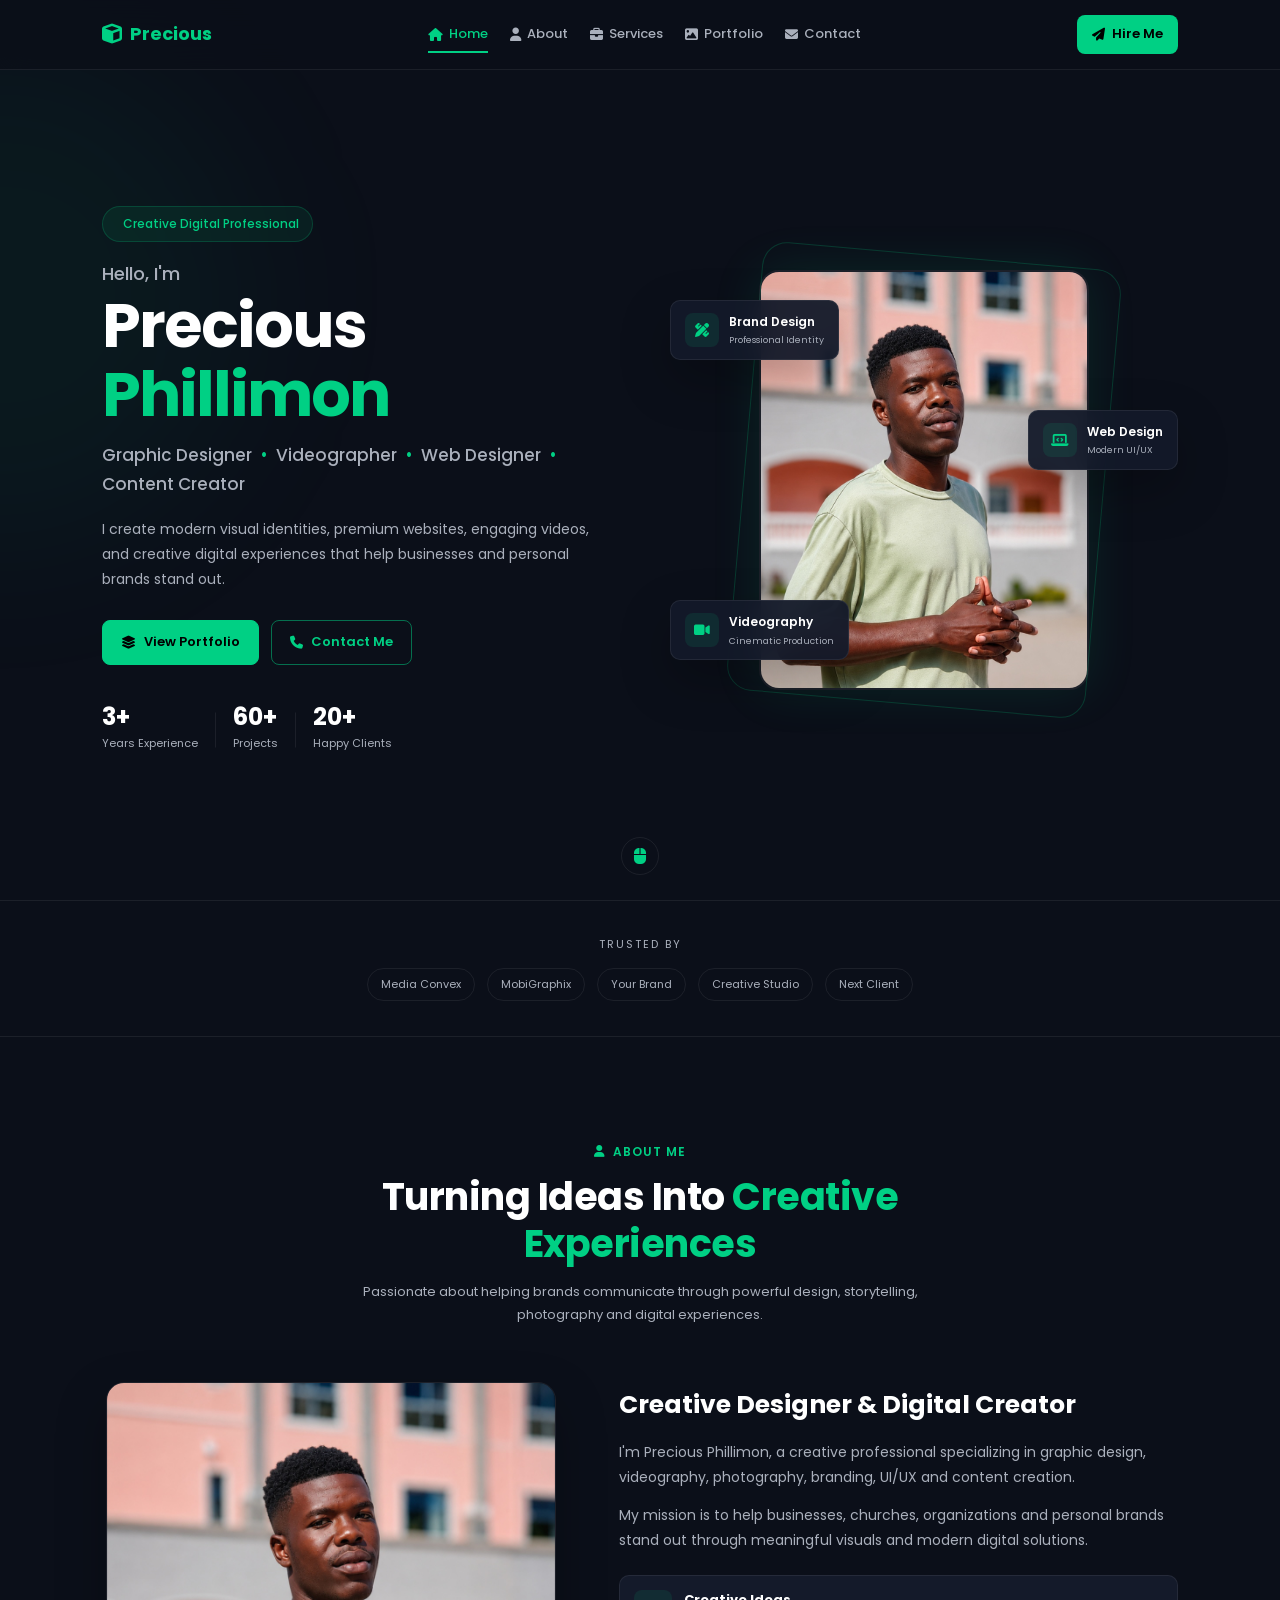
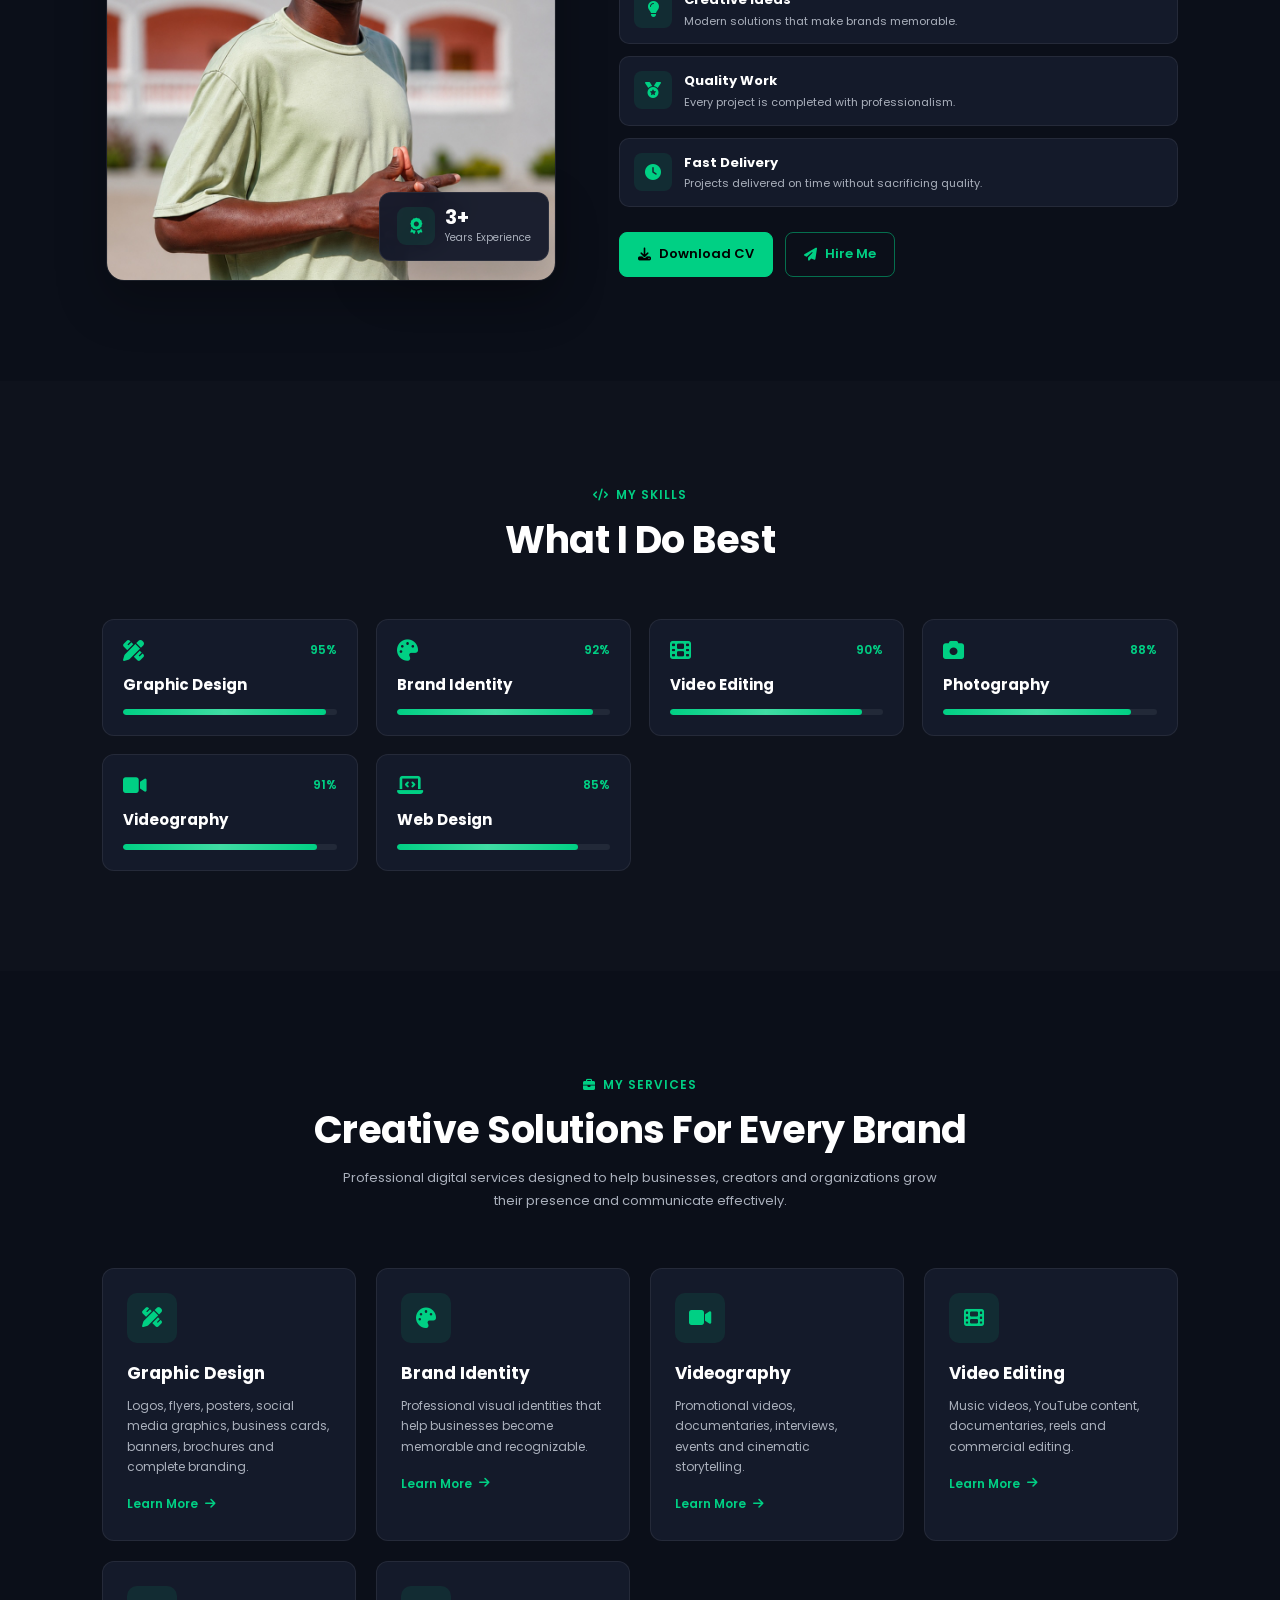
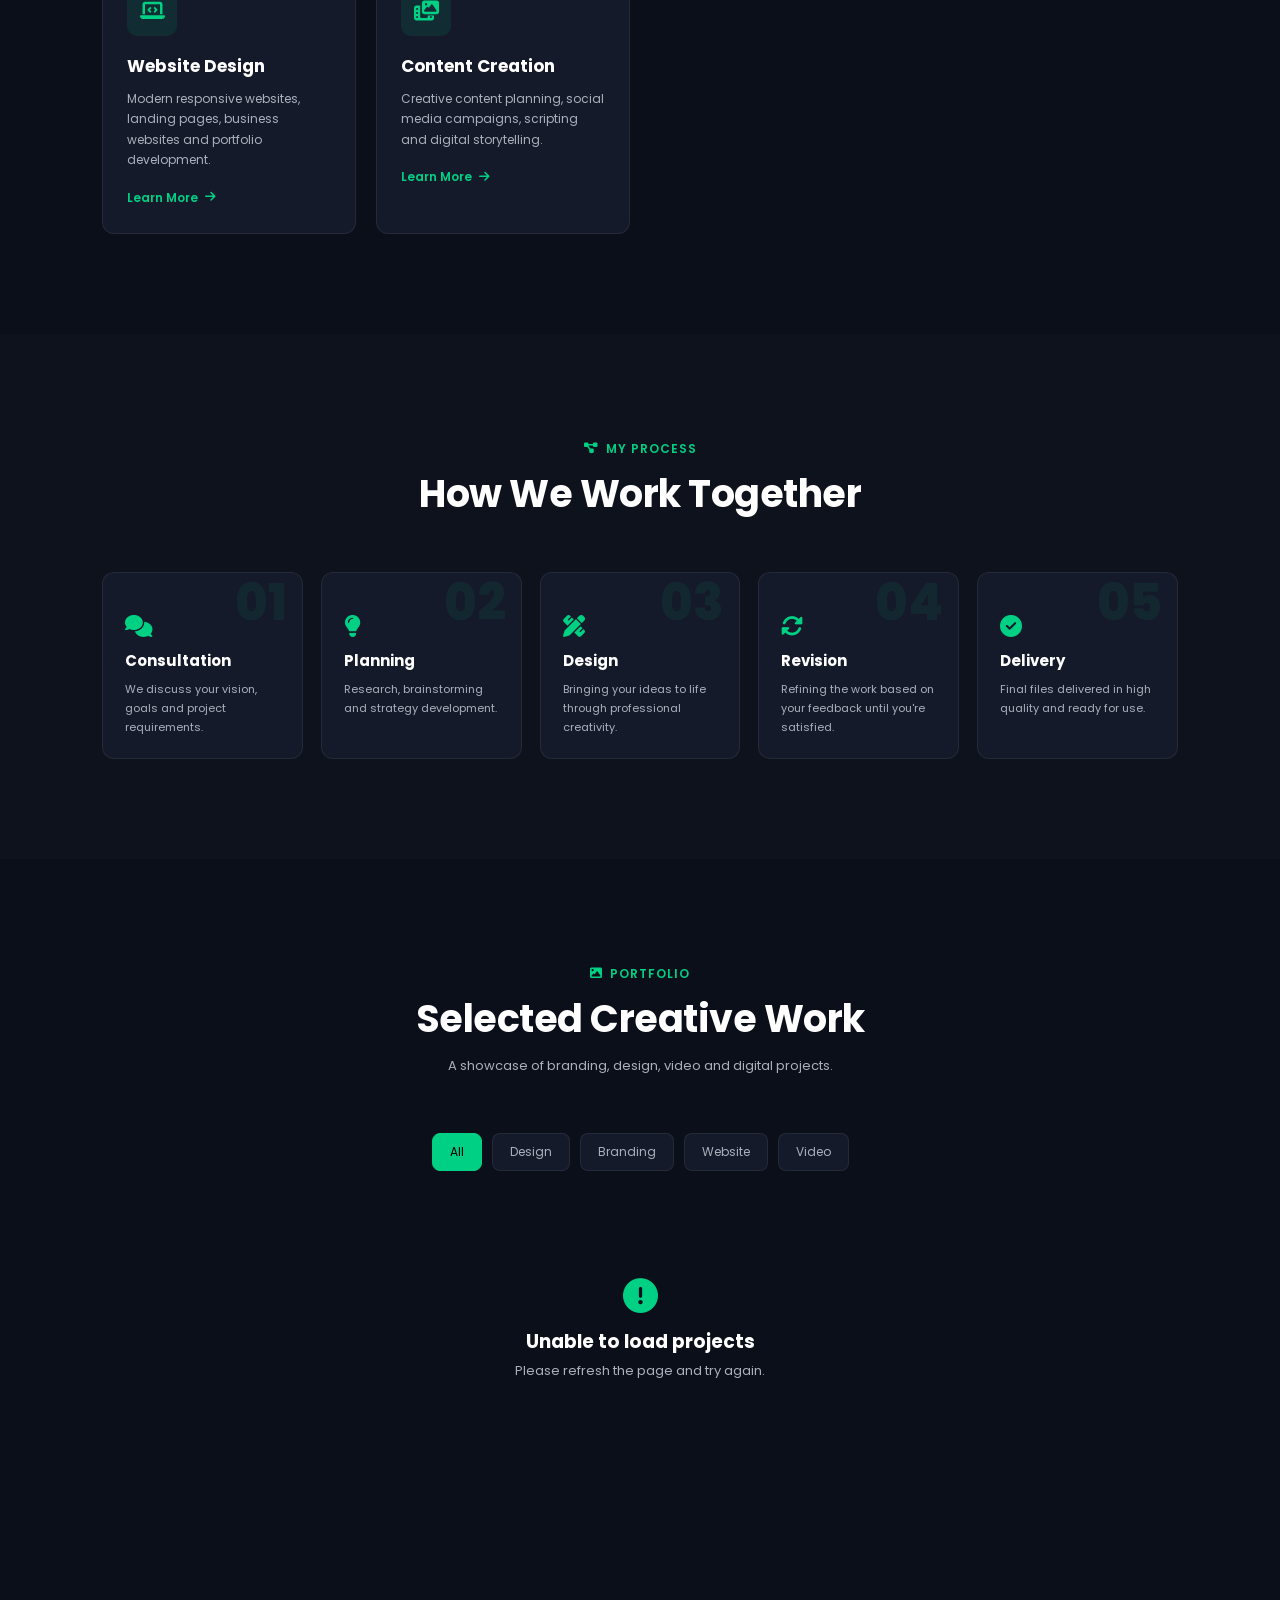
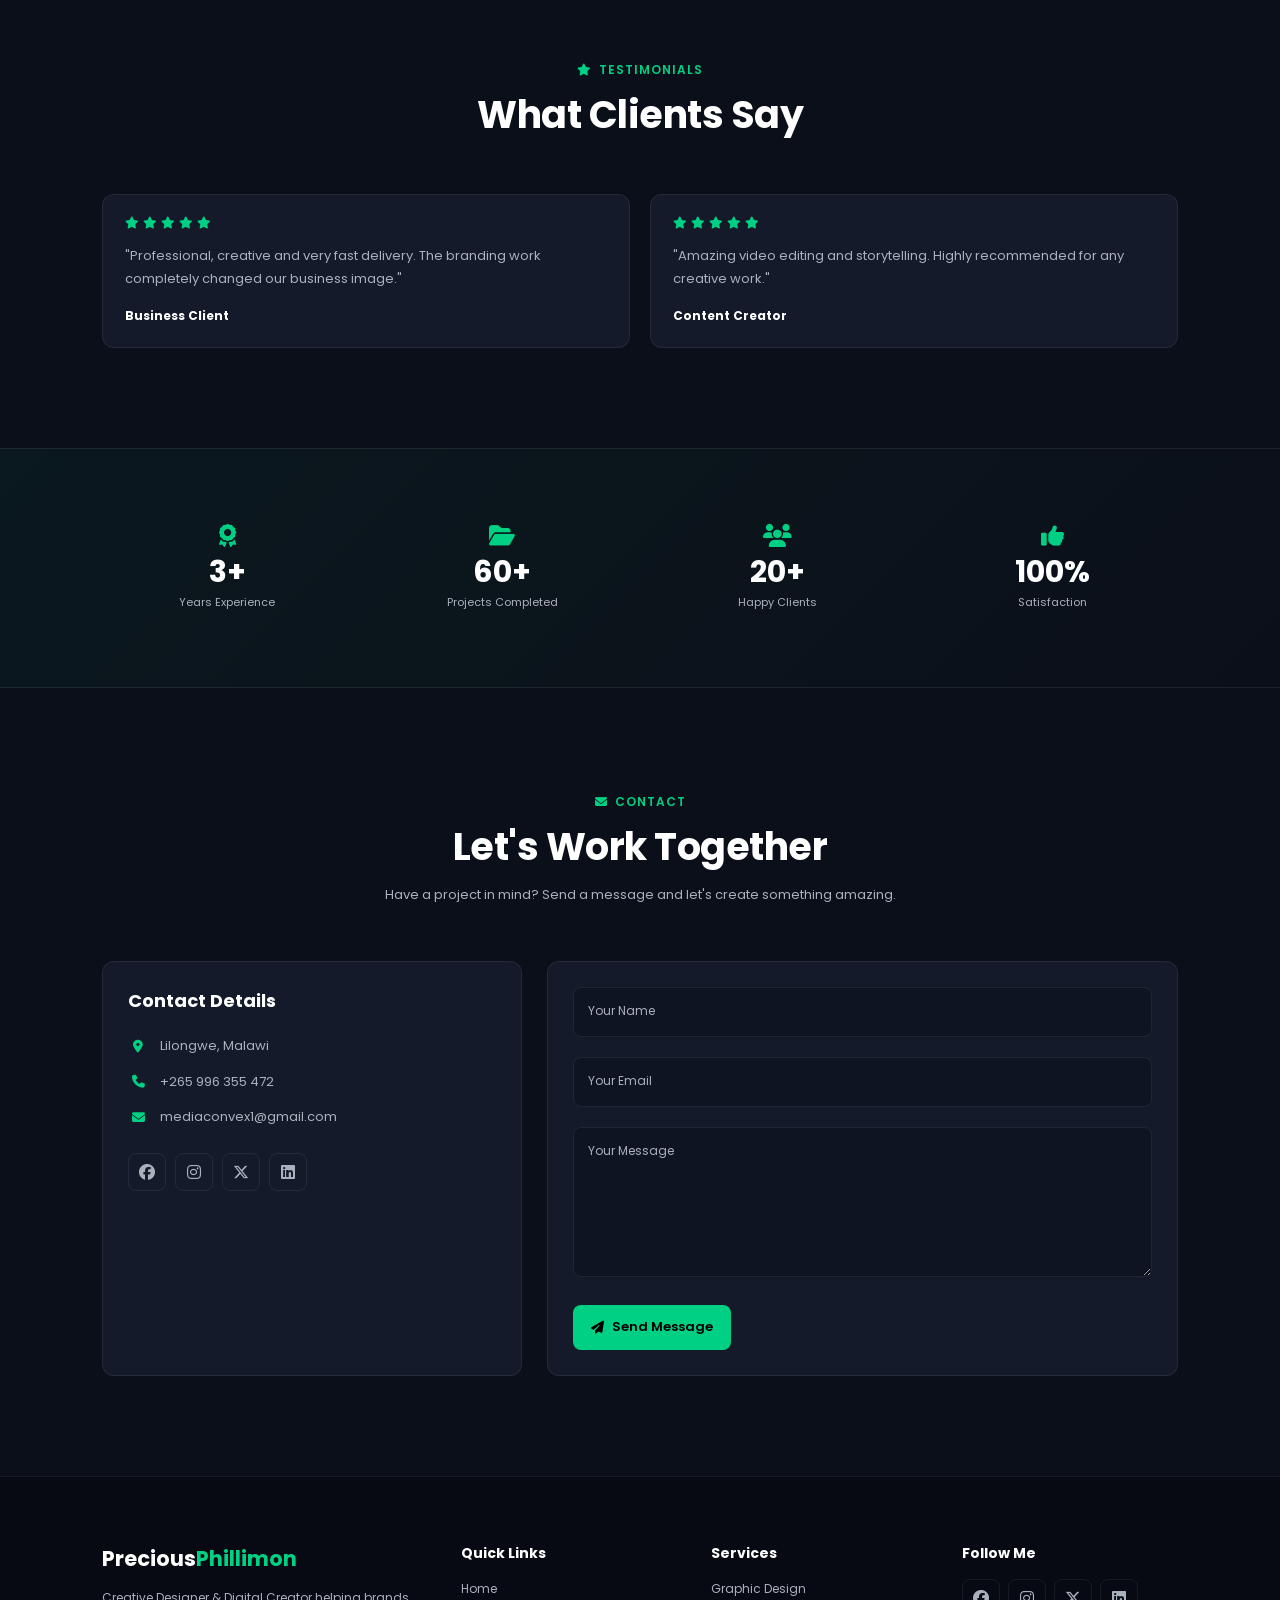
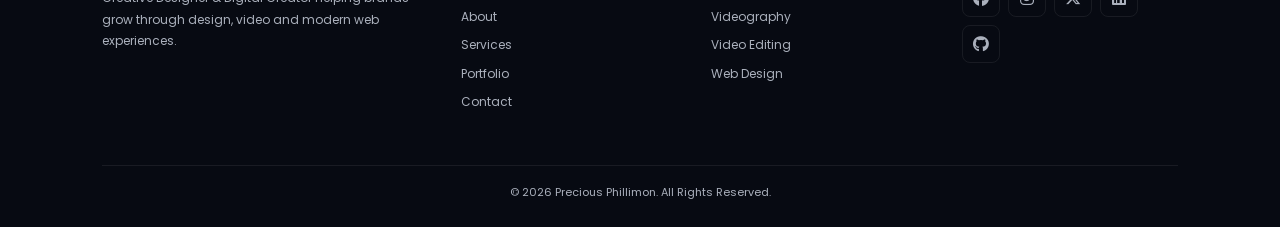
==== commit f81ea393: "Add files via upload" ====
--- a/index.html
+++ b/index.html
@@ -880,6 +880,14 @@
 
                 </button>
 
+              <button
+                    type="button"
+                    data-filter="web">
+
+                    Website
+
+                </button>
+
                 <button
                     type="button"
                     data-filter="video">
@@ -1288,7 +1296,75 @@
         <i class="fa-solid fa-arrow-up" aria-hidden="true"></i>
 
     </button>
-
+<!-- =====================================================
+     PROJECT MODAL
+===================================================== -->
+
+<div
+    id="projectModal"
+    class="project-modal"
+    aria-hidden="true"
+>
+
+    <div class="project-modal-content">
+
+        <button
+            type="button"
+            id="modalClose"
+            class="modal-close"
+            aria-label="Close project"
+        >
+            <i class="fa-solid fa-xmark"></i>
+        </button>
+
+
+        <div class="modal-image-wrapper">
+
+            <img
+                id="modalImage"
+                src=""
+                alt="Project preview"
+            >
+
+        </div>
+
+
+        <div class="modal-info">
+
+            <span
+                id="modalCategory"
+                class="modal-category"
+            >
+                Design
+            </span>
+
+
+            <h2 id="modalTitle">
+                Project Title
+            </h2>
+
+
+            <p id="modalDescription">
+                A project from my creative portfolio.
+            </p>
+
+
+            <a
+                id="modalLink"
+                href="#"
+                target="_blank"
+                rel="noopener noreferrer"
+                class="modal-project-link"
+            >
+                View Project
+                <i class="fa-solid fa-arrow-right"></i>
+            </a>
+
+        </div>
+
+    </div>
+
+</div>
 
     <!-- ===========================
             JAVASCRIPT
--- a/style.css
+++ b/style.css
@@ -2565,4 +2565,313 @@
         transition-duration: 0.01ms !important;
     }
 
+}
+/* =========================================================
+   PROJECT MODAL
+========================================================= */
+
+.project-modal {
+    position: fixed;
+    inset: 0;
+
+    background: rgba(0, 0, 0, 0.82);
+
+    display: flex;
+    align-items: center;
+    justify-content: center;
+
+    padding: 20px;
+
+    z-index: 99999;
+
+    opacity: 0;
+    visibility: hidden;
+
+    pointer-events: none;
+
+    transition:
+        opacity 0.3s ease,
+        visibility 0.3s ease;
+}
+
+
+.project-modal.active {
+    opacity: 1;
+    visibility: visible;
+    pointer-events: auto;
+}
+
+
+.project-modal-content {
+    position: relative;
+
+    width: 100%;
+    max-width: 850px;
+
+    max-height: 90vh;
+
+    overflow-y: auto;
+
+    background: var(--card);
+
+    border: 1px solid var(--border);
+
+    border-radius: 18px;
+
+    box-shadow:
+        0 25px 80px rgba(0, 0, 0, 0.55);
+
+    transform: translateY(30px) scale(0.96);
+
+    transition:
+        transform 0.3s ease;
+}
+
+
+.project-modal.active
+.project-modal-content {
+    transform:
+        translateY(0)
+        scale(1);
+}
+
+
+/* =========================================================
+   MODAL CLOSE
+========================================================= */
+
+.modal-close {
+    position: absolute;
+
+    top: 15px;
+    right: 15px;
+
+    width: 42px;
+    height: 42px;
+
+    border: none;
+
+    border-radius: 50%;
+
+    background: rgba(0, 0, 0, 0.65);
+
+    color: #fff;
+
+    font-size: 18px;
+
+    cursor: pointer;
+
+    z-index: 5;
+
+    display: flex;
+
+    align-items: center;
+
+    justify-content: center;
+
+    transition: 0.3s;
+}
+
+
+.modal-close:hover {
+    background: var(--primary);
+    color: #000;
+
+    transform: rotate(90deg);
+}
+
+
+/* =========================================================
+   MODAL IMAGE
+========================================================= */
+
+.modal-image-wrapper {
+    width: 100%;
+
+    background: #080b12;
+
+    border-radius:
+        18px
+        18px
+        0
+        0;
+
+    overflow: hidden;
+}
+
+
+.modal-image-wrapper img {
+    width: 100%;
+
+    max-height: 500px;
+
+    object-fit: contain;
+
+    margin: auto;
+}
+
+
+/* =========================================================
+   MODAL INFO
+========================================================= */
+
+.modal-info {
+    padding: 28px;
+}
+
+
+.modal-category {
+    display: inline-block;
+
+    color: var(--primary);
+
+    font-size: 13px;
+
+    font-weight: 600;
+
+    margin-bottom: 8px;
+}
+
+
+.modal-info h2 {
+    font-size: 30px;
+
+    margin-bottom: 12px;
+}
+
+
+.modal-info p {
+    color: var(--muted);
+
+    line-height: 1.7;
+
+    margin-bottom: 22px;
+}
+
+
+/* =========================================================
+   MODAL PROJECT BUTTON
+========================================================= */
+
+.modal-project-link {
+    display: inline-flex;
+
+    align-items: center;
+
+    gap: 8px;
+
+    background: var(--primary);
+
+    color: #000;
+
+    padding: 12px 18px;
+
+    border-radius: 8px;
+
+    font-weight: 600;
+
+    transition: 0.3s;
+}
+
+
+.modal-project-link:hover {
+    transform: translateY(-3px);
+
+    box-shadow:
+        0 8px 25px
+        rgba(0, 208, 132, 0.25);
+}
+
+
+/* =========================================================
+   PREVENT PAGE SCROLL WHEN MODAL IS OPEN
+========================================================= */
+
+body.modal-open {
+    overflow: hidden;
+}
+
+
+/* =========================================================
+   PROJECT CARD
+========================================================= */
+
+.portfolio-card {
+    cursor: pointer;
+}
+
+
+.project-preview-btn {
+    border: none;
+
+    background: transparent;
+
+    color: #fff;
+
+    font: inherit;
+
+    cursor: pointer;
+
+    display: inline-flex;
+
+    align-items: center;
+
+    gap: 8px;
+
+    margin-top: 10px;
+}
+
+
+.project-preview-btn:hover {
+    color: var(--primary);
+}
+
+
+/* =========================================================
+   MOBILE MODAL
+========================================================= */
+
+@media (max-width: 600px) {
+
+    .project-modal {
+        padding: 12px;
+    }
+
+
+    .project-modal-content {
+        max-height: 92vh;
+
+        border-radius: 14px;
+    }
+
+
+    .modal-image-wrapper {
+        border-radius:
+            14px
+            14px
+            0
+            0;
+    }
+
+
+    .modal-image-wrapper img {
+        max-height: 350px;
+    }
+
+
+    .modal-info {
+        padding: 20px;
+    }
+
+
+    .modal-info h2 {
+        font-size: 24px;
+    }
+
+
+    .modal-close {
+        width: 38px;
+        height: 38px;
+    }
+
 }
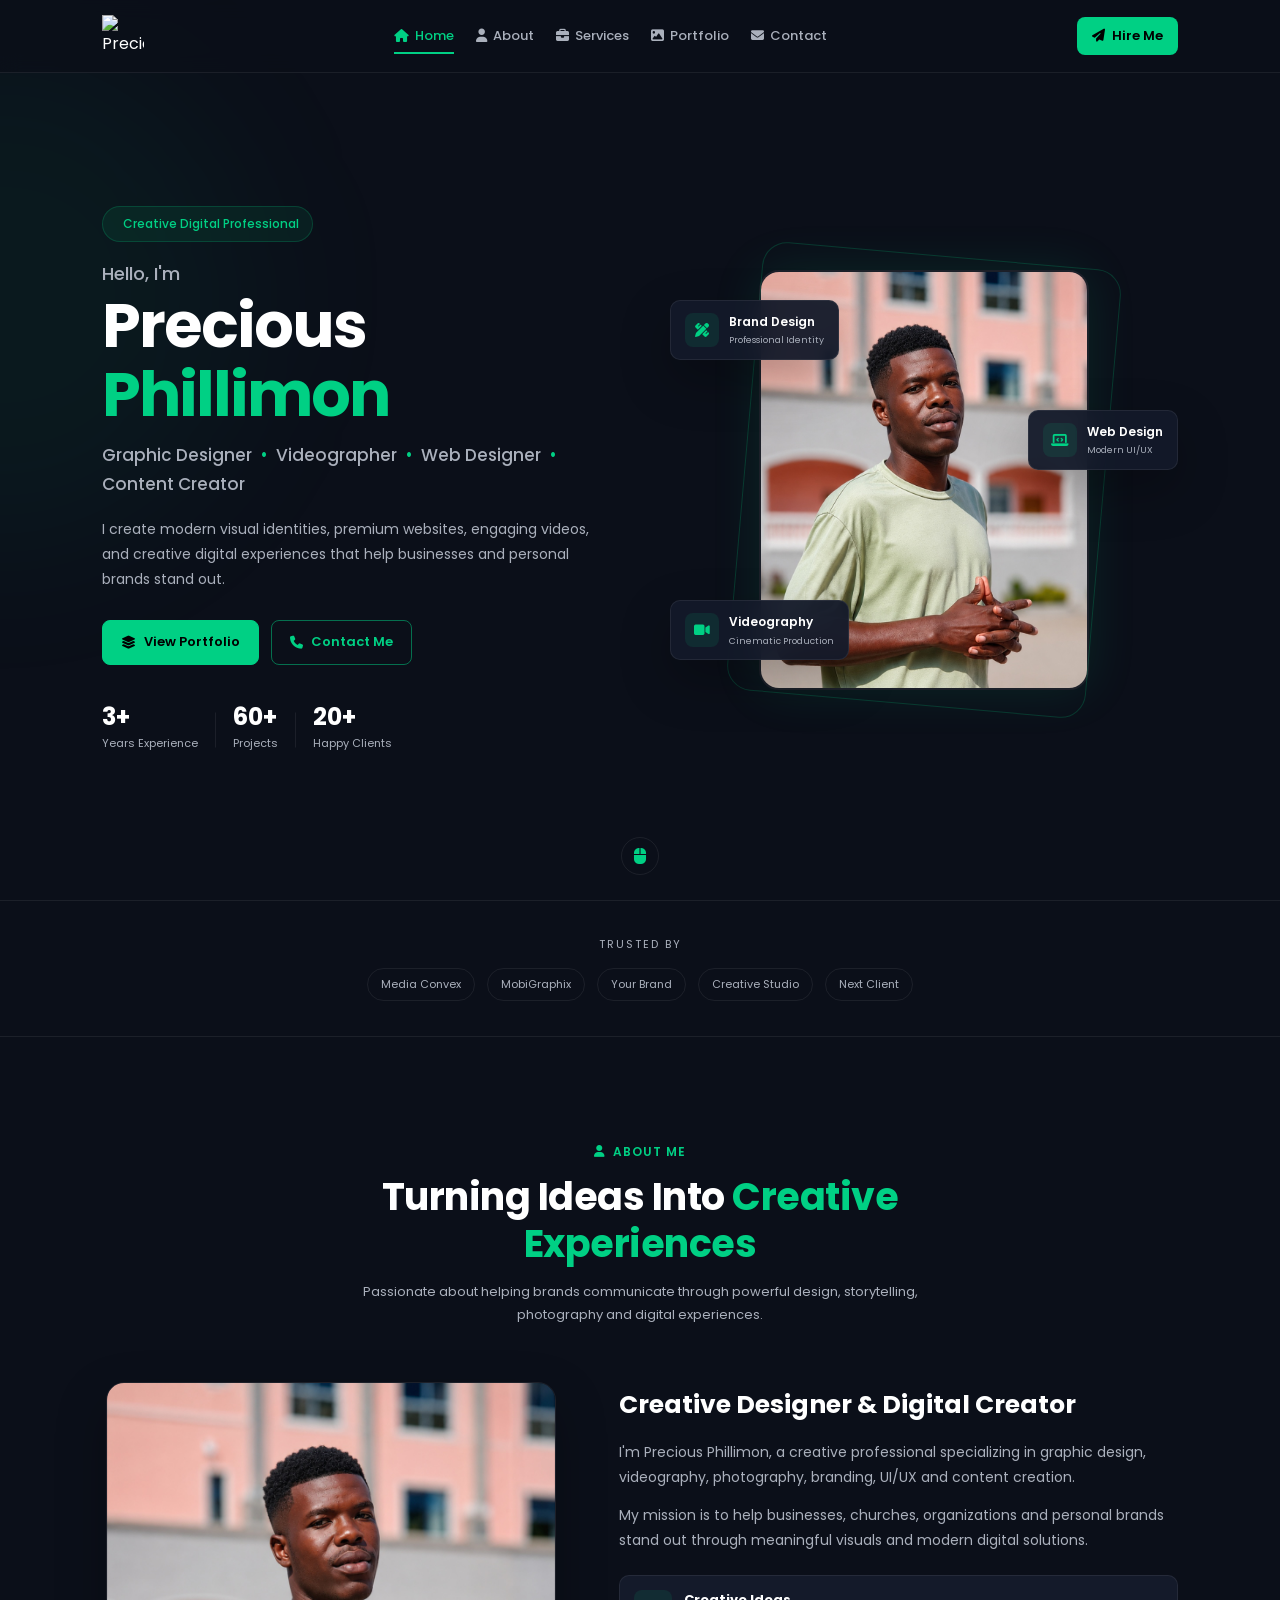
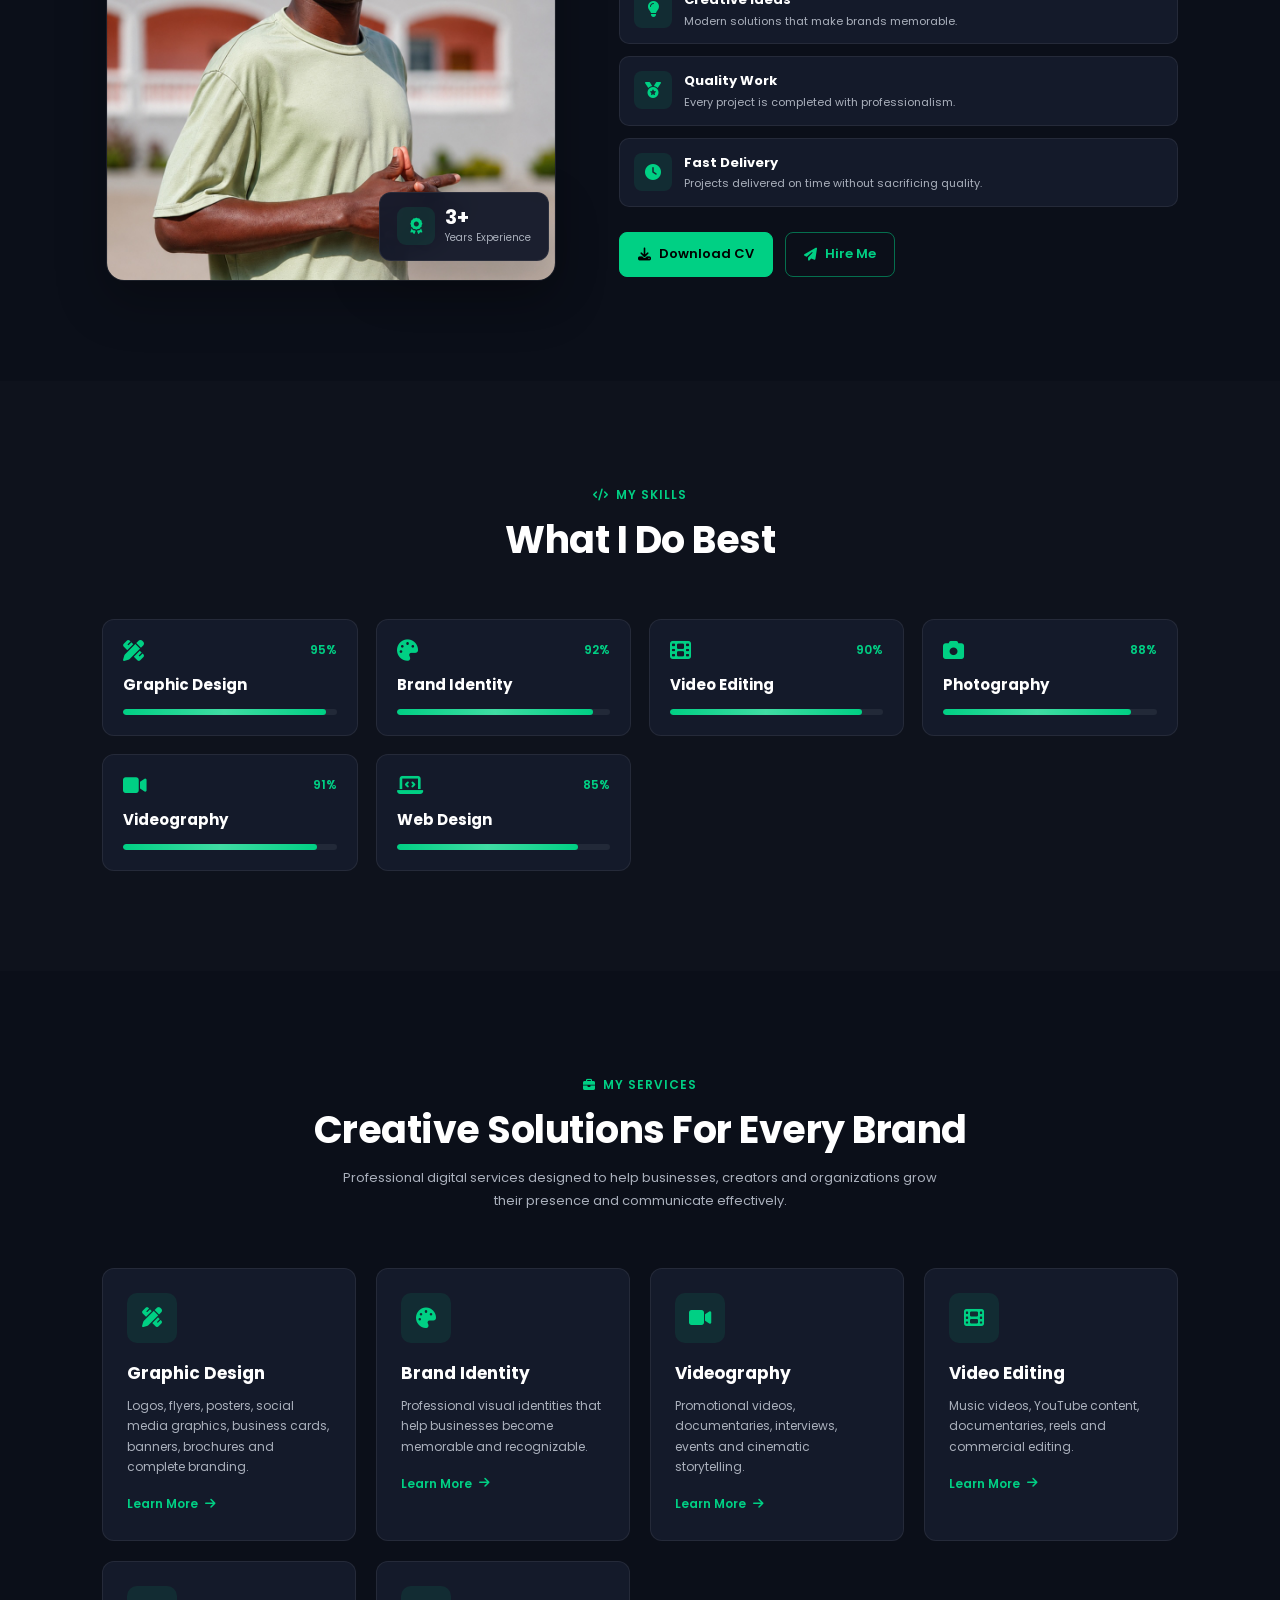
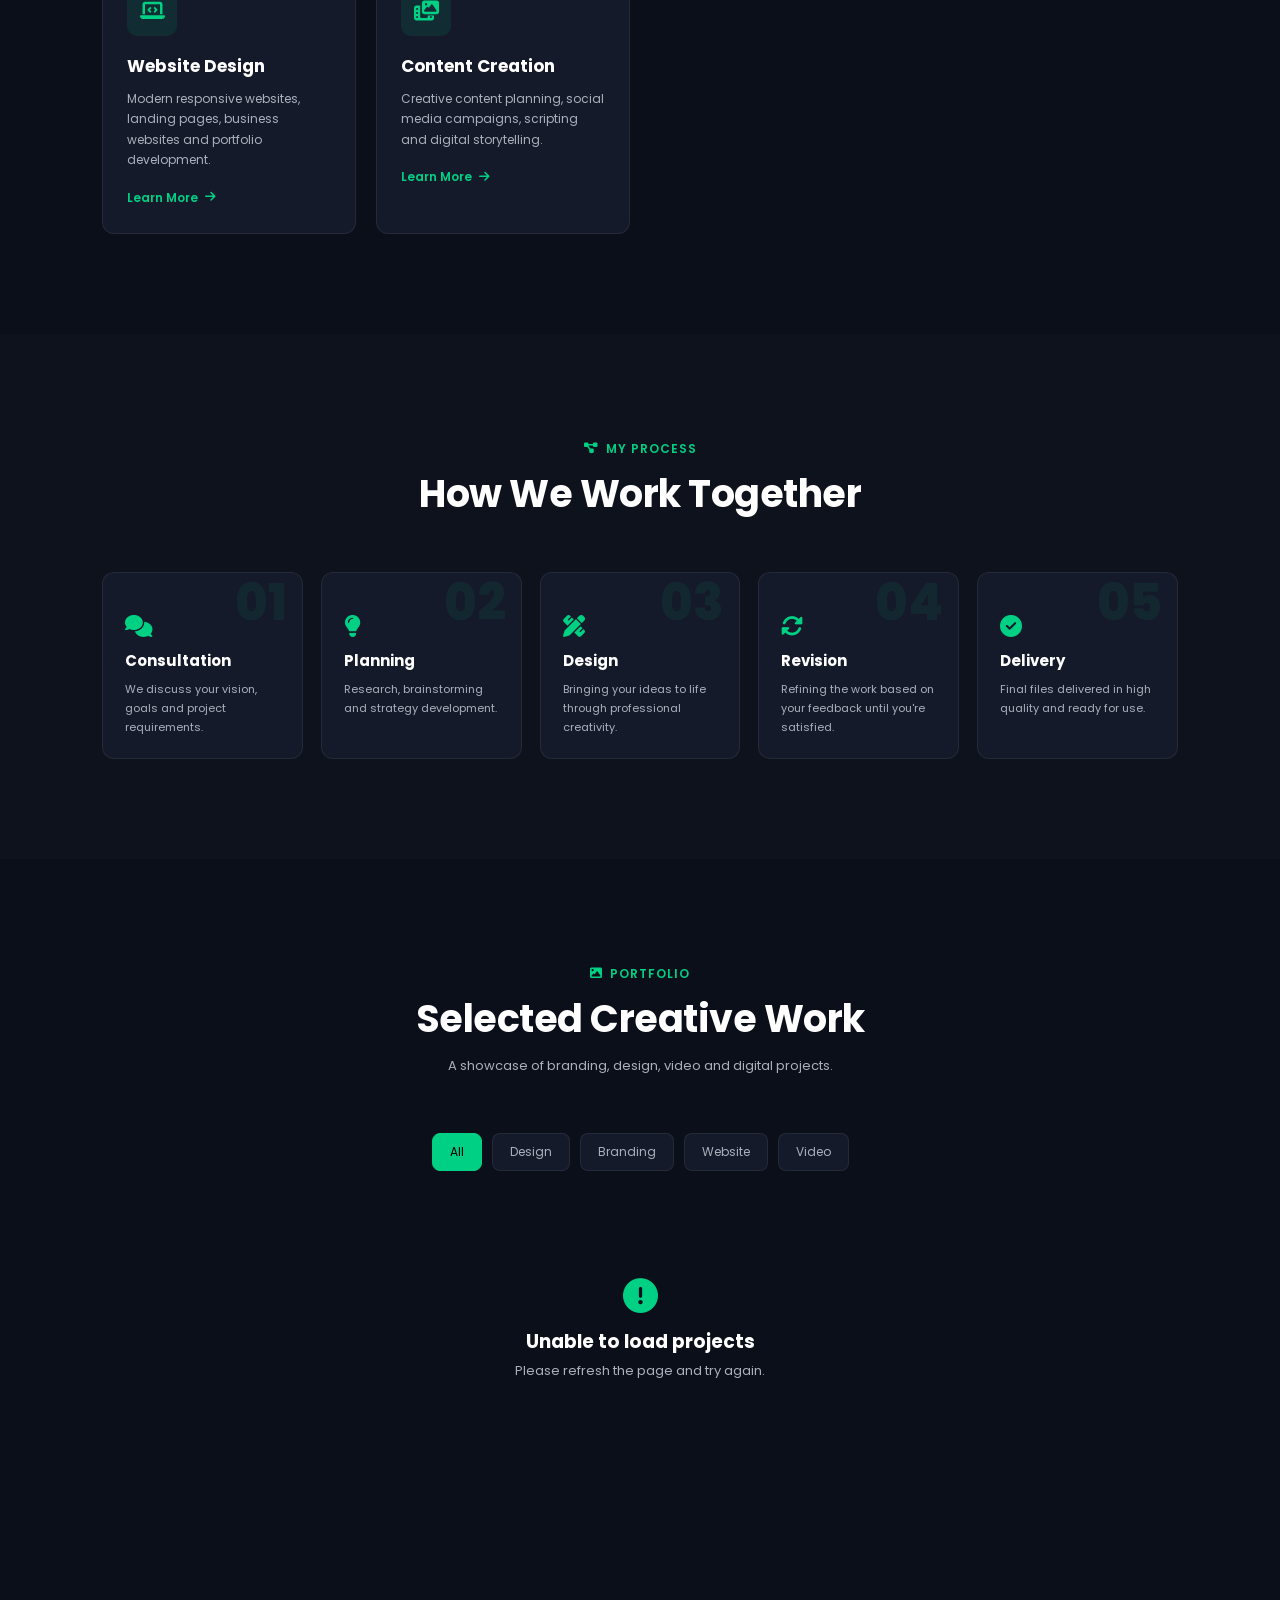
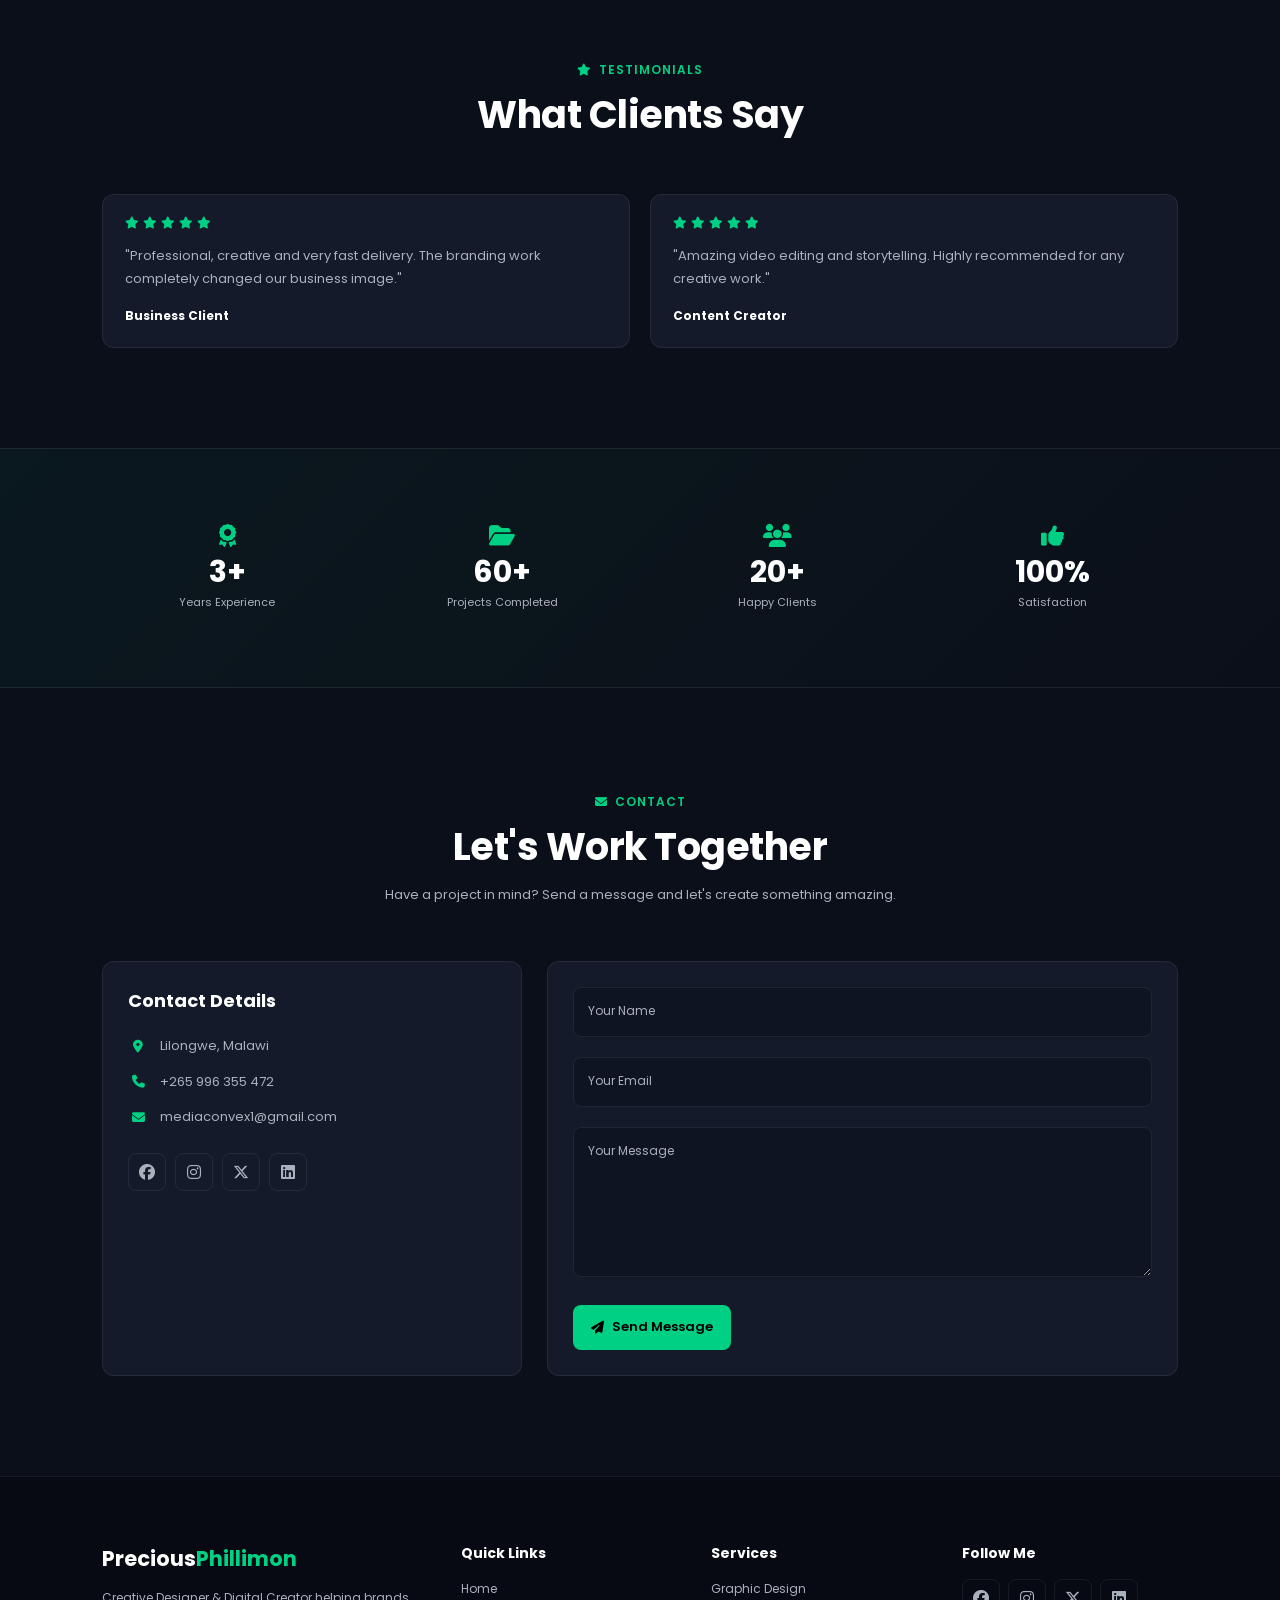
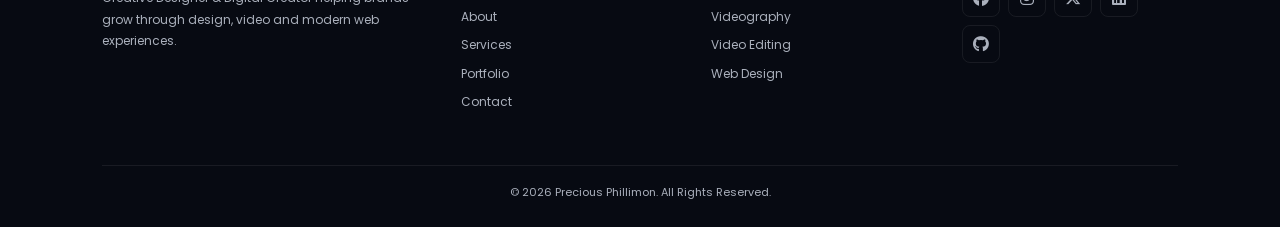
==== commit 284a3714: "Add files via upload" ====
--- a/index.html
+++ b/index.html
@@ -7,12 +7,31 @@
 
     <title>Precious Phillimon | Creative Designer</title>
 
-    <meta name="description"
-        content="Creative Graphic Designer, Videographer, Web Designer and Content Creator from Malawi.">
-
-    <meta name="theme-color" content="#0b0f19">
-
-    <link rel="icon" href="favicon.png">
+<meta name="description" content="Precious Phillimon is a creative designer specializing in graphic design, branding, web development, video editing and digital content.">
+
+<link rel="canonical" href="https://precious.qzz.io/">
+
+<!-- Favicon -->
+<link rel="icon" type="image/png" href="favicon.png">
+
+<!-- Open Graph -->
+<meta property="og:type" content="website">
+<meta property="og:url" content="https://precious.qzz.io/">
+<meta property="og:site_name" content="Precious Phillimon">
+<meta property="og:title" content="Precious Phillimon | Creative Designer">
+<meta property="og:description" content="Creative designer specializing in graphic design, branding, web development, video editing and digital content.">
+<meta property="og:image" content="https://precious.qzz.io/og-image.jpg">
+
+<!-- Google site name -->
+<script type="application/ld+json">
+{
+  "@context": "https://schema.org",
+  "@type": "WebSite",
+  "name": "Precious Phillimon",
+  "alternateName": "Precious Phillimon Creative Designer",
+  "url": "https://precious.qzz.io/"
+}
+</script>
 
     <!-- Google Font -->
     <link rel="preconnect" href="https://fonts.googleapis.com">
@@ -52,9 +71,8 @@
 
             <!-- Logo -->
             <a href="#home" class="logo" aria-label="Precious Phillimon Home">
-                <i class="fa-solid fa-cube" aria-hidden="true"></i>
-                <span>Precious</span>
-            </a>
+    <img src="Favicon.png" alt="Precious Phillimon Logo">
+</a>
 
             <!-- Navigation -->
             <nav id="nav" aria-label="Main navigation">
--- a/style.css
+++ b/style.css
@@ -158,8 +158,8 @@
 
     background: rgba(11, 15, 25, 0.75);
 
-    backdrop-filter: blur(15px);
-    -webkit-backdrop-filter: blur(15px);
+    backdrop-filter: blur(10px);
+    -webkit-backdrop-filter: blur(10px);
 
     border-bottom: 1px solid var(--border);
 
@@ -197,21 +197,18 @@
 .logo {
     display: flex;
     align-items: center;
-    gap: 8px;
-
-    font-size: 18px;
+    gap: 10px;
+    text-decoration: none;
+}
+
+.logo img {
+    width: 42px;
+    height: 42px;
+    object-fit: contain;
+}
+
+.logo span {
     font-weight: 700;
-
-    white-space: nowrap;
-}
-
-.logo i {
-    color: var(--primary);
-    font-size: 20px;
-}
-
-.logo span {
-    color: var(--primary);
 }
 
 
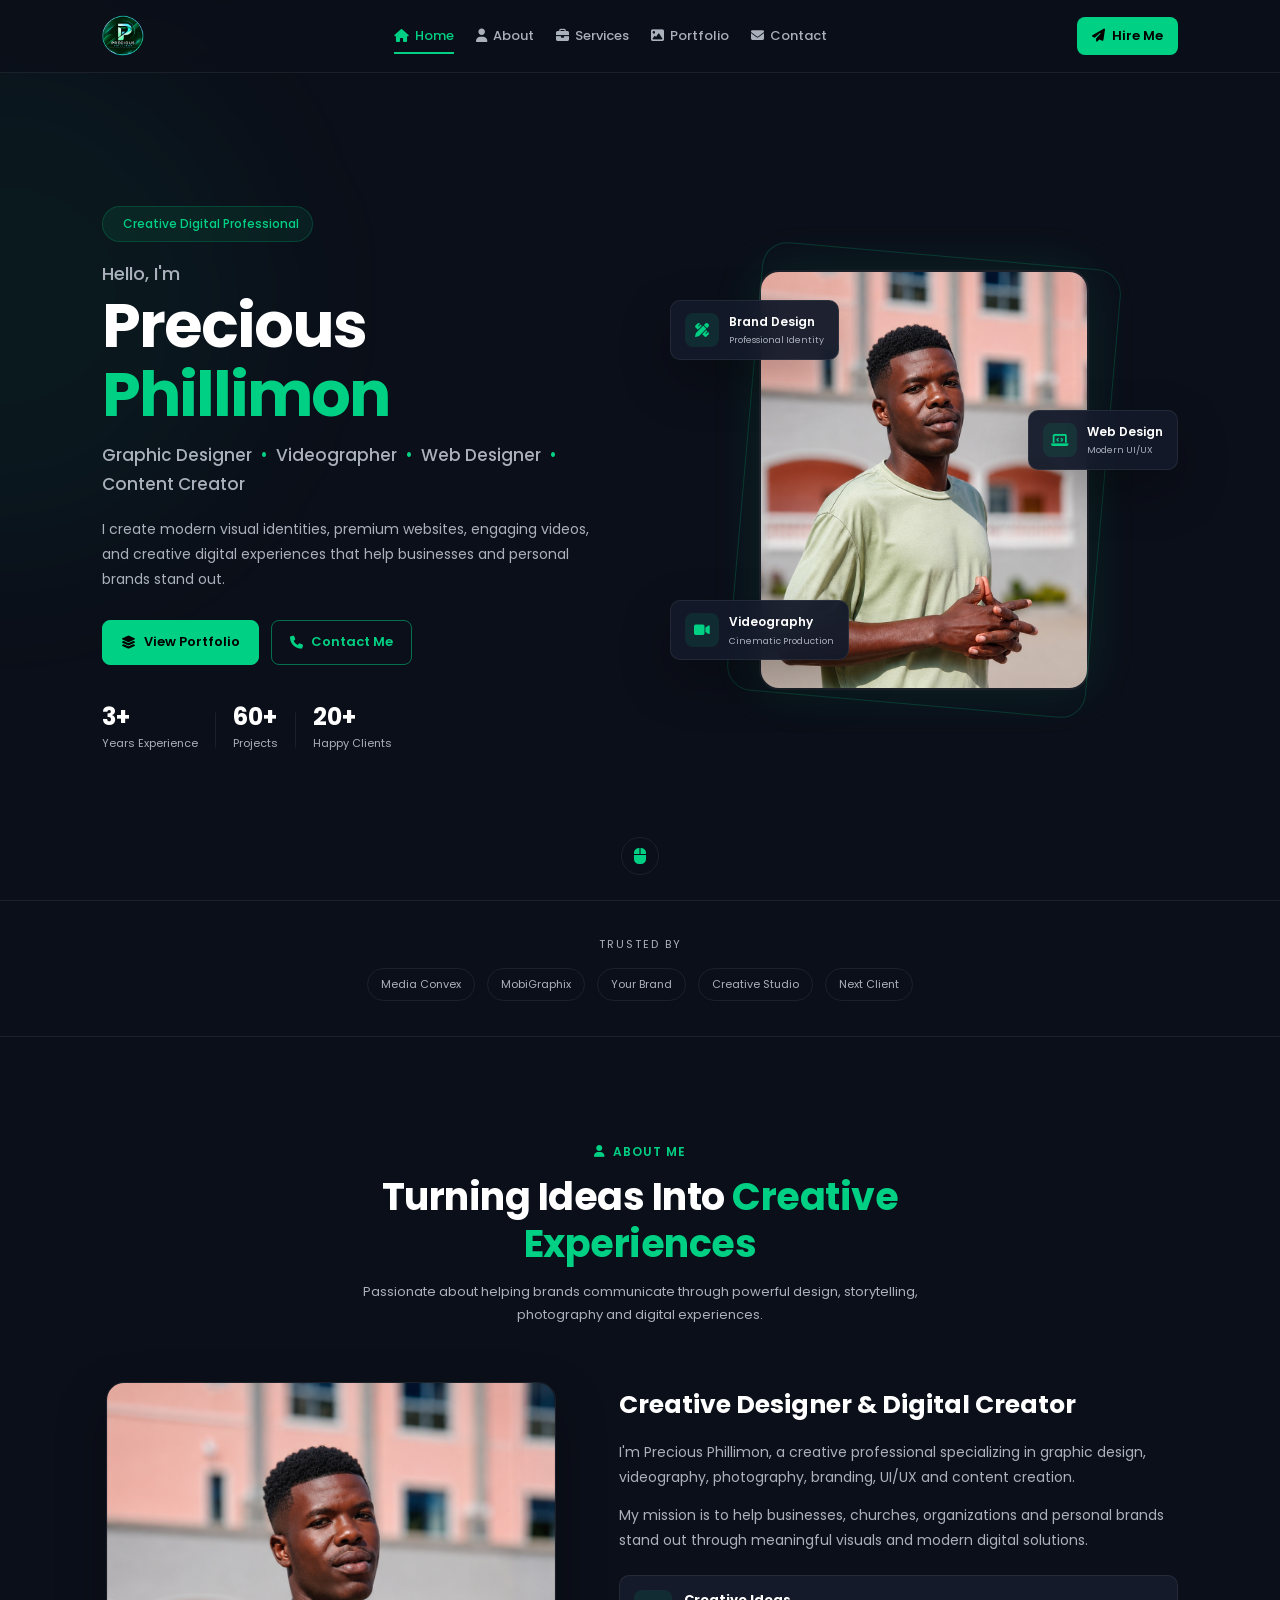
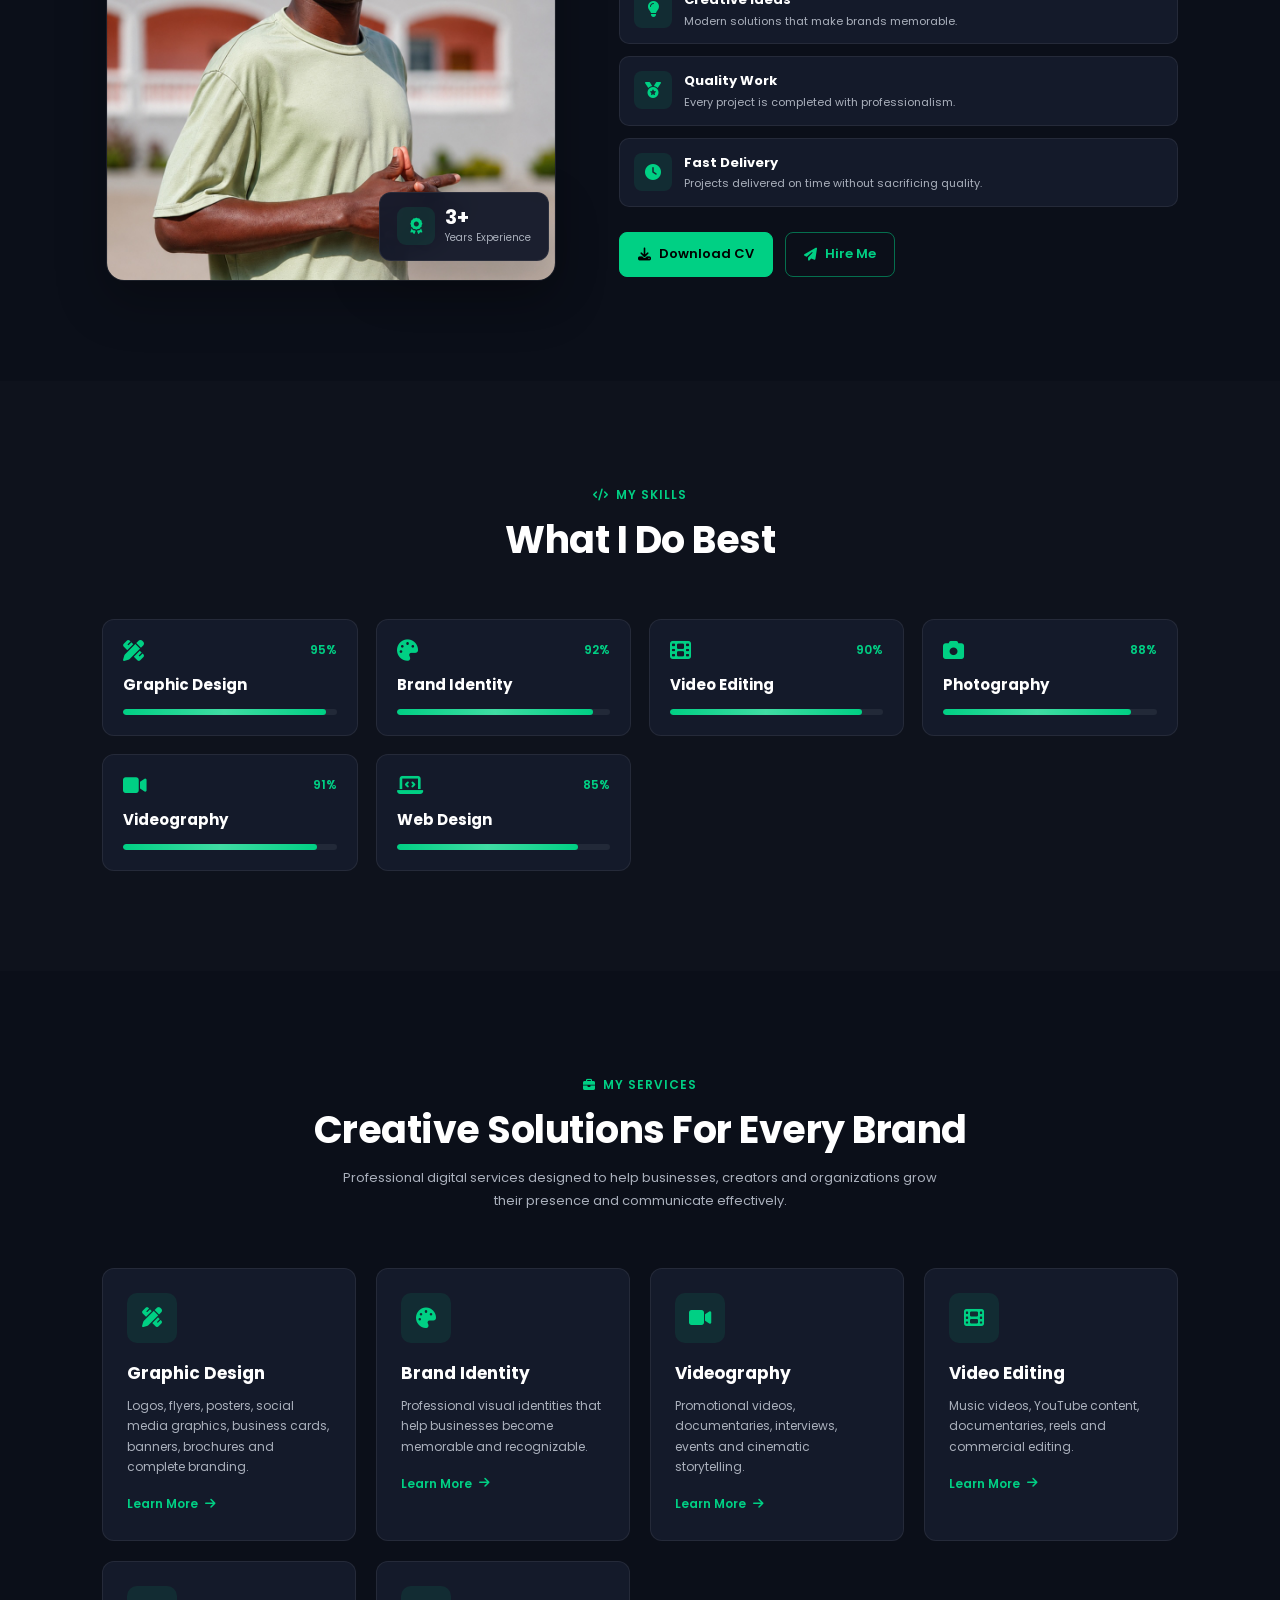
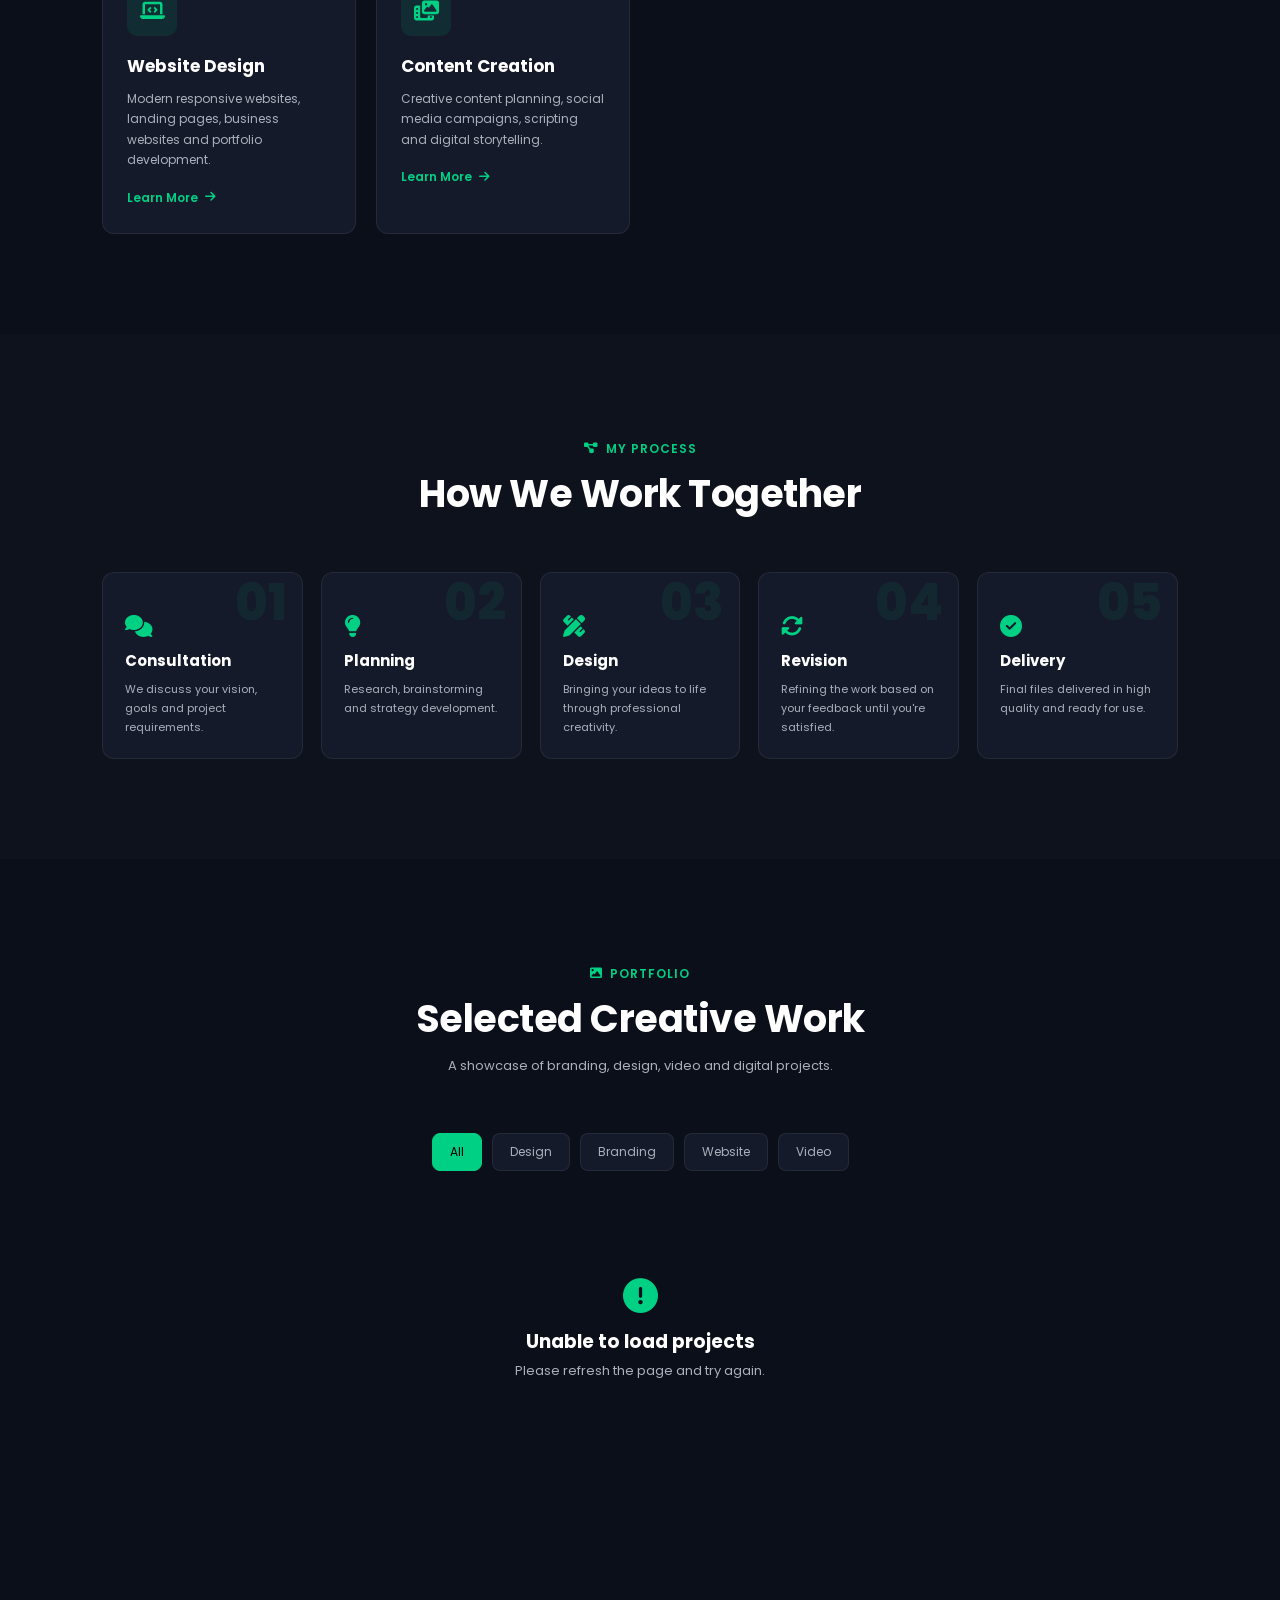
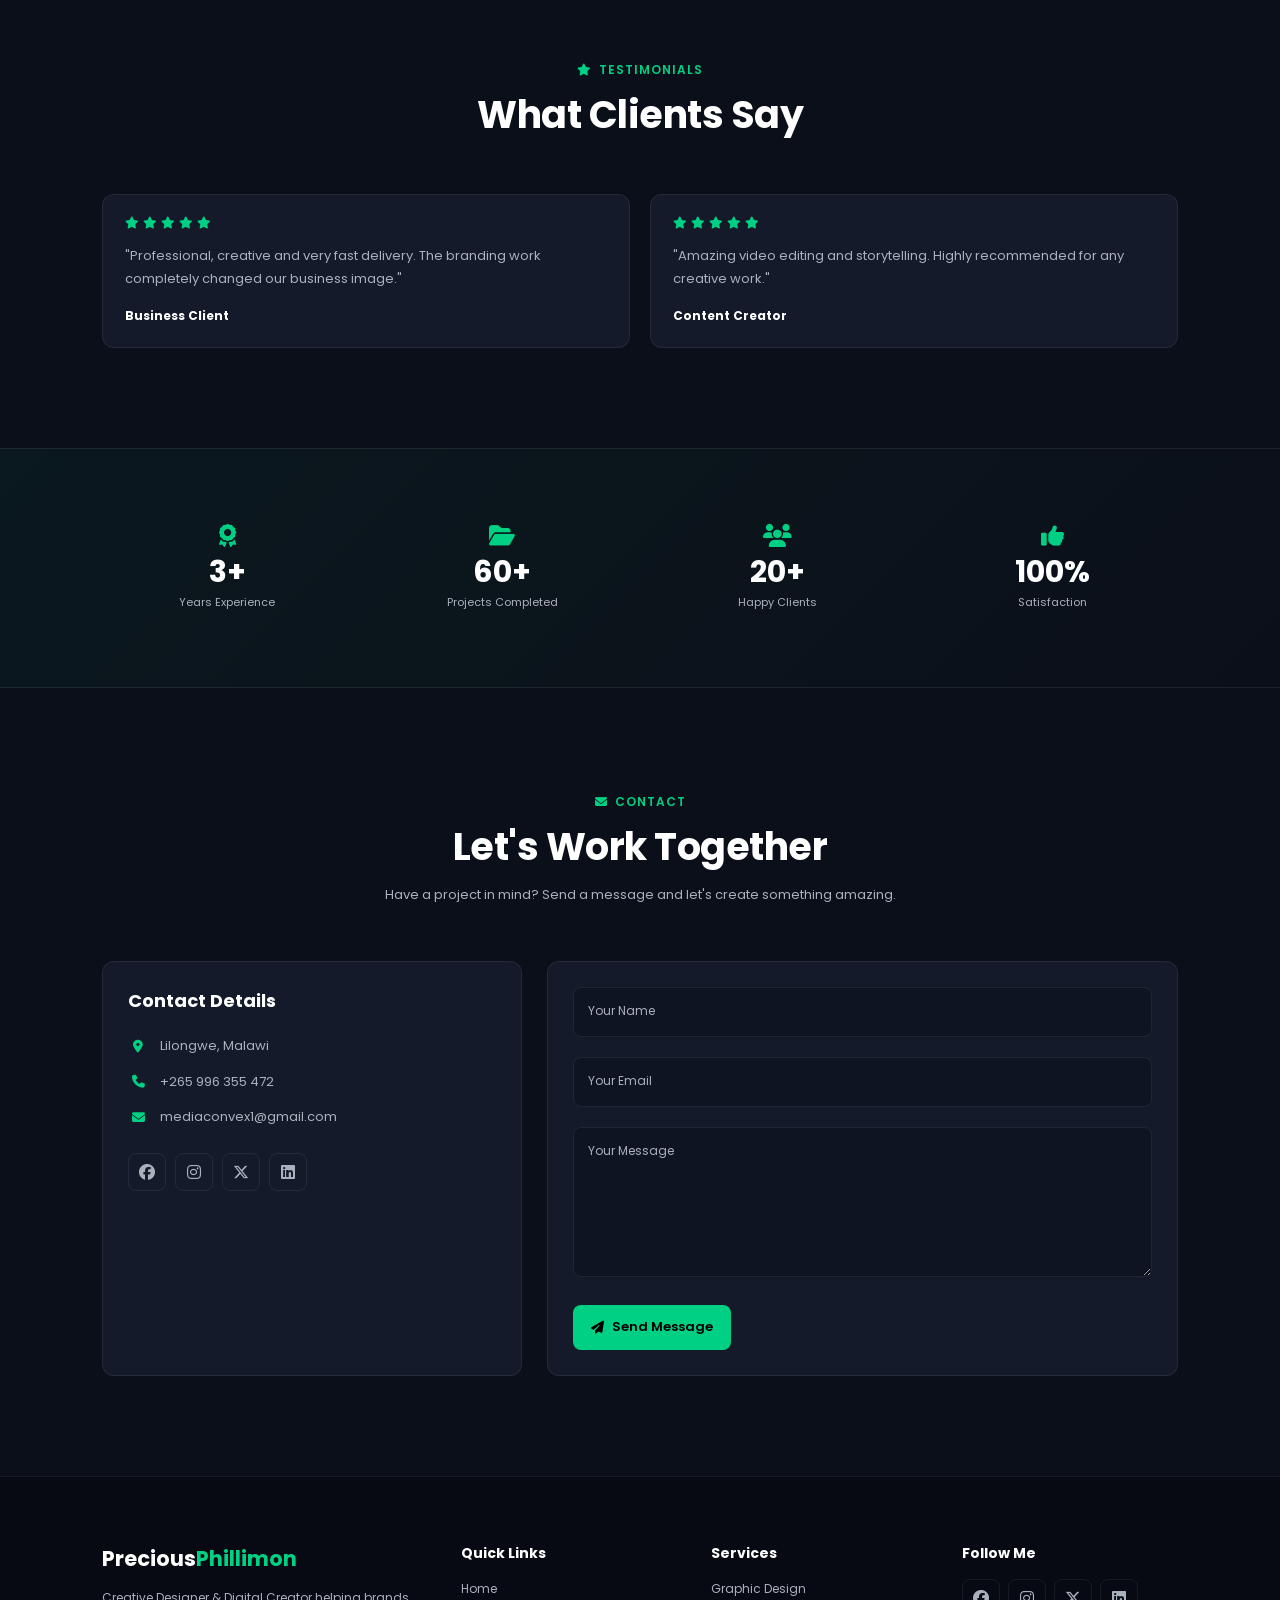
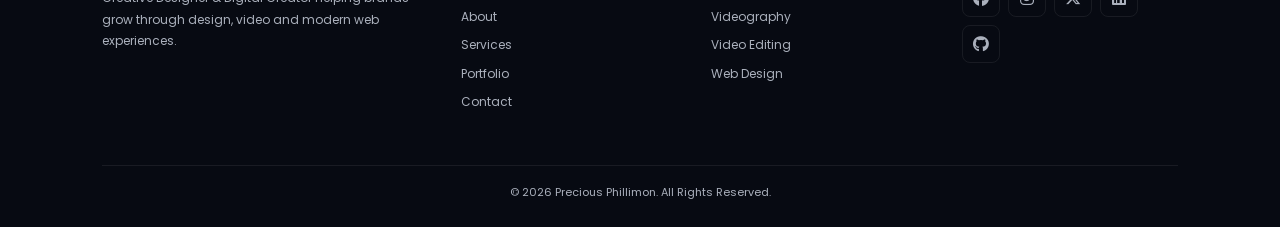
==== commit 402645be: "Update index.html" ====
--- a/index.html
+++ b/index.html
@@ -71,7 +71,7 @@
 
             <!-- Logo -->
             <a href="#home" class="logo" aria-label="Precious Phillimon Home">
-    <img src="Favicon.png" alt="Precious Phillimon Logo">
+    <img src="favicon.png" alt="Precious Phillimon Logo">
 </a>
 
             <!-- Navigation -->
@@ -1391,4 +1391,4 @@
     <script src="main.js"></script>
 
 </body>
-</html>+</html>
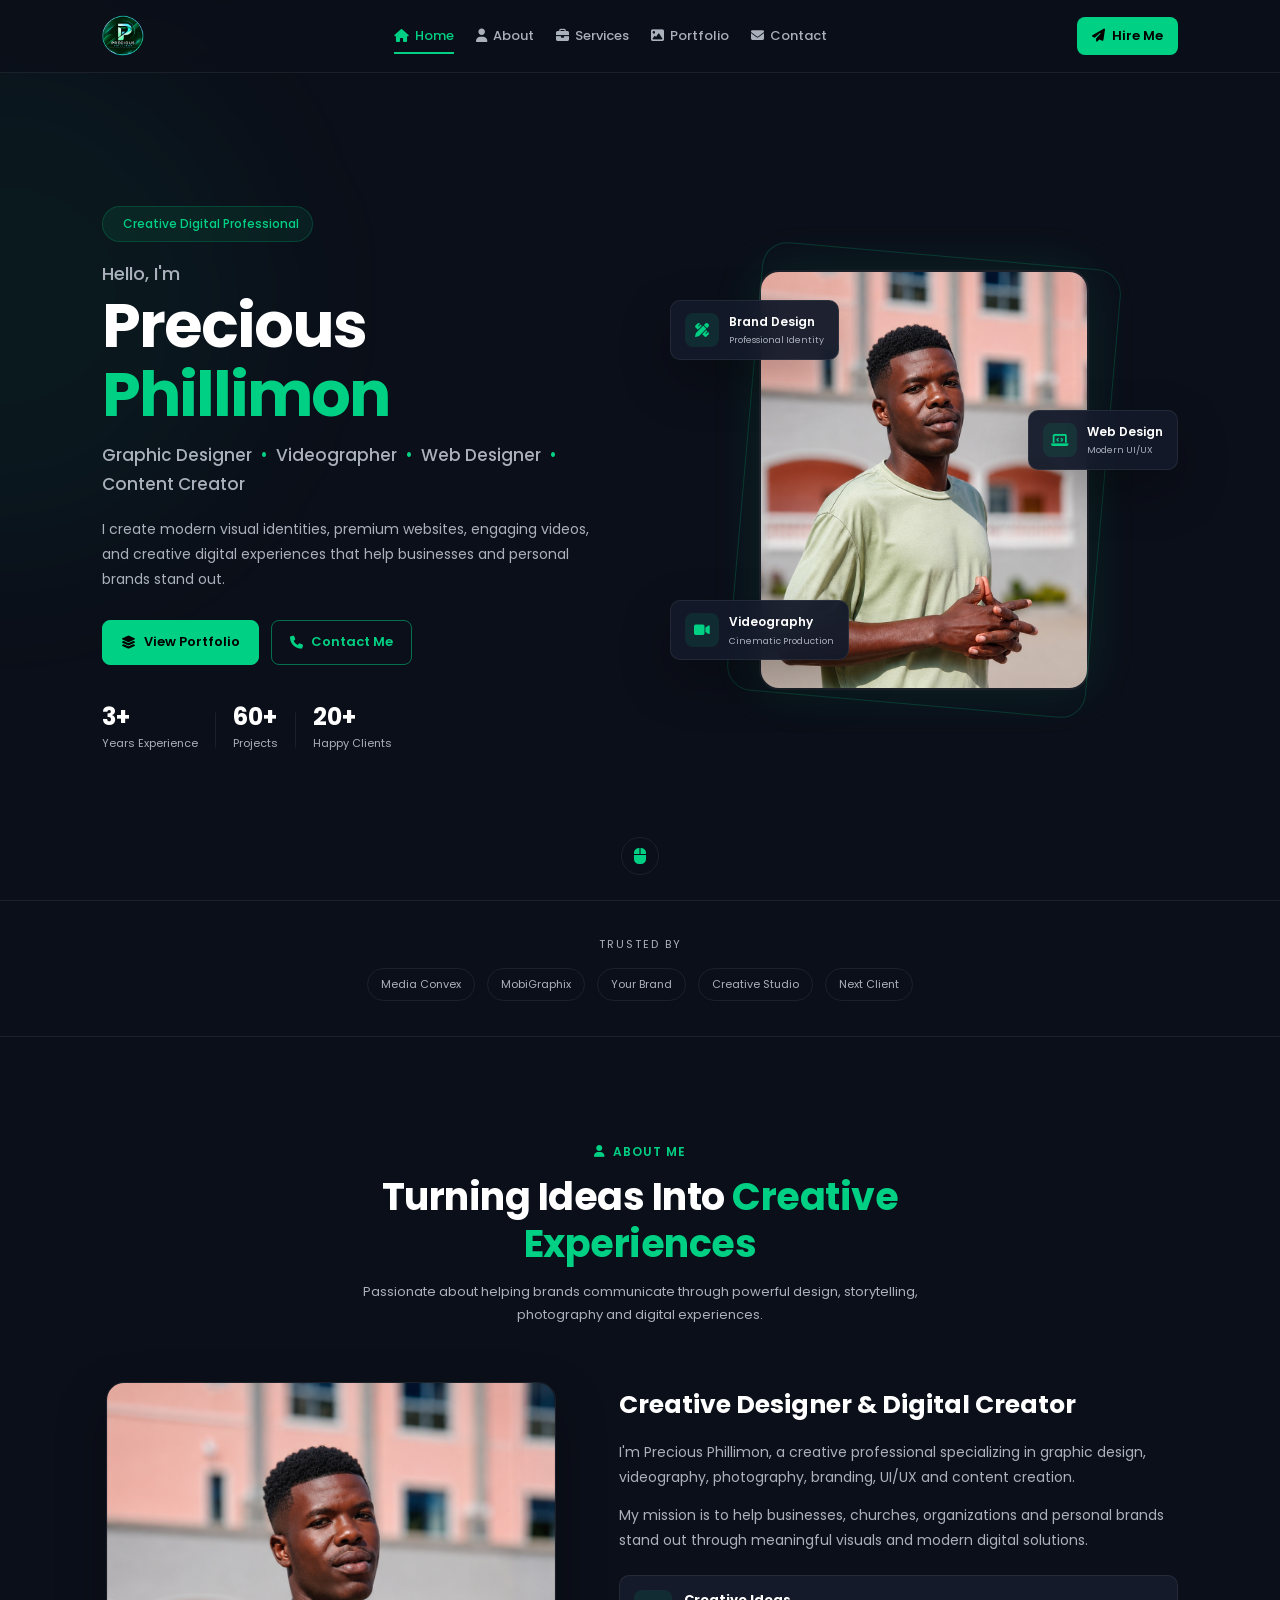
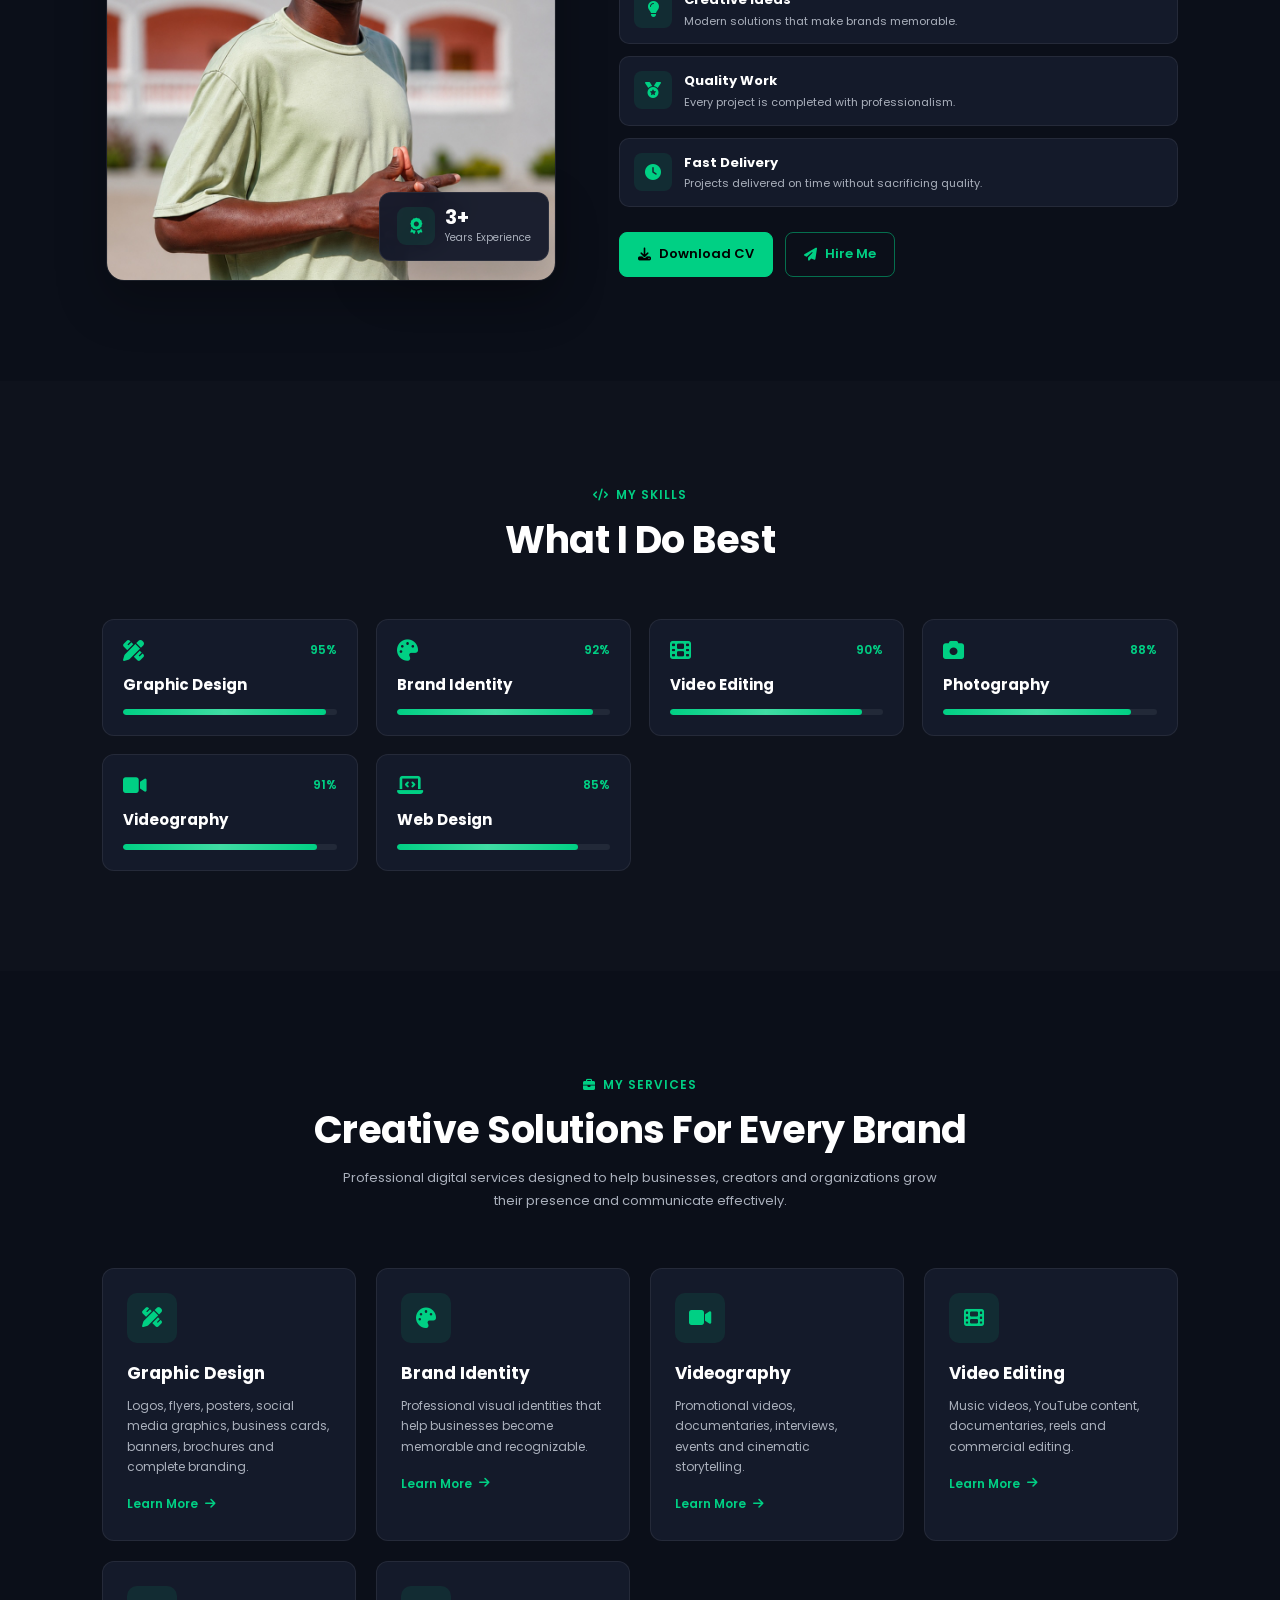
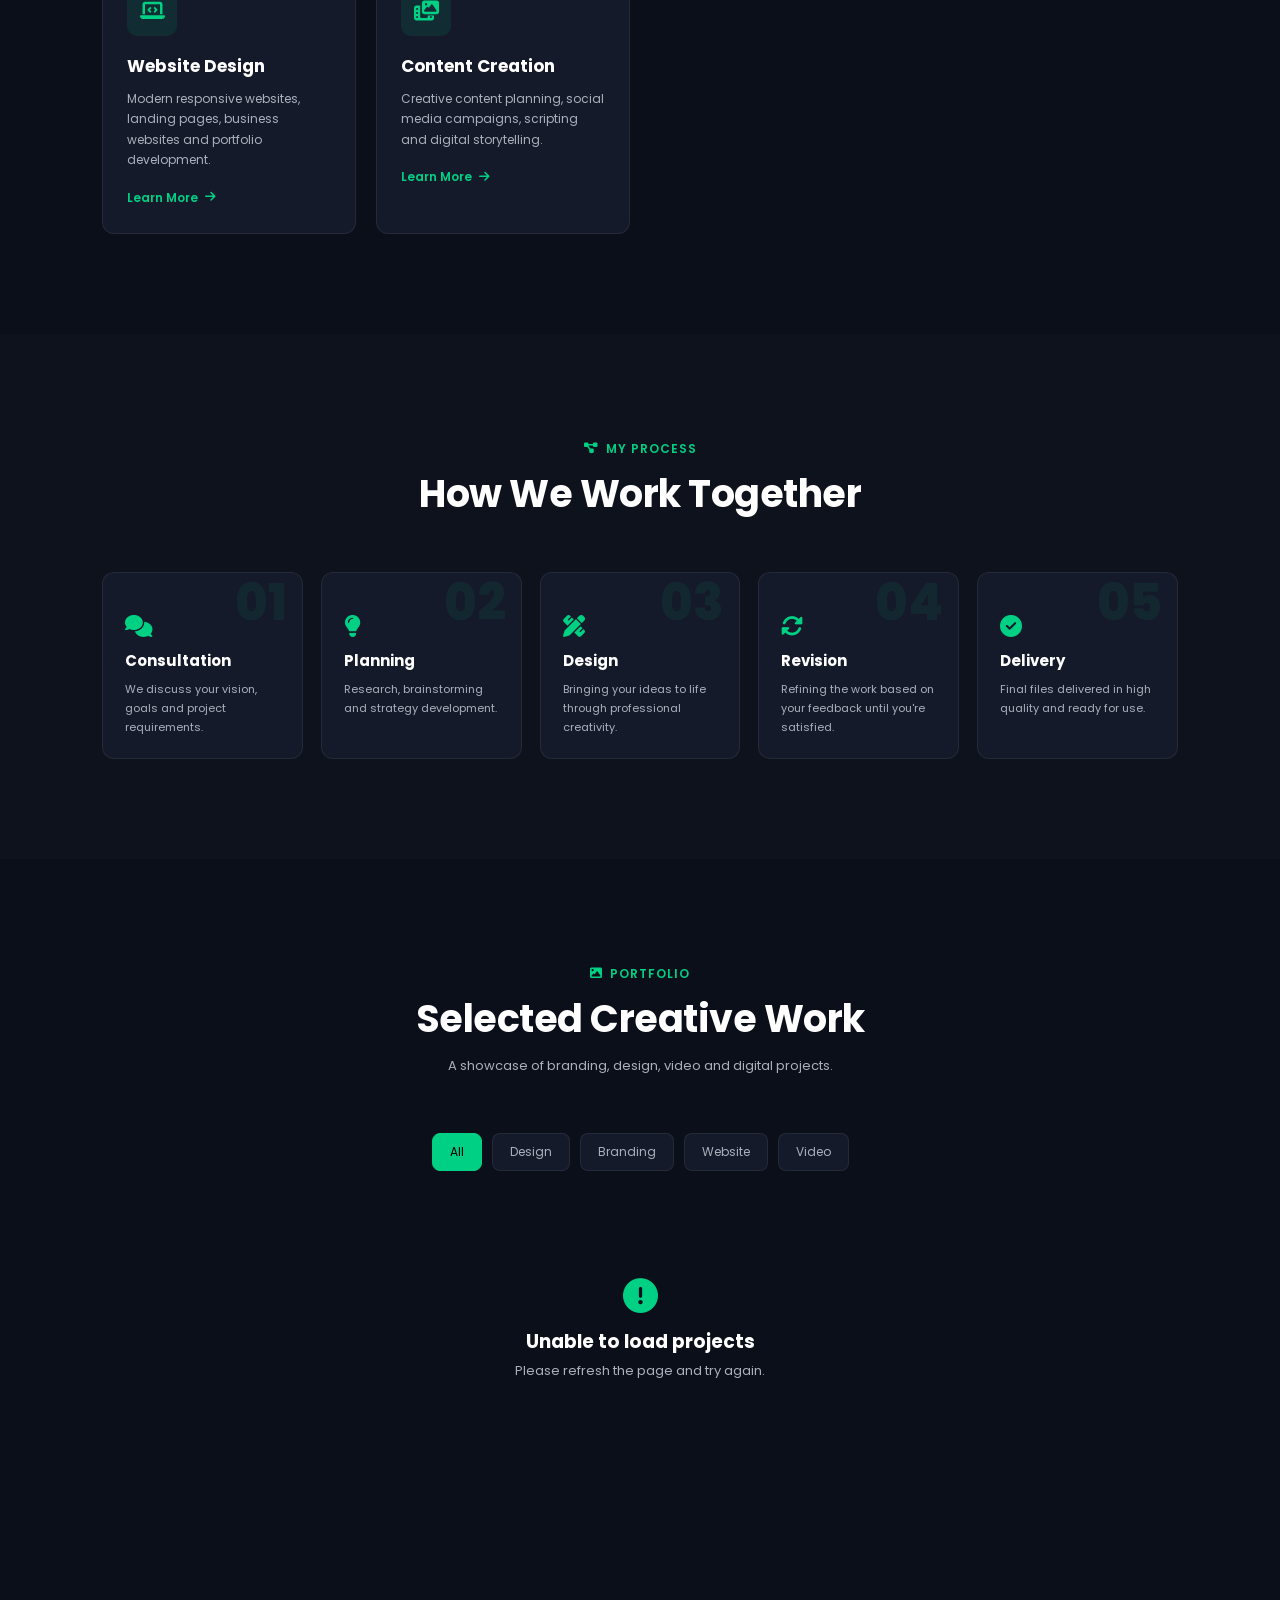
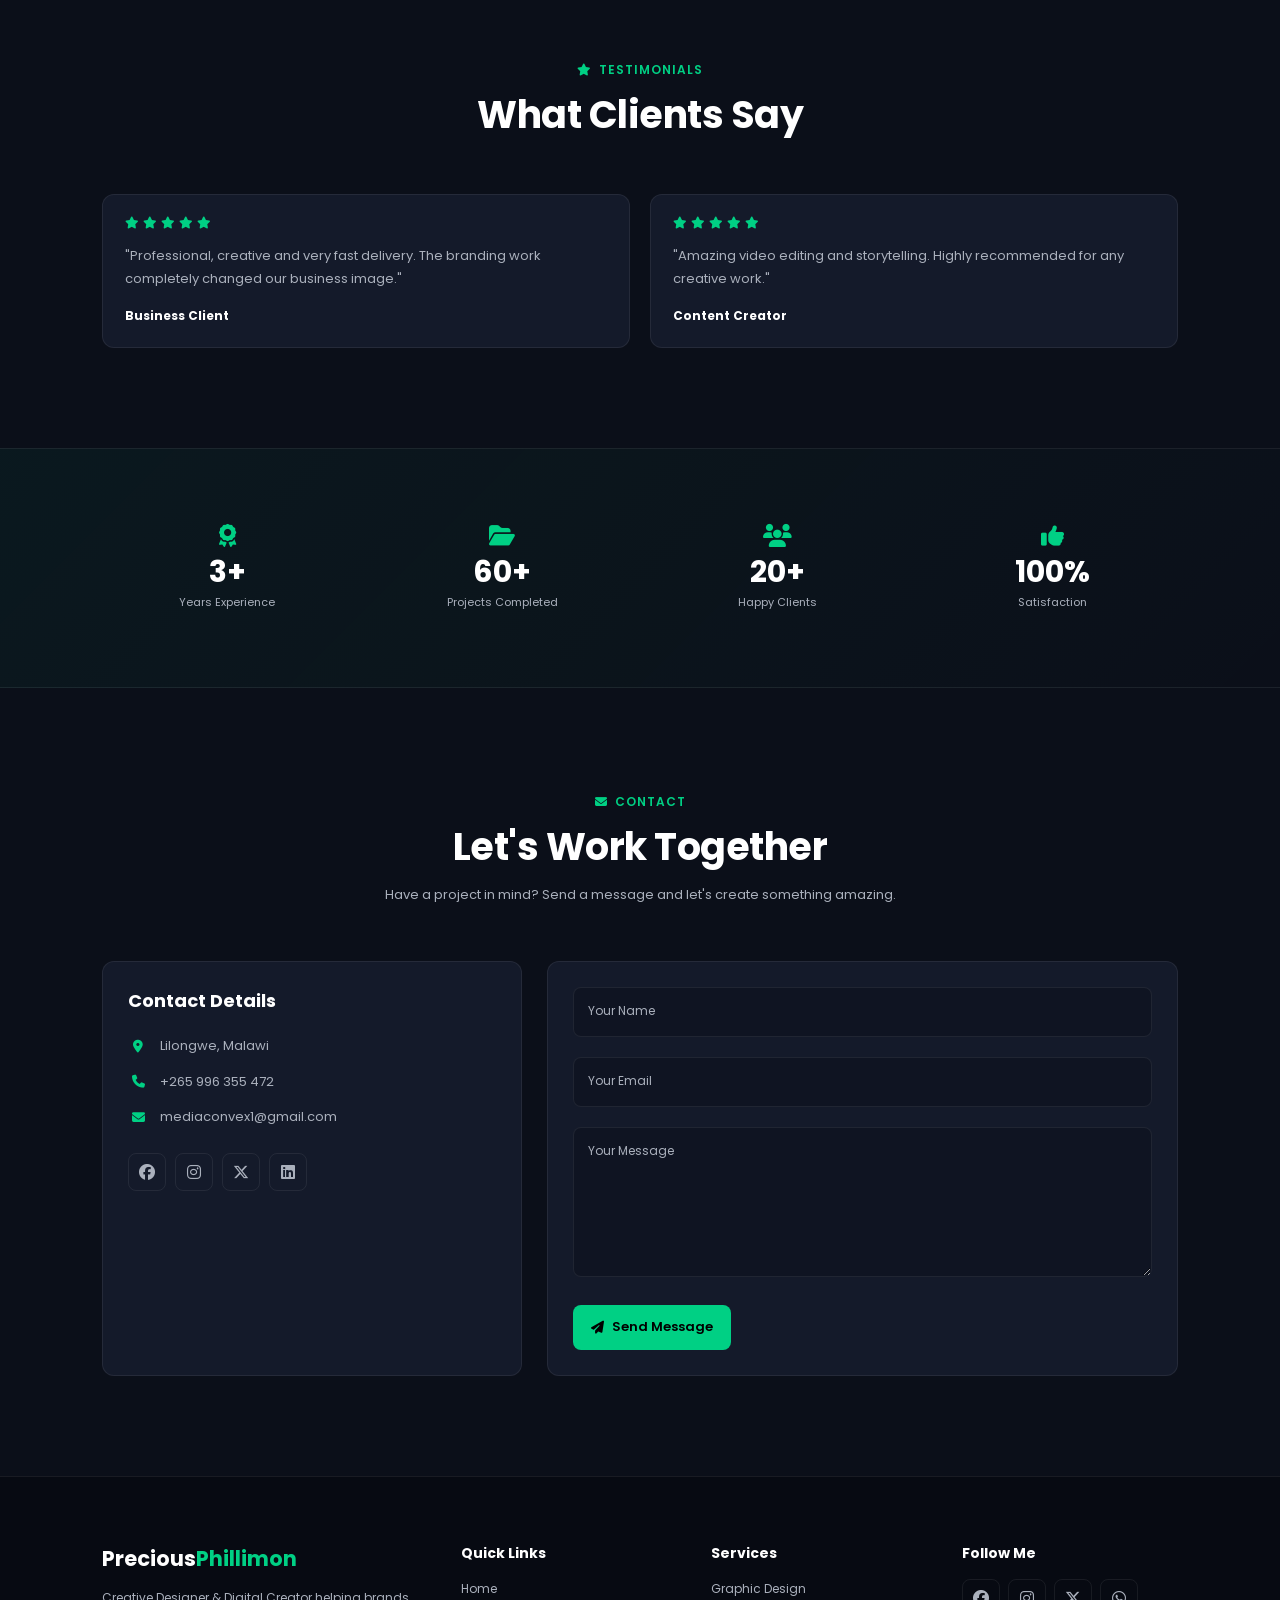
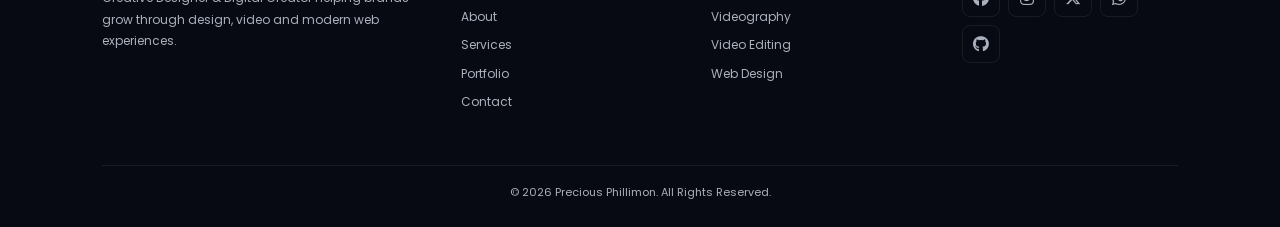
==== commit 8d073288: "Update index.html Links" ====
--- a/index.html
+++ b/index.html
@@ -436,7 +436,7 @@
 
                         <!-- Replace this filename with your actual CV -->
                         <a
-                            href="Precious-Phillimon-CV.pdf"
+                            href="My CV.pdf"
                             class="btn-primary"
                             download>
 
@@ -1263,11 +1263,11 @@
 
                     <!-- Replace # with your real profile links -->
 
-                    <a href="#" aria-label="Facebook">
+                    <a href="https://www.facebook.com/share/1R3VPhuo3t/" aria-label="Facebook">
                         <i class="fa-brands fa-facebook" aria-hidden="true"></i>
                     </a>
 
-                    <a href="#" aria-label="Instagram">
+                    <a href="https://www.instagram.com/phyillz_wrld?stkn=MXVmb24xeDVoZHlqYQ==" aria-label="Instagram">
                         <i class="fa-brands fa-instagram" aria-hidden="true"></i>
                     </a>
 
@@ -1276,7 +1276,7 @@
                     </a>
 
                     <a href="#" aria-label="LinkedIn">
-                        <i class="fa-brands fa-linkedin" aria-hidden="true"></i>
+                        <i class="fa-brands fa-whatsapp" aria-hidden="true"></i>
                     </a>
 
                     <a href="#" aria-label="GitHub">
